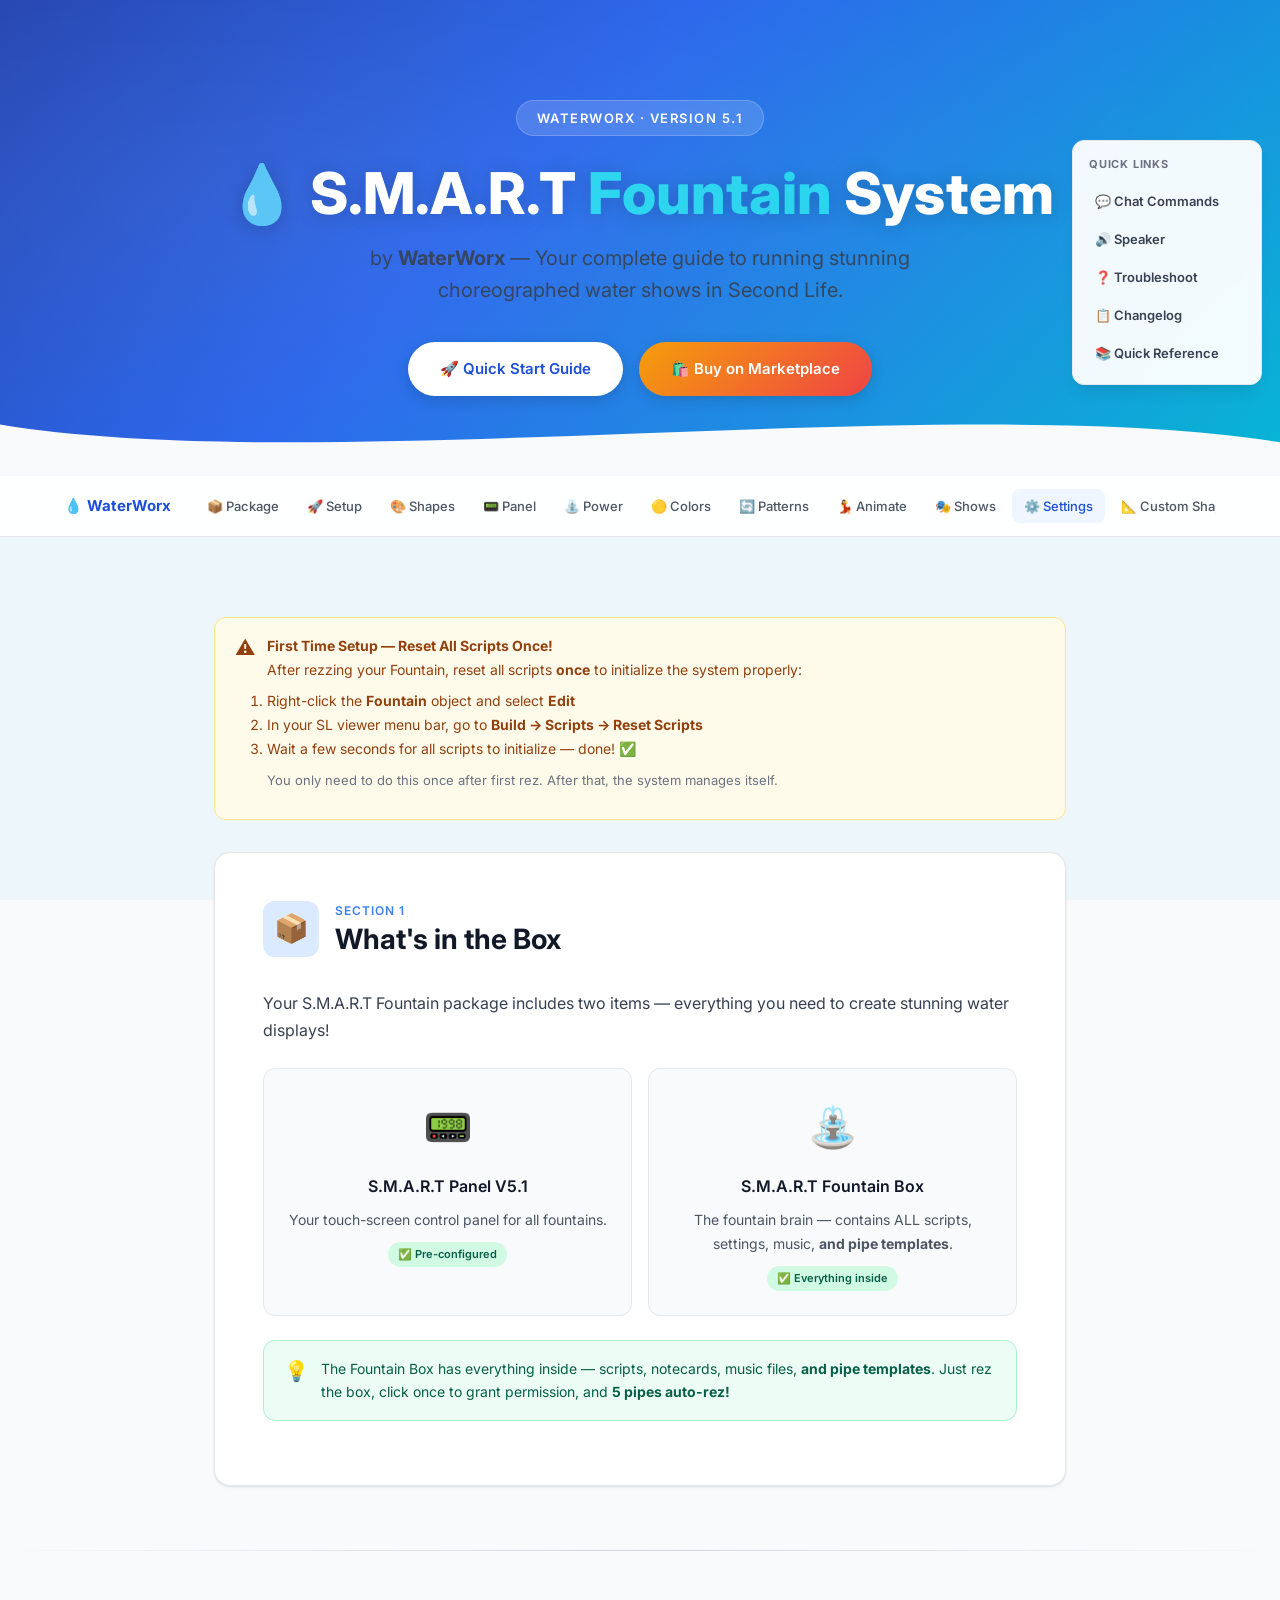
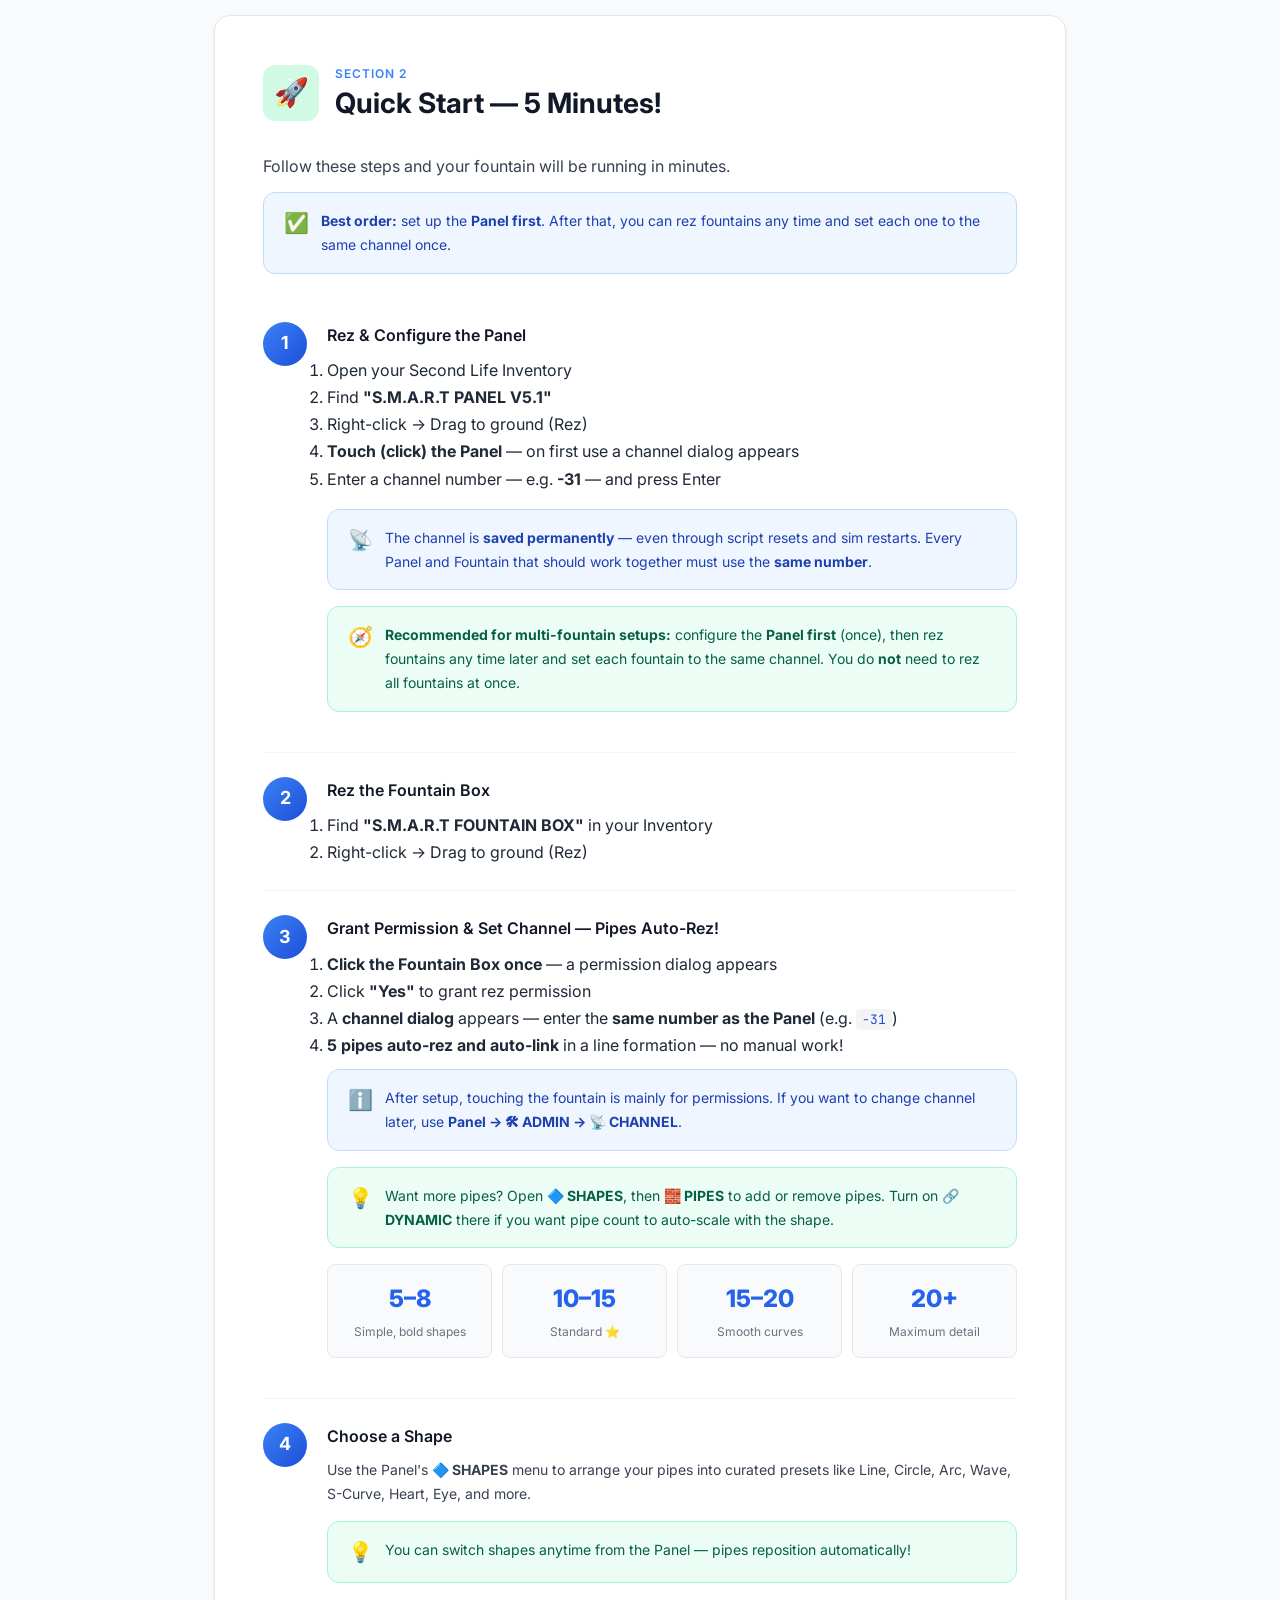
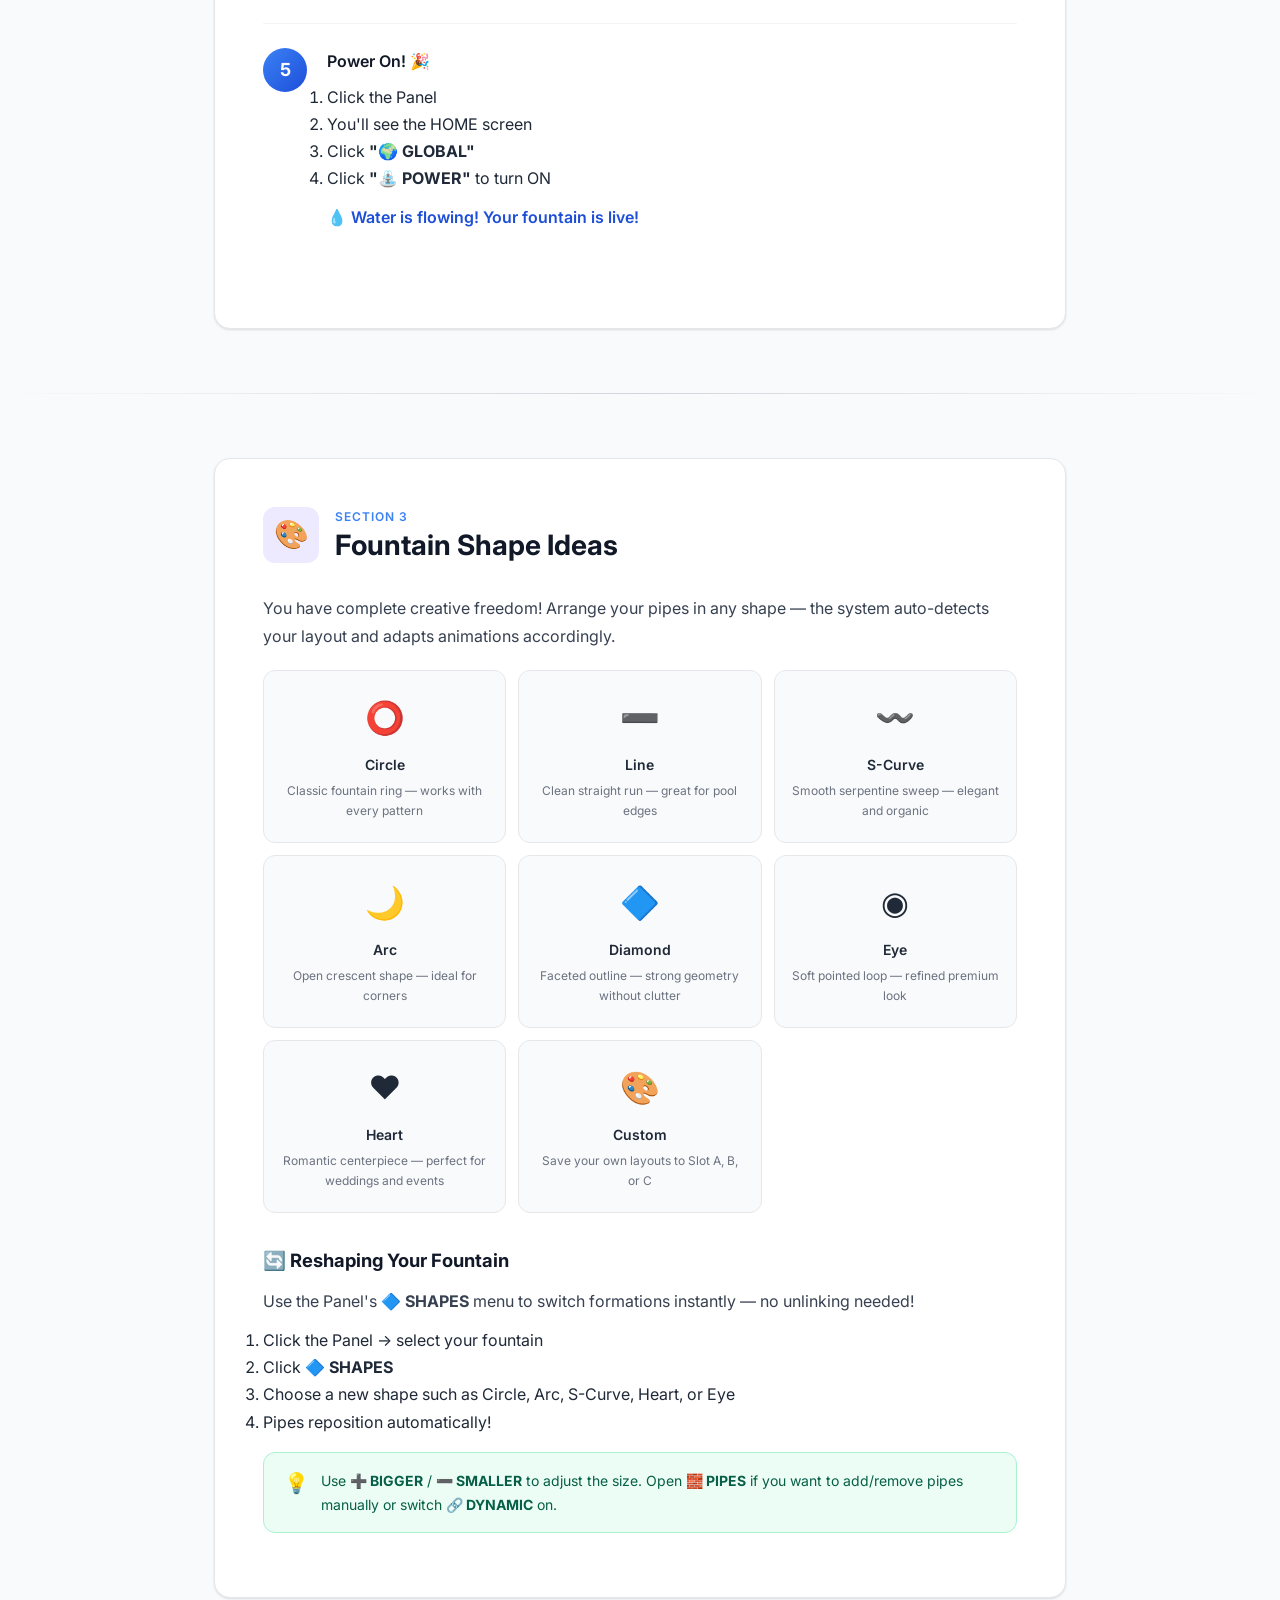
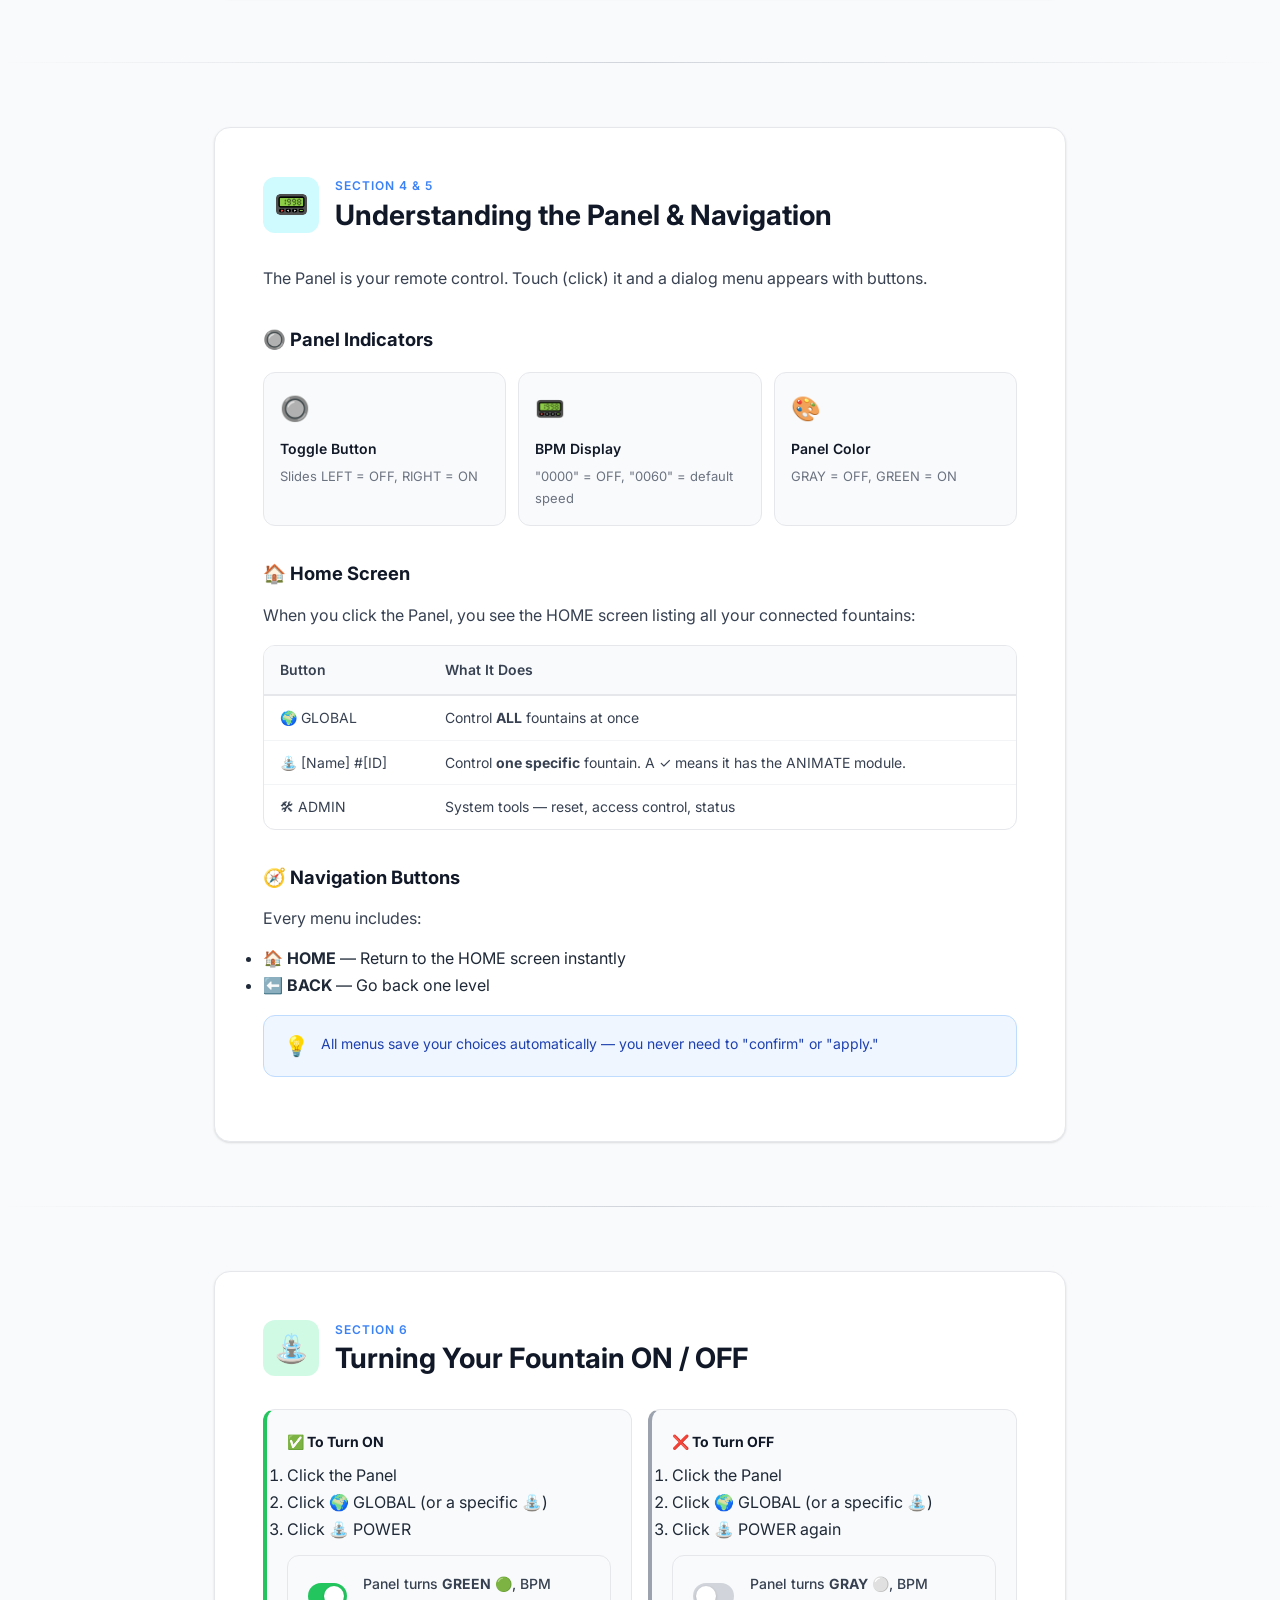
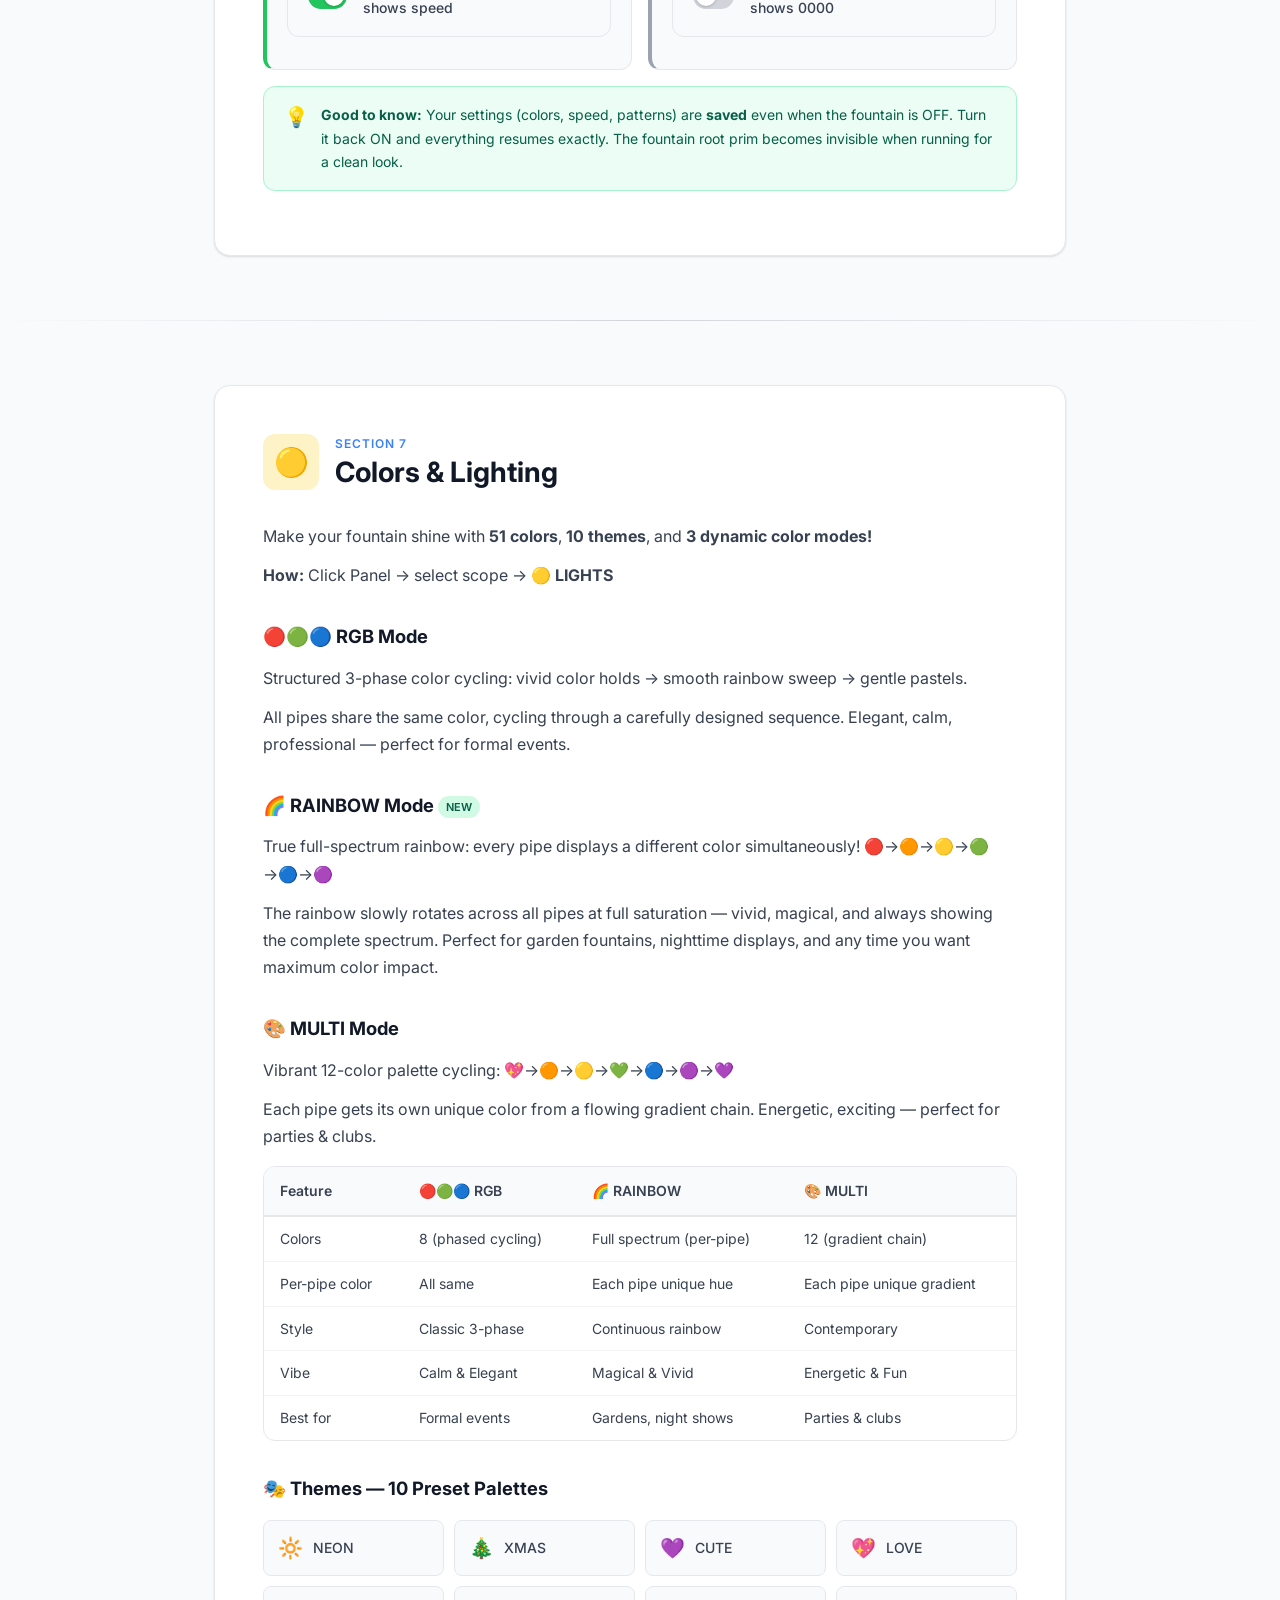
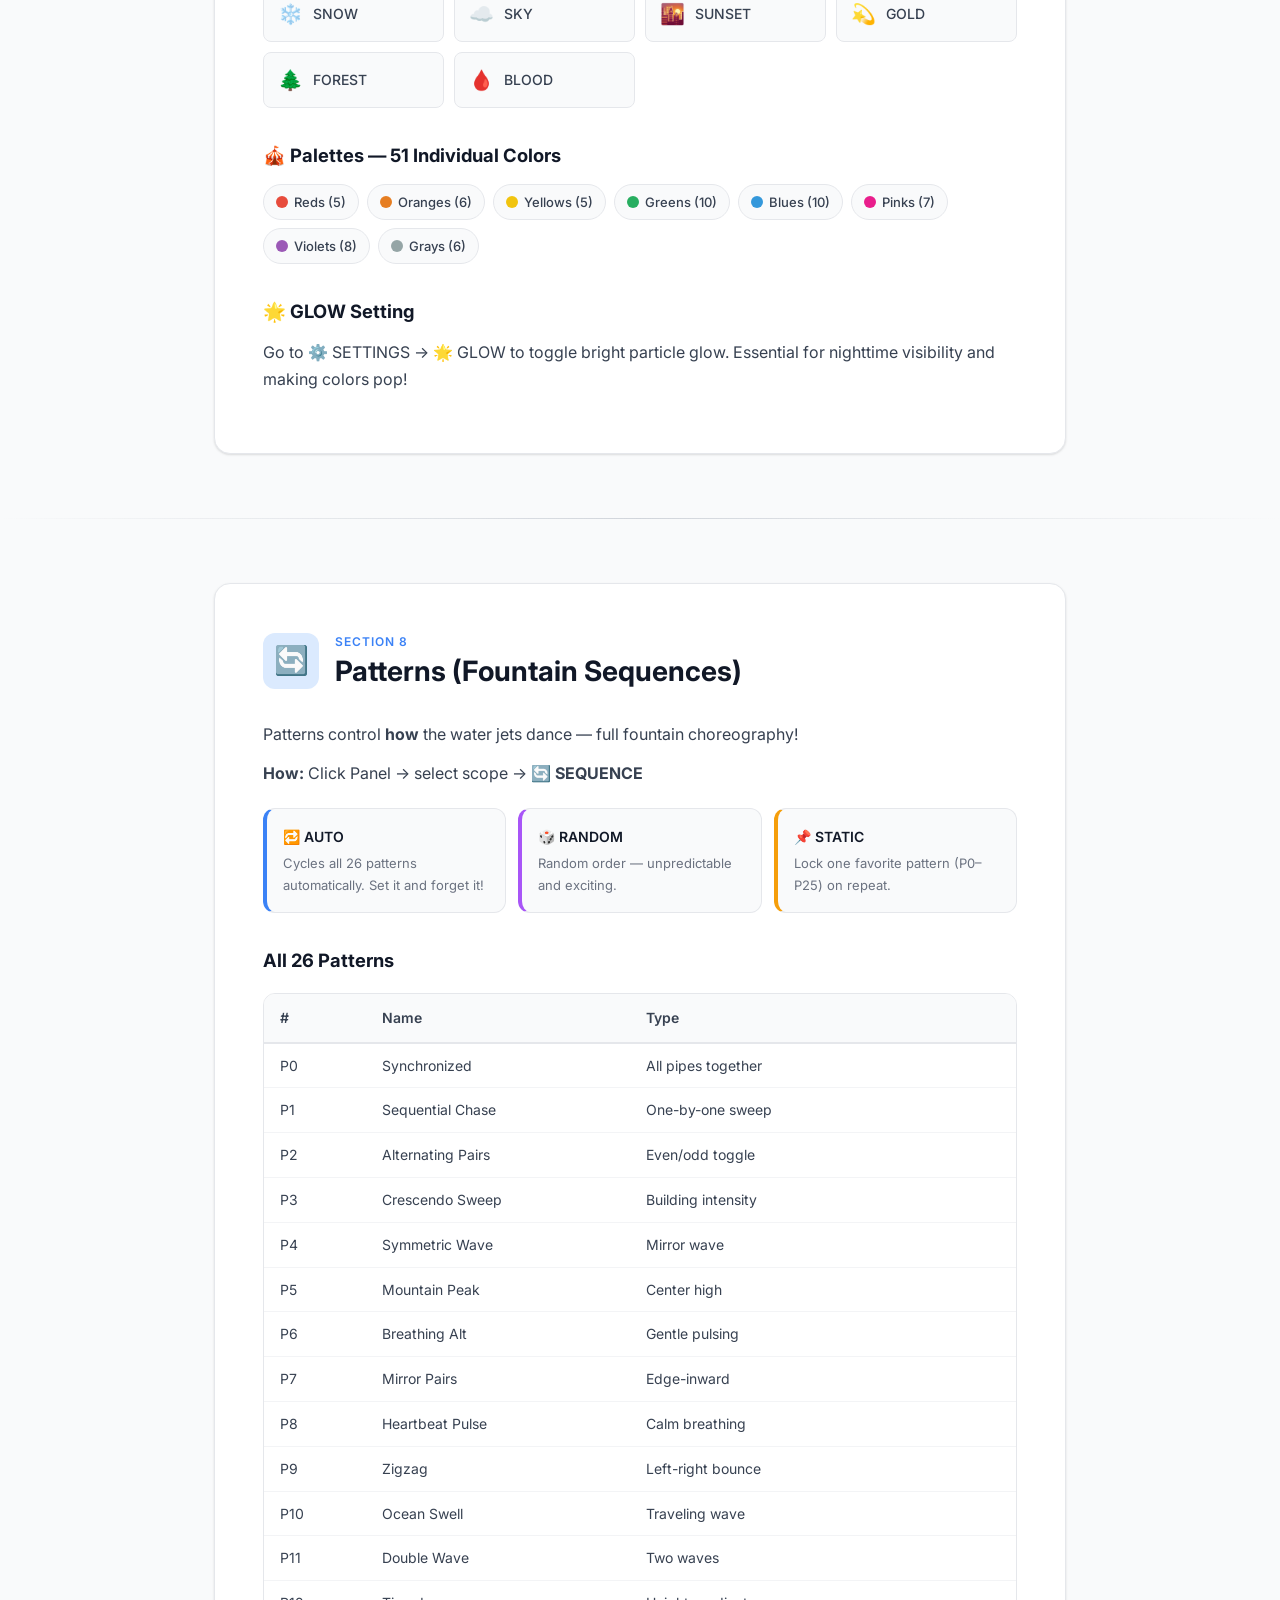
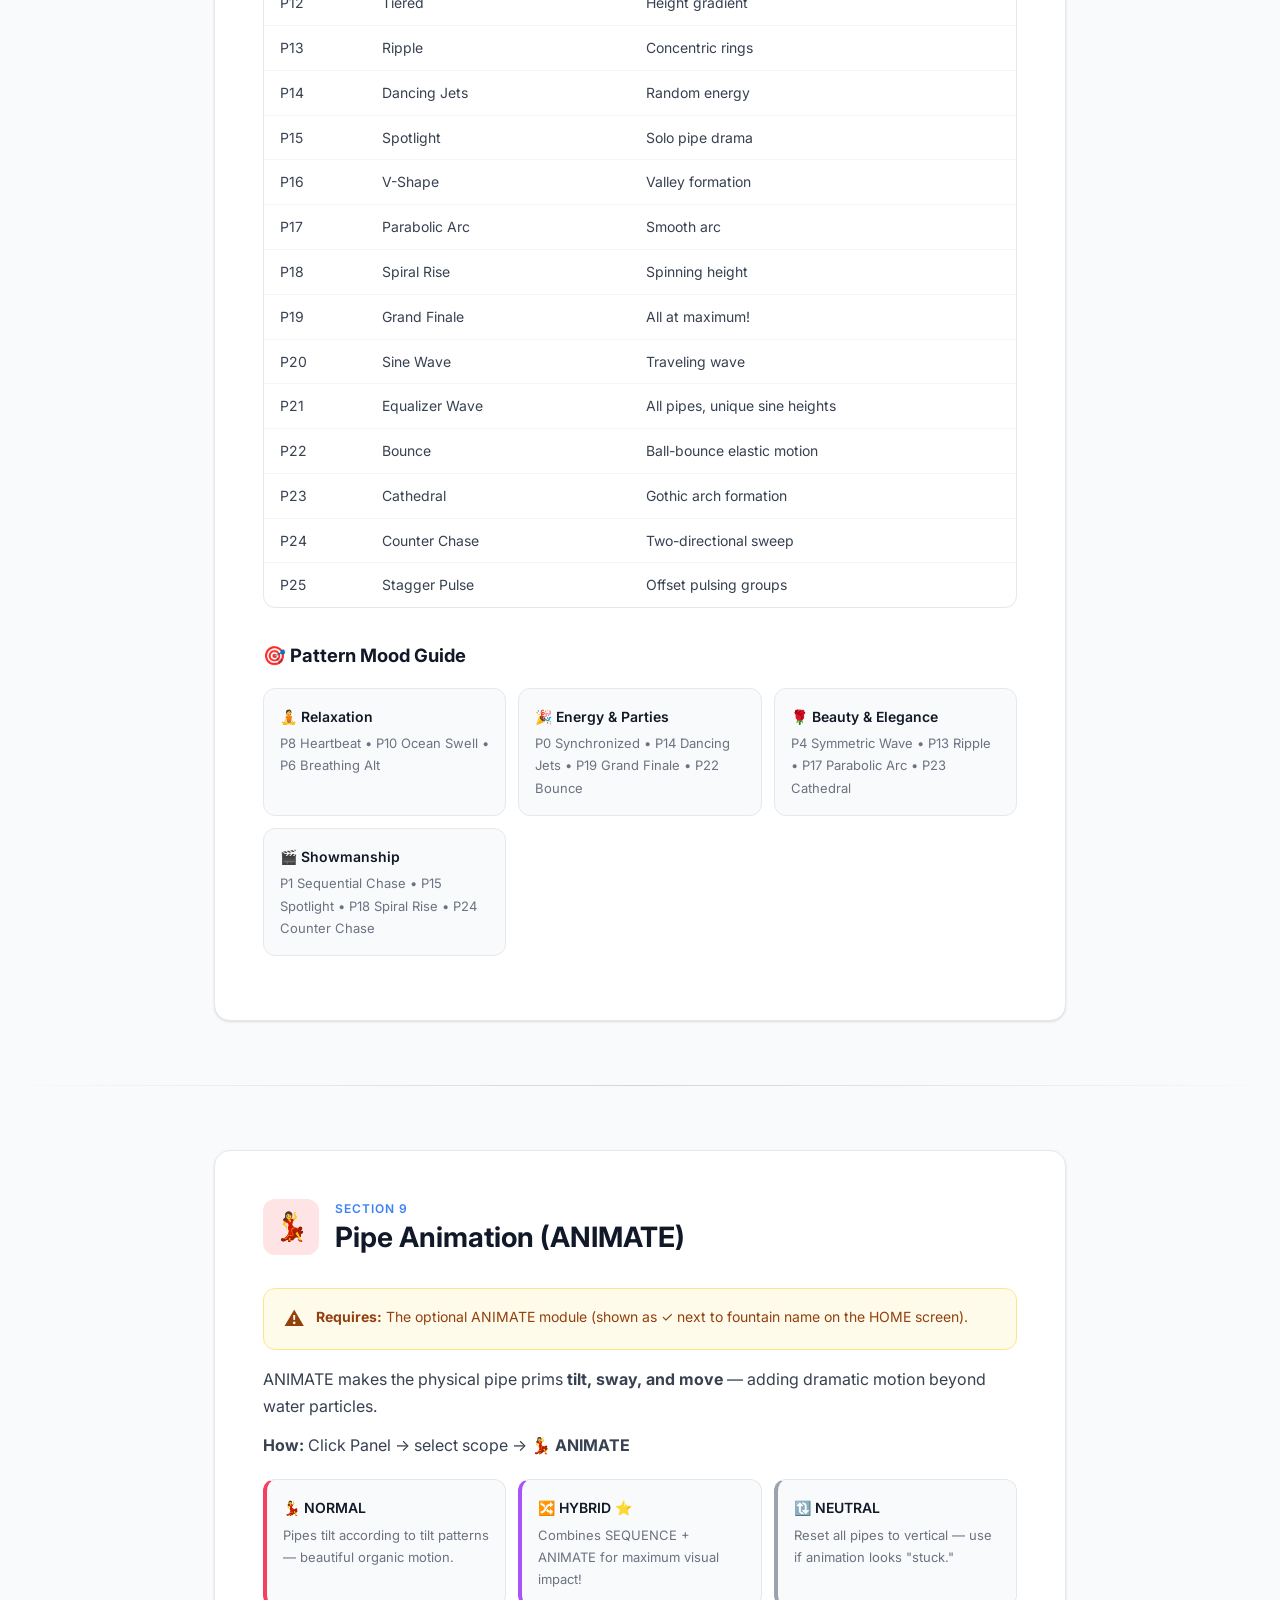
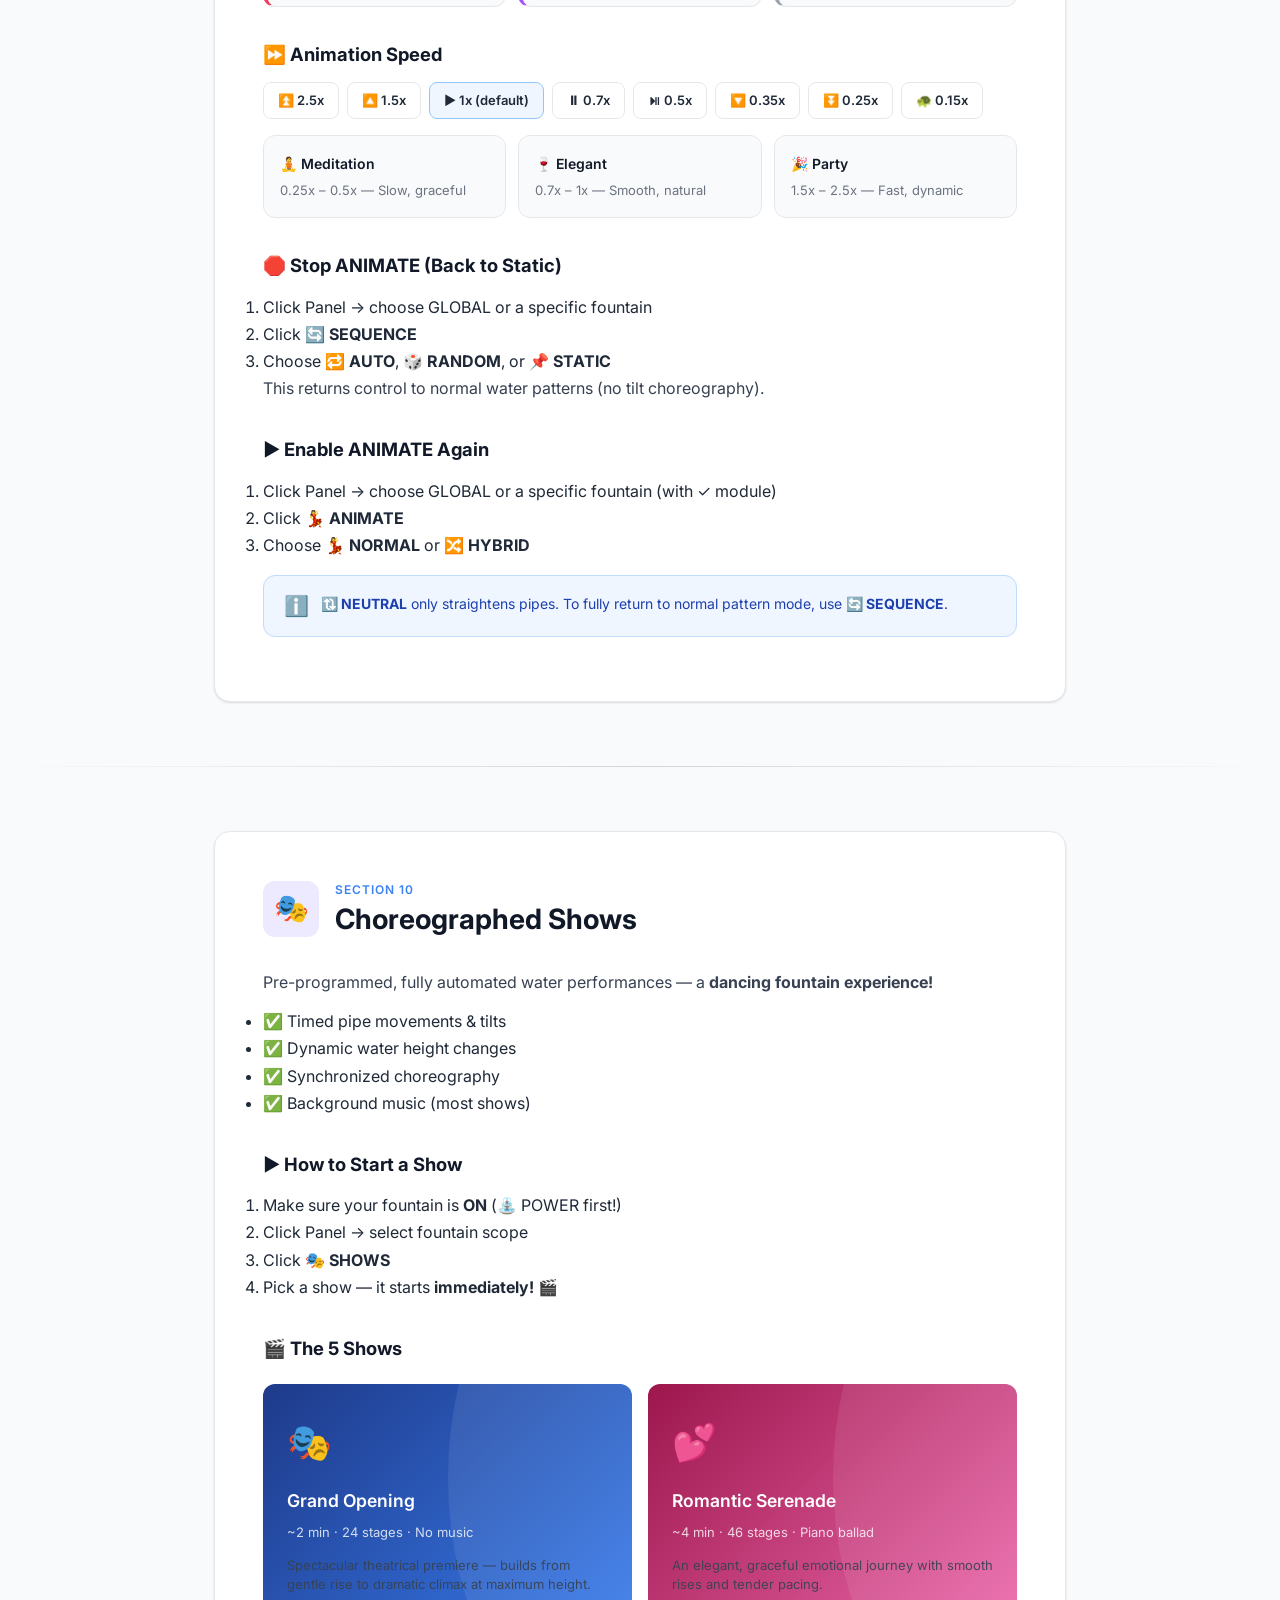
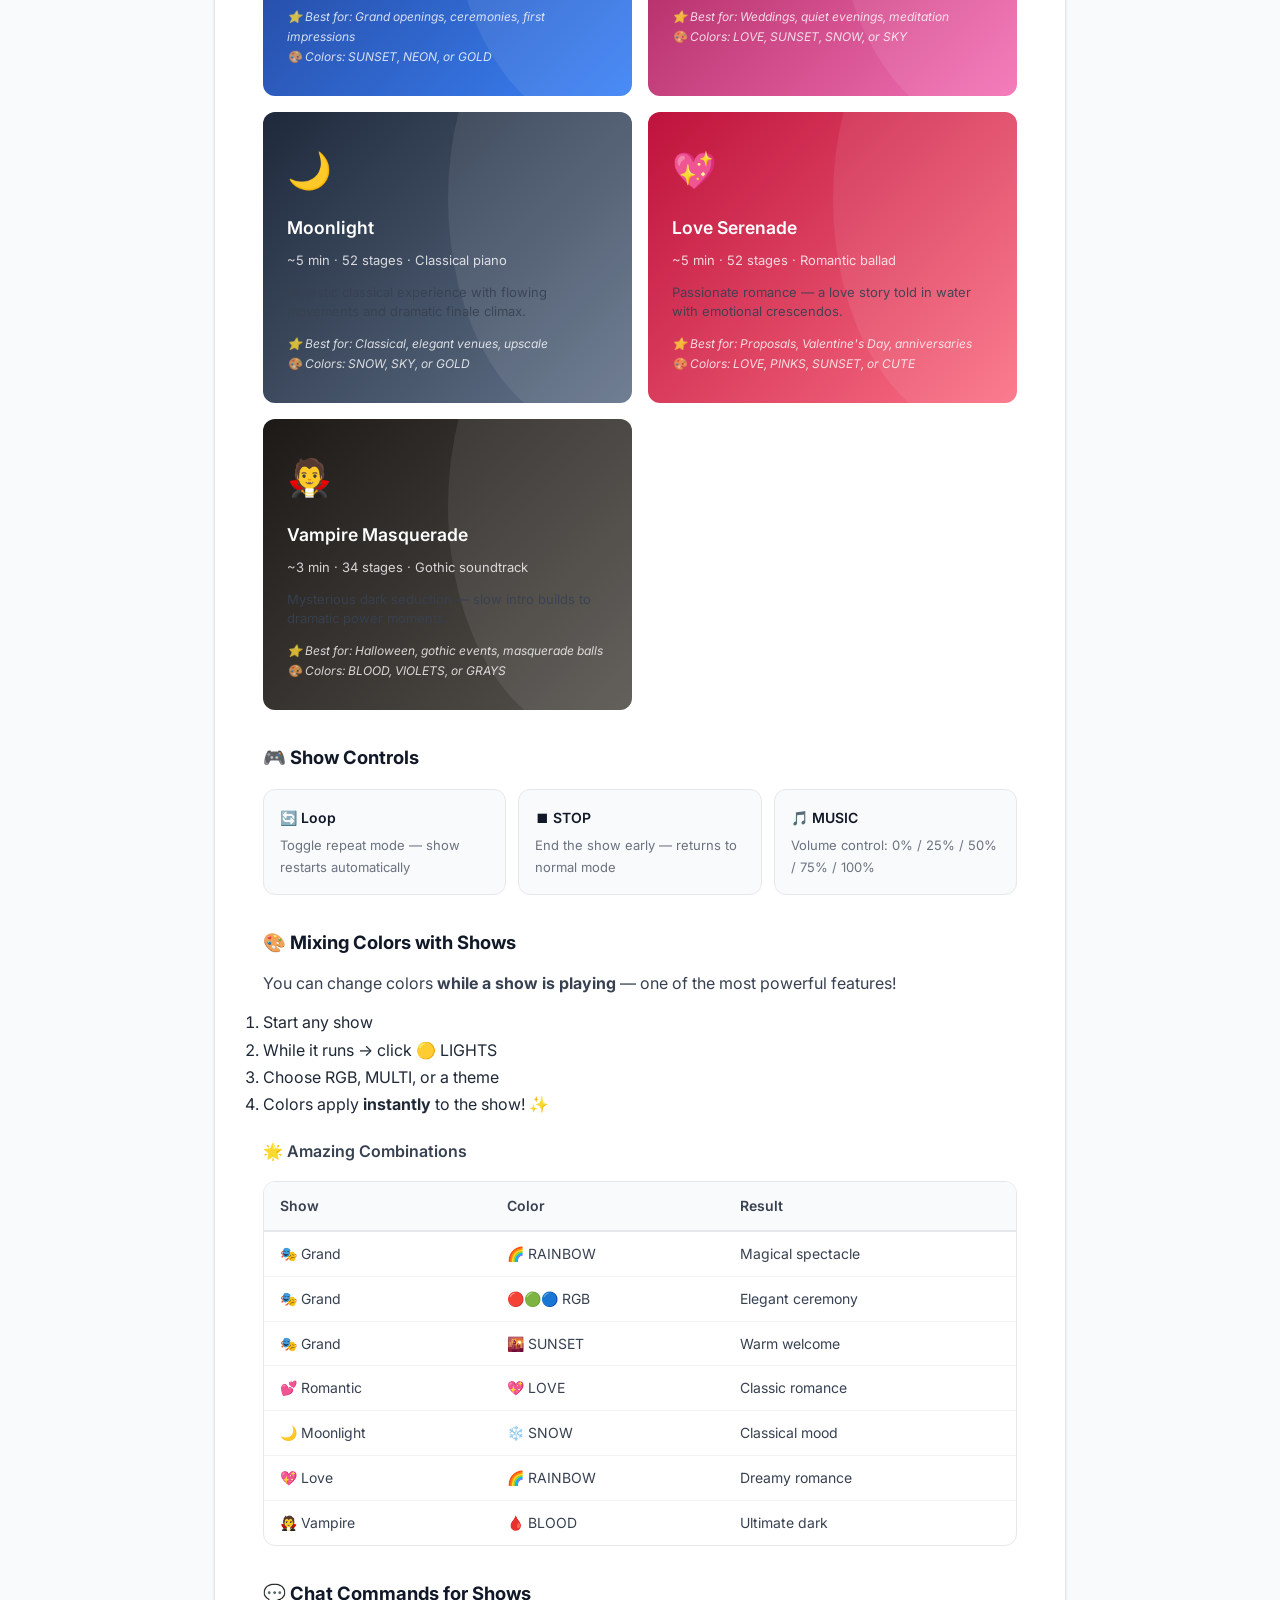
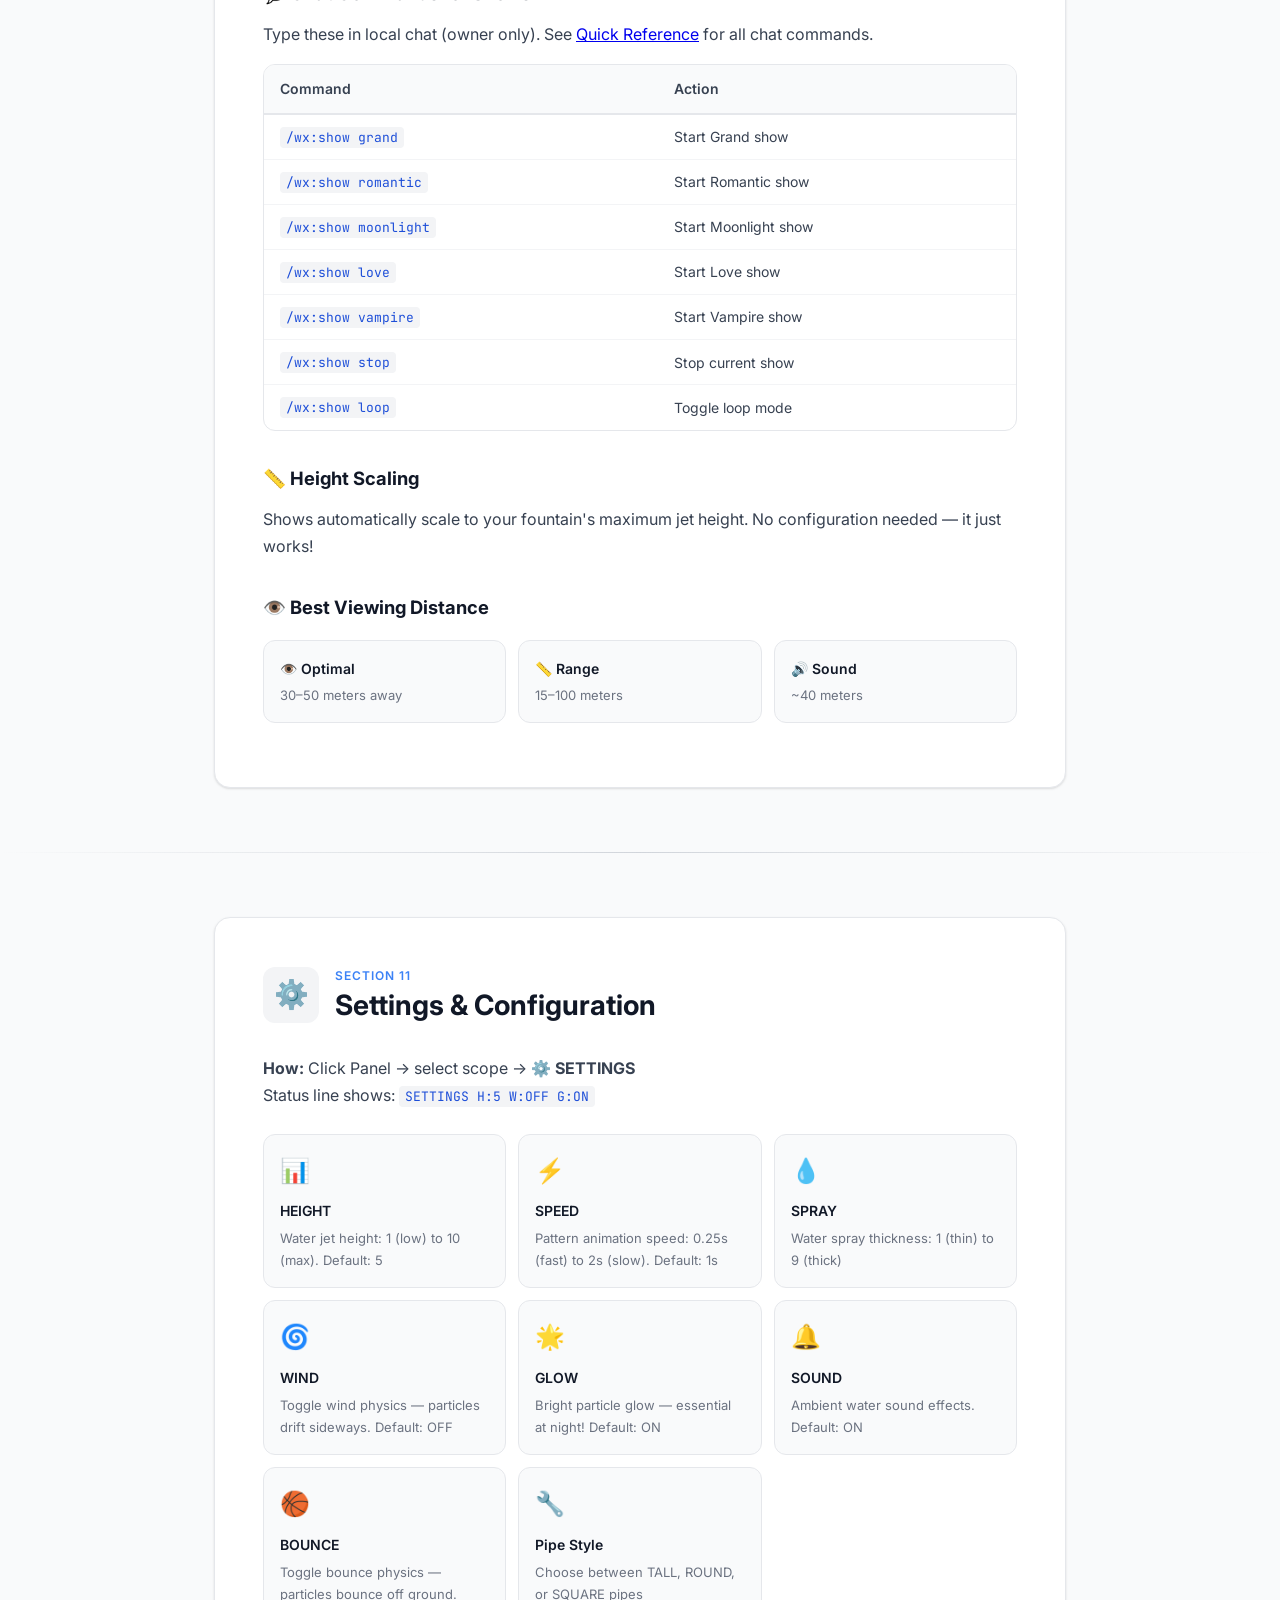
==== docs/index.html @ 07ba815e "fix: move user guide to docs/ root so Pages serves it GitHub Pages source for this repo is set to th" ====
<!DOCTYPE html>
<html lang="en">
<head>
  <meta charset="UTF-8">
  <meta name="viewport" content="width=device-width, initial-scale=1.0">
  <title>WaterWorx — S.M.A.R.T Fountain System V5.1 User Guide</title>
  <meta name="description" content="Complete user guide for the WaterWorx S.M.A.R.T Fountain System V5.1 for Second Life. Setup, controls, shows, multi-fountain management and more.">
  <link rel="preconnect" href="https://fonts.googleapis.com">
  <link rel="preconnect" href="https://fonts.gstatic.com" crossorigin>
  <link href="https://fonts.googleapis.com/css2?family=Inter:wght@300;400;500;600;700;800&family=JetBrains+Mono:wght@400;500&display=swap" rel="stylesheet">
  <style>
    /* ========== CSS Reset & Variables ========== */
    *, *::before, *::after { box-sizing: border-box; margin: 0; padding: 0; }

    :root {
      --blue-50: #eff6ff;
      --blue-100: #dbeafe;
      --blue-200: #bfdbfe;
      --blue-300: #93c5fd;
      --blue-400: #60a5fa;
      --blue-500: #3b82f6;
      --blue-600: #2563eb;
      --blue-700: #1d4ed8;
      --blue-800: #1e40af;
      --blue-900: #1e3a8a;
      --cyan-400: #22d3ee;
      --cyan-500: #06b6d4;
      --purple-500: #a855f7;
      --purple-600: #9333ea;
      --gray-50: #f9fafb;
      --gray-100: #f3f4f6;
      --gray-200: #e5e7eb;
      --gray-300: #d1d5db;
      --gray-400: #9ca3af;
      --gray-500: #6b7280;
      --gray-600: #4b5563;
      --gray-700: #374151;
      --gray-800: #1f2937;
      --gray-900: #111827;
      --green-500: #22c55e;
      --red-500: #ef4444;
      --amber-500: #f59e0b;
      --rose-500: #f43f5e;
      --radius: 12px;
      --radius-lg: 16px;
      --shadow: 0 1px 3px rgba(0,0,0,.08), 0 1px 2px rgba(0,0,0,.06);
      --shadow-md: 0 4px 6px -1px rgba(0,0,0,.08), 0 2px 4px -2px rgba(0,0,0,.06);
      --shadow-lg: 0 10px 15px -3px rgba(0,0,0,.08), 0 4px 6px -4px rgba(0,0,0,.06);
      --shadow-xl: 0 20px 25px -5px rgba(0,0,0,.1), 0 8px 10px -6px rgba(0,0,0,.08);
    }

    html { scroll-behavior: smooth; scroll-padding-top: 90px; }

    body {
      font-family: 'Inter', -apple-system, BlinkMacSystemFont, sans-serif;
      background: var(--gray-50);
      color: var(--gray-800);
      line-height: 1.7;
      font-size: 16px;
      -webkit-font-smoothing: antialiased;
    }

    /* ========== Animated Water Background ========== */
    .water-bg {
      position: fixed;
      top: 0; left: 0; right: 0; bottom: 0;
      pointer-events: none;
      z-index: -1;
      overflow: hidden;
    }
    .water-bg::before, .water-bg::after {
      content: '';
      position: absolute;
      width: 200%;
      height: 200%;
      top: -50%;
      left: -50%;
      border-radius: 40%;
      opacity: .03;
    }
    .water-bg::before {
      background: var(--blue-400);
      animation: waterFloat 25s ease-in-out infinite;
    }
    .water-bg::after {
      background: var(--cyan-400);
      animation: waterFloat 30s ease-in-out infinite reverse;
    }
    @keyframes waterFloat {
      0%, 100% { transform: translate(0, 0) rotate(0deg); }
      25% { transform: translate(2%, 3%) rotate(90deg); }
      50% { transform: translate(-1%, 5%) rotate(180deg); }
      75% { transform: translate(3%, 1%) rotate(270deg); }
    }

    /* ========== Header / Hero ========== */
    .hero {
      background: linear-gradient(135deg, var(--blue-800) 0%, var(--blue-600) 40%, var(--cyan-500) 100%);
      color: #fff;
      padding: 100px 24px 80px;
      text-align: center;
      position: relative;
      overflow: hidden;
    }
    .hero::before {
      content: '';
      position: absolute;
      top: -60%;
      left: -20%;
      width: 140%;
      height: 200%;
      background: radial-gradient(ellipse at 30% 50%, rgba(255,255,255,.08) 0%, transparent 70%);
      pointer-events: none;
    }
    .hero-badge {
      display: inline-block;
      background: rgba(255,255,255,.15);
      backdrop-filter: blur(8px);
      border: 1px solid rgba(255,255,255,.2);
      padding: 6px 20px;
      border-radius: 999px;
      font-size: 13px;
      font-weight: 600;
      letter-spacing: 1.5px;
      text-transform: uppercase;
      margin-bottom: 24px;
    }
    .hero h1 {
      font-size: clamp(2.2rem, 5vw, 3.6rem);
      font-weight: 800;
      line-height: 1.15;
      margin-bottom: 16px;
      text-shadow: 0 2px 20px rgba(0,0,0,.2);
    }
    .hero h1 span { color: var(--cyan-400); }
    .hero p {
      font-size: clamp(1rem, 2vw, 1.25rem);
      max-width: 640px;
      margin: 0 auto 36px;
      opacity: .9;
      line-height: 1.6;
    }
    .hero-buttons {
      display: flex;
      justify-content: center;
      flex-wrap: wrap;
      gap: 16px;
      position: relative;
      z-index: 2;
    }
    .hero-cta {
      display: inline-flex;
      align-items: center;
      gap: 8px;
      background: #fff;
      color: var(--blue-700);
      font-weight: 600;
      font-size: 15px;
      padding: 14px 32px;
      border-radius: 999px;
      text-decoration: none;
      transition: transform .2s, box-shadow .2s;
      box-shadow: 0 4px 14px rgba(0,0,0,.15);
    }
    .hero-cta:hover { transform: translateY(-2px); box-shadow: 0 8px 24px rgba(0,0,0,.2); }
    .hero-cta-buy {
      background: linear-gradient(135deg, #f59e0b, #ef4444);
      color: #fff;
    }
    .hero-cta-buy:hover {
      background: linear-gradient(135deg, #d97706, #dc2626);
    }
    .hero-wave {
      position: absolute;
      bottom: -2px;
      left: 0;
      width: 100%;
      line-height: 0;
    }
    .hero-wave svg { display: block; width: 100%; height: auto; }

    /* ========== Sticky Nav ========== */
    .sticky-nav {
      position: sticky;
      top: 0;
      background: rgba(255,255,255,.92);
      backdrop-filter: blur(12px);
      border-bottom: 1px solid var(--gray-200);
      z-index: 100;
      transition: box-shadow .3s;
    }
    .sticky-nav.scrolled { box-shadow: var(--shadow-md); }
    .nav-inner {
      max-width: 1200px;
      margin: 0 auto;
      padding: 0 24px;
      display: flex;
      align-items: center;
      height: 60px;
      gap: 24px;
    }
    .nav-logo {
      font-weight: 700;
      font-size: 15px;
      color: var(--blue-700);
      white-space: nowrap;
      flex-shrink: 0;
    }
    .nav-links {
      display: flex;
      gap: 4px;
      overflow-x: auto;
      scrollbar-width: none;
      flex: 1;
    }
    .nav-links::-webkit-scrollbar { display: none; }
    .nav-links a {
      font-size: 13px;
      font-weight: 500;
      color: var(--gray-600);
      text-decoration: none;
      white-space: nowrap;
      padding: 6px 12px;
      border-radius: 8px;
      transition: background .15s, color .15s;
    }
    .nav-links a:hover, .nav-links a.active {
      background: var(--blue-50);
      color: var(--blue-700);
    }
    .mobile-menu-btn {
      display: none;
      background: none;
      border: none;
      font-size: 24px;
      cursor: pointer;
      color: var(--gray-700);
    }
    .topnav-mobile-only { display: none; }

    /* ========== Desktop Side Links ========== */
    .side-toc {
      position: fixed;
      top: 140px;
      right: 18px;
      width: 190px;
      background: rgba(255,255,255,.95);
      backdrop-filter: blur(10px);
      border: 1px solid var(--gray-200);
      border-radius: var(--radius);
      box-shadow: var(--shadow-lg);
      padding: 12px;
      z-index: 98;
    }
    .side-toc-title {
      font-size: 11px;
      letter-spacing: .8px;
      text-transform: uppercase;
      color: var(--gray-500);
      font-weight: 700;
      margin: 2px 4px 8px;
    }
    .side-toc a {
      display: block;
      text-decoration: none;
      color: var(--gray-700);
      font-size: 13px;
      font-weight: 600;
      padding: 8px 10px;
      border-radius: 8px;
      transition: background .15s, color .15s;
    }
    .side-toc a:hover,
    .side-toc a.active {
      background: var(--blue-50);
      color: var(--blue-700);
    }

    /* ========== Content Container ========== */
    .container {
      max-width: 900px;
      margin: 0 auto;
      padding: 0 24px;
    }

    /* ========== Sections ========== */
    section {
      padding: 64px 0;
    }
    section:nth-child(even) > .container > .section-card {
      background: #fff;
    }
    .section-card {
      background: #fff;
      border-radius: var(--radius-lg);
      border: 1px solid var(--gray-200);
      padding: 48px;
      box-shadow: var(--shadow);
      transition: box-shadow .3s;
    }
    .section-card:hover { box-shadow: var(--shadow-lg); }

    .section-header {
      display: flex;
      align-items: center;
      gap: 16px;
      margin-bottom: 32px;
    }
    .section-icon {
      width: 56px;
      height: 56px;
      border-radius: var(--radius);
      display: flex;
      align-items: center;
      justify-content: center;
      font-size: 28px;
      flex-shrink: 0;
    }
    .icon-blue { background: var(--blue-100); }
    .icon-green { background: #d1fae5; }
    .icon-purple { background: #ede9fe; }
    .icon-amber { background: #fef3c7; }
    .icon-rose { background: #ffe4e6; }
    .icon-cyan { background: #cffafe; }
    .icon-gray { background: var(--gray-100); }

    .section-header h2 {
      font-size: 1.75rem;
      font-weight: 700;
      color: var(--gray-900);
      line-height: 1.3;
    }
    .section-header .section-num {
      display: block;
      font-size: 12px;
      font-weight: 600;
      color: var(--blue-500);
      text-transform: uppercase;
      letter-spacing: 1px;
    }

    h3 {
      font-size: 1.15rem;
      font-weight: 700;
      color: var(--gray-900);
      margin: 32px 0 12px;
    }
    h4 {
      font-size: 1rem;
      font-weight: 600;
      color: var(--gray-700);
      margin: 20px 0 8px;
    }
    p { margin-bottom: 12px; color: var(--gray-700); }

    /* ========== Package Cards ========== */
    .package-grid {
      display: grid;
      grid-template-columns: repeat(auto-fit, minmax(240px, 1fr));
      gap: 16px;
      margin: 24px 0;
    }
    .package-card {
      background: var(--gray-50);
      border: 1px solid var(--gray-200);
      border-radius: var(--radius);
      padding: 24px;
      text-align: center;
      transition: transform .2s, box-shadow .2s;
    }
    .package-card:hover { transform: translateY(-3px); box-shadow: var(--shadow-md); }
    .package-card .card-icon { font-size: 40px; margin-bottom: 12px; display: block; }
    .package-card h4 { margin: 0 0 8px; color: var(--gray-900); }
    .package-card p { font-size: 14px; color: var(--gray-600); margin: 0; }
    .package-card .badge {
      display: inline-block;
      background: #d1fae5;
      color: #065f46;
      font-size: 11px;
      font-weight: 600;
      padding: 3px 10px;
      border-radius: 999px;
      margin-top: 10px;
    }

    /* ========== Step Cards ========== */
    .steps { margin: 24px 0; }
    .step {
      display: flex;
      gap: 20px;
      padding: 24px 0;
      border-bottom: 1px solid var(--gray-100);
    }
    .step:last-child { border-bottom: none; }
    .step-num {
      width: 44px;
      height: 44px;
      border-radius: 50%;
      background: linear-gradient(135deg, var(--blue-500), var(--blue-700));
      color: #fff;
      font-weight: 700;
      font-size: 18px;
      display: flex;
      align-items: center;
      justify-content: center;
      flex-shrink: 0;
    }
    .step-content { flex: 1; }
    .step-content h4 { margin: 0 0 8px; font-size: 1rem; color: var(--gray-900); }
    .step-content p { margin: 0; font-size: 14px; }
    .step-content ul { margin: 8px 0 0 16px; font-size: 14px; color: var(--gray-600); }
    .step-content ul li { margin-bottom: 4px; }

    /* ========== Info / Tip / Warning Boxes ========== */
    .callout {
      border-radius: var(--radius);
      padding: 16px 20px;
      margin: 16px 0;
      font-size: 14px;
      display: flex;
      gap: 12px;
      align-items: flex-start;
    }
    .callout-icon { font-size: 20px; flex-shrink: 0; line-height: 1.4; }
    .callout-tip { background: #ecfdf5; border: 1px solid #a7f3d0; color: #065f46; }
    .callout-warn { background: #fffbeb; border: 1px solid #fde68a; color: #92400e; }
    .callout-info { background: var(--blue-50); border: 1px solid var(--blue-200); color: var(--blue-800); }

    /* ========== Tables ========== */
    .table-wrap {
      overflow-x: auto;
      margin: 16px 0;
      border-radius: var(--radius);
      border: 1px solid var(--gray-200);
    }
    table {
      width: 100%;
      border-collapse: collapse;
      font-size: 14px;
    }
    thead { background: var(--gray-50); }
    th {
      text-align: left;
      padding: 12px 16px;
      font-weight: 600;
      color: var(--gray-700);
      border-bottom: 2px solid var(--gray-200);
      white-space: nowrap;
    }
    td {
      padding: 10px 16px;
      border-bottom: 1px solid var(--gray-100);
      color: var(--gray-700);
    }
    tr:last-child td { border-bottom: none; }
    tr:hover td { background: var(--blue-50); }
    code, .mono {
      font-family: 'JetBrains Mono', monospace;
      font-size: 13px;
      background: var(--gray-100);
      padding: 2px 6px;
      border-radius: 4px;
      color: var(--blue-700);
    }

    /* ========== Feature Grid ========== */
    .feature-grid {
      display: grid;
      grid-template-columns: repeat(auto-fit, minmax(200px, 1fr));
      gap: 12px;
      margin: 16px 0;
    }
    .feature-item {
      background: var(--gray-50);
      border: 1px solid var(--gray-200);
      border-radius: var(--radius);
      padding: 16px;
      font-size: 14px;
    }
    .feature-item .fi-icon { font-size: 24px; margin-bottom: 8px; display: block; }
    .feature-item h5 { font-size: 14px; font-weight: 600; color: var(--gray-900); margin: 0 0 4px; }
    .feature-item p { font-size: 13px; color: var(--gray-500); margin: 0; }

    /* ========== Shapes Gallery ========== */
    .shapes-gallery {
      display: grid;
      grid-template-columns: repeat(auto-fit, minmax(180px, 1fr));
      gap: 12px;
      margin: 20px 0;
    }
    .shape-card {
      background: var(--gray-50);
      border: 1px solid var(--gray-200);
      border-radius: var(--radius);
      padding: 20px 16px;
      text-align: center;
      transition: transform .2s;
    }
    .shape-card:hover { transform: translateY(-2px); box-shadow: var(--shadow); }
    .shape-card .shape-icon { font-size: 32px; display: block; margin-bottom: 8px; }
    .shape-card h5 { font-size: 14px; font-weight: 600; margin: 0 0 4px; }
    .shape-card p { font-size: 12px; color: var(--gray-500); margin: 0; }

    /* ========== Show Cards ========== */
    .show-grid {
      display: grid;
      grid-template-columns: repeat(auto-fit, minmax(260px, 1fr));
      gap: 16px;
      margin: 20px 0;
    }
    .show-card {
      border-radius: var(--radius);
      padding: 28px 24px;
      color: #fff;
      position: relative;
      overflow: hidden;
      transition: transform .2s;
    }
    .show-card:hover { transform: translateY(-3px); }
    .show-card::before {
      content: '';
      position: absolute;
      top: -50%;
      right: -30%;
      width: 80%;
      height: 160%;
      border-radius: 50%;
      background: rgba(255,255,255,.08);
      pointer-events: none;
    }
    .show-grand { background: linear-gradient(135deg, #1e3a8a, #3b82f6); }
    .show-romantic { background: linear-gradient(135deg, #9d174d, #f472b6); }
    .show-moonlight { background: linear-gradient(135deg, #1e293b, #64748b); }
    .show-love { background: linear-gradient(135deg, #be123c, #fb7185); }
    .show-vampire { background: linear-gradient(135deg, #1c1917, #57534e); }
    .show-card .show-emoji { font-size: 36px; margin-bottom: 12px; display: block; }
    .show-card h4 { font-size: 1.1rem; margin: 0 0 6px; color: #fff; }
    .show-card .show-meta { font-size: 13px; opacity: .8; margin-bottom: 12px; }
    .show-card p { font-size: 13px; opacity: .9; margin: 0; line-height: 1.5; }
    .show-card .show-best {
      margin-top: 12px;
      font-size: 12px;
      opacity: .8;
      font-style: italic;
    }

    /* ========== Config Block ========== */
    .config-block {
      background: var(--gray-900);
      color: #e2e8f0;
      border-radius: var(--radius);
      padding: 24px;
      font-family: 'JetBrains Mono', monospace;
      font-size: 13px;
      line-height: 1.8;
      margin: 16px 0;
      overflow-x: auto;
    }
    .config-block .cfg-comment { color: #64748b; }
    .config-block .cfg-key { color: var(--cyan-400); }
    .config-block .cfg-val { color: #a5f3fc; }

    /* ========== Menu Tree ========== */
    .menu-tree {
      background: var(--gray-50);
      border: 1px solid var(--gray-200);
      border-radius: var(--radius);
      padding: 24px 28px;
      margin: 16px 0;
      font-family: 'JetBrains Mono', monospace;
      font-size: 13px;
      line-height: 2;
      color: var(--gray-700);
      white-space: pre;
      overflow-x: auto;
    }
    .menu-tree .mt-icon { font-family: 'Inter', sans-serif; }

    /* ========== Cheat Sheet ========== */
    .cheat-grid {
      display: grid;
      grid-template-columns: 1fr 1fr;
      gap: 8px;
      margin: 16px 0;
    }
    .cheat-item {
      display: flex;
      gap: 12px;
      align-items: center;
      padding: 10px 14px;
      background: var(--gray-50);
      border: 1px solid var(--gray-200);
      border-radius: 8px;
      font-size: 13px;
    }
    .cheat-what { font-weight: 600; color: var(--gray-800); flex: 1; }
    .cheat-how { color: var(--blue-600); font-size: 12px; font-weight: 500; text-align: right; }

    /* ========== Color Swatches ========== */
    .theme-grid {
      display: grid;
      grid-template-columns: repeat(auto-fill, minmax(160px, 1fr));
      gap: 10px;
      margin: 16px 0;
    }
    .theme-swatch {
      display: flex;
      align-items: center;
      gap: 10px;
      padding: 10px 14px;
      border-radius: 8px;
      background: var(--gray-50);
      border: 1px solid var(--gray-200);
      font-size: 14px;
    }
    .theme-swatch .ts-icon { font-size: 20px; }
    .theme-swatch span { font-weight: 500; color: var(--gray-700); }

    /* ========== Troubleshoot Accordion ========== */
    .faq-list { margin: 20px 0; }
    .faq-item {
      border: 1px solid var(--gray-200);
      border-radius: var(--radius);
      margin-bottom: 8px;
      overflow: hidden;
      background: #fff;
    }
    .faq-q {
      width: 100%;
      background: none;
      border: none;
      padding: 16px 20px;
      text-align: left;
      font-size: 15px;
      font-weight: 600;
      color: var(--gray-800);
      cursor: pointer;
      display: flex;
      align-items: center;
      gap: 12px;
      transition: background .15s;
      font-family: inherit;
    }
    .faq-q:hover { background: var(--gray-50); }
    .faq-q::after {
      content: '+';
      margin-left: auto;
      font-size: 20px;
      font-weight: 400;
      color: var(--gray-400);
      transition: transform .2s;
    }
    .faq-item.open .faq-q::after { content: '−'; }
    .faq-a {
      max-height: 0;
      overflow: hidden;
      transition: max-height .3s ease;
    }
    .faq-a-inner {
      padding: 0 20px 16px;
      font-size: 14px;
      color: var(--gray-600);
      line-height: 1.7;
    }
    .faq-a-inner ol { margin: 8px 0 0 20px; }
    .faq-a-inner ol li { margin-bottom: 4px; }
    .faq-item.open .faq-a { max-height: 500px; }

    /* ========== Footer ========== */
    .footer {
      background: var(--gray-900);
      color: var(--gray-400);
      text-align: center;
      padding: 48px 24px;
      font-size: 14px;
    }
    .footer-brand {
      font-size: 20px;
      font-weight: 700;
      color: #fff;
      margin-bottom: 8px;
    }
    .footer p { margin-bottom: 4px; color: var(--gray-400); }
    .footer-links { margin-top: 20px; display: flex; justify-content: center; gap: 24px; }
    .footer-links a { color: var(--blue-400); text-decoration: none; font-weight: 500; transition: color .15s; }
    .footer-links a:hover { color: var(--cyan-400); }

    /* ========== Scroll-to-top ========== */
    .scroll-top {
      position: fixed;
      bottom: 32px;
      right: 32px;
      width: 48px;
      height: 48px;
      border-radius: 50%;
      background: var(--blue-600);
      color: #fff;
      border: none;
      cursor: pointer;
      font-size: 20px;
      display: flex;
      align-items: center;
      justify-content: center;
      box-shadow: var(--shadow-lg);
      opacity: 0;
      transform: translateY(20px);
      transition: opacity .3s, transform .3s;
      z-index: 99;
    }
    .scroll-top.show { opacity: 1; transform: translateY(0); }
    .scroll-top:hover { background: var(--blue-700); }

    /* ========== Responsive ========== */
    @media (max-width: 768px) {
      .section-card { padding: 28px 20px; }
      .nav-links { display: none; }
      .mobile-menu-btn { display: block; }
      .nav-links.mobile-open {
        display: flex;
        flex-direction: column;
        position: absolute;
        top: 60px;
        left: 0;
        right: 0;
        background: #fff;
        padding: 16px;
        border-bottom: 1px solid var(--gray-200);
        box-shadow: var(--shadow-lg);
        gap: 4px;
      }
      .nav-links.mobile-open .topnav-mobile-only { display: block; }
      .hero { padding: 72px 20px 60px; }
      .cheat-grid { grid-template-columns: 1fr; }
      .show-grid { grid-template-columns: 1fr; }
    }

    @media (max-width: 1200px) {
      .side-toc { display: none; }
    }

    /* ========== Comparison Table ========== */
    .comparison-row {
      display: grid;
      grid-template-columns: 1fr 1fr;
      gap: 16px;
      margin: 16px 0;
    }
    .comparison-col {
      background: var(--gray-50);
      border: 1px solid var(--gray-200);
      border-radius: var(--radius);
      padding: 20px;
    }
    .comparison-col h5 {
      font-size: 14px;
      font-weight: 700;
      margin: 0 0 8px;
      color: var(--gray-900);
    }
    .comparison-col ul { margin: 0 0 0 16px; font-size: 13px; color: var(--gray-600); }
    .comparison-col ul li { margin-bottom: 4px; }

    /* ========== Pipe count guide ========== */
    .pipe-guide {
      display: grid;
      grid-template-columns: repeat(auto-fit, minmax(140px, 1fr));
      gap: 10px;
      margin: 16px 0;
    }
    .pipe-guide-item {
      text-align: center;
      padding: 14px;
      background: var(--gray-50);
      border: 1px solid var(--gray-200);
      border-radius: 8px;
    }
    .pipe-guide-item .pgi-num { font-size: 24px; font-weight: 800; color: var(--blue-600); }
    .pipe-guide-item .pgi-label { font-size: 12px; color: var(--gray-500); margin-top: 2px; }

    /* ========== Section Divider ========== */
    .section-divider {
      height: 1px;
      background: linear-gradient(90deg, transparent, var(--gray-300), transparent);
      margin: 0;
      border: none;
    }

    /* ========== Sub-section ========== */
    .sub-section {
      margin: 28px 0;
      padding-top: 20px;
      border-top: 1px solid var(--gray-100);
    }
    .sub-section:first-of-type { border-top: none; padding-top: 0; }

    /* ========== Color Palette Chips ========== */
    .palette-chips {
      display: flex;
      flex-wrap: wrap;
      gap: 8px;
      margin: 12px 0;
    }
    .palette-chip {
      display: inline-flex;
      align-items: center;
      gap: 6px;
      padding: 6px 12px;
      background: var(--gray-50);
      border: 1px solid var(--gray-200);
      border-radius: 999px;
      font-size: 13px;
      font-weight: 500;
      color: var(--gray-700);
    }
    .palette-chip .pc-dot {
      width: 12px;
      height: 12px;
      border-radius: 50%;
      flex-shrink: 0;
    }

    /* Speed badges */
    .speed-badges {
      display: flex;
      flex-wrap: wrap;
      gap: 8px;
      margin: 12px 0;
    }
    .speed-badge {
      padding: 6px 14px;
      border-radius: 8px;
      font-size: 13px;
      font-weight: 600;
      border: 1px solid var(--gray-200);
      background: #fff;
    }

    /* Toggle switch visual */
    .toggle-visual {
      display: flex;
      align-items: center;
      gap: 16px;
      padding: 16px 20px;
      background: var(--gray-50);
      border-radius: var(--radius);
      border: 1px solid var(--gray-200);
      margin: 12px 0;
    }
    .tv-track {
      width: 48px;
      height: 26px;
      border-radius: 13px;
      position: relative;
    }
    .tv-on { background: var(--green-500); }
    .tv-off { background: var(--gray-300); }
    .tv-track::after {
      content: '';
      position: absolute;
      width: 20px;
      height: 20px;
      border-radius: 50%;
      background: #fff;
      top: 3px;
      box-shadow: 0 1px 3px rgba(0,0,0,.2);
    }
    .tv-on::after { right: 3px; }
    .tv-off::after { left: 3px; }
    .tv-label { font-size: 14px; font-weight: 500; color: var(--gray-700); }
  </style>
</head>
<body>

<div class="water-bg"></div>

<!-- ==================== HERO ==================== -->
<header class="hero" id="top">
  <div class="hero-badge">WaterWorx · Version 5.1</div>
  <h1>💧 S.M.A.R.T <span>Fountain</span> System</h1>
  <p>by <strong>WaterWorx</strong> — Your complete guide to running stunning choreographed water shows in Second&nbsp;Life.</p>
  <div class="hero-buttons">
    <a href="#quickstart" class="hero-cta">🚀 Quick Start Guide</a>
    <a href="https://marketplace.secondlife.com/p/SMART-PRO-EDITION-NEXT-LEVEL-FOUNTAIN/23738894" class="hero-cta hero-cta-buy" target="_blank" rel="noopener">🛍️ Buy on Marketplace</a>
  </div>
  <div class="hero-wave">
    <svg viewBox="0 0 1440 100" preserveAspectRatio="none" xmlns="http://www.w3.org/2000/svg">
      <path fill="#f9fafb" d="M0,40 C360,100 1080,0 1440,60 L1440,100 L0,100 Z"/>
    </svg>
  </div>
</header>

<!-- ==================== STICKY NAV ==================== -->
<nav class="sticky-nav" id="stickyNav">
  <div class="nav-inner">
    <div class="nav-logo">💧 WaterWorx</div>
    <button class="mobile-menu-btn" onclick="document.querySelector('.nav-links').classList.toggle('mobile-open')" aria-label="Menu">☰</button>
    <div class="nav-links">
      <a href="#package">📦 Package</a>
      <a href="#quickstart">🚀 Setup</a>
      <a href="#shapes">🎨 Shapes</a>
      <a href="#panel">📟 Panel</a>
      <a href="#power">⛲ Power</a>
      <a href="#colors">🟡 Colors</a>
      <a href="#patterns">🔄 Patterns</a>
      <a href="#animate">💃 Animate</a>
      <a href="#shows">🎭 Shows</a>
      <a href="#settings">⚙️ Settings</a>
      <a href="#custom-shapes">📐 Custom Shapes</a>
      <a href="#multi">🌍 Multi</a>
      <a href="#chatcmd" class="topnav-mobile-only">💬 Chat</a>
      <a href="#speaker" class="topnav-mobile-only">🔊 Speaker</a>
      <a href="#admin">🛠 Admin</a>
      <a href="#reference">📋 Ref</a>
    </div>
  </div>
</nav>

<aside class="side-toc" aria-label="Quick Links">
  <div class="side-toc-title">Quick Links</div>
  <a href="#chatcmd">💬 Chat Commands</a>
  <a href="#speaker">🔊 Speaker</a>
  <a href="#troubleshoot">❓ Troubleshoot</a>
  <a href="#changelog">📋 Changelog</a>
  <a href="#reference">📚 Quick Reference</a>
</aside>

<!-- ==================== 1. PACKAGE ==================== -->
<section id="package">
  <div class="container">

    <!-- IMPORTANT: First-time reset notice -->
    <div class="callout callout-warn" style="margin-bottom:32px;">
      <span class="callout-icon">⚠️</span>
      <div>
        <strong>First Time Setup — Reset All Scripts Once!</strong><br>
        After rezzing your Fountain, reset all scripts <strong>once</strong> to initialize the system properly:<br>
        <ol style="margin:8px 0 0 0;">
          <li>Right-click the <strong>Fountain</strong> object and select <strong>Edit</strong></li>
          <li>In your SL viewer menu bar, go to <strong>Build → Scripts → Reset Scripts</strong></li>
          <li>Wait a few seconds for all scripts to initialize — done! ✅</li>
        </ol>
        <p style="margin-top:8px;font-size:13px;color:var(--gray-500);">You only need to do this once after first rez. After that, the system manages itself.</p>
      </div>
    </div>

    <div class="section-card">
      <div class="section-header">
        <div class="section-icon icon-blue">📦</div>
        <div>
          <span class="section-num">Section 1</span>
          <h2>What's in the Box</h2>
        </div>
      </div>
      <p>Your S.M.A.R.T Fountain package includes two items — everything you need to create stunning water displays!</p>
      <div class="package-grid">
        <div class="package-card">
          <span class="card-icon">📟</span>
          <h4>S.M.A.R.T Panel V5.1</h4>
          <p>Your touch-screen control panel for all fountains.</p>
          <span class="badge">✅ Pre-configured</span>
        </div>
        <div class="package-card">
          <span class="card-icon">⛲</span>
          <h4>S.M.A.R.T Fountain Box</h4>
          <p>The fountain brain — contains ALL scripts, settings, music, <strong>and pipe templates</strong>.</p>
          <span class="badge">✅ Everything inside</span>
        </div>
      </div>
      <div class="callout callout-tip">
        <span class="callout-icon">💡</span>
        <div>The Fountain Box has everything inside — scripts, notecards, music files, <strong>and pipe templates</strong>. Just rez the box, click once to grant permission, and <strong>5 pipes auto-rez!</strong></div>
      </div>
    </div>
  </div>
</section>

<hr class="section-divider">

<!-- ==================== 2. QUICK START ==================== -->
<section id="quickstart">
  <div class="container">
    <div class="section-card">
      <div class="section-header">
        <div class="section-icon icon-green">🚀</div>
        <div>
          <span class="section-num">Section 2</span>
          <h2>Quick Start — 5 Minutes!</h2>
        </div>
      </div>
      <p>Follow these steps and your fountain will be running in minutes.</p>
      <div class="callout callout-info" style="margin-top:12px;">
        <span class="callout-icon">✅</span>
        <div><strong>Best order:</strong> set up the <strong>Panel first</strong>. After that, you can rez fountains any time and set each one to the same channel once.</div>
      </div>

      <div class="steps">
        <div class="step">
          <div class="step-num">1</div>
          <div class="step-content">
            <h4>Rez &amp; Configure the Panel</h4>
            <ol>
              <li>Open your Second Life Inventory</li>
              <li>Find <strong>"S.M.A.R.T PANEL V5.1"</strong></li>
              <li>Right-click → Drag to ground (Rez)</li>
              <li><strong>Touch (click) the Panel</strong> — on first use a channel dialog appears</li>
              <li>Enter a channel number — e.g. <strong>-31</strong> — and press Enter</li>
            </ol>
            <div class="callout callout-info">
              <span class="callout-icon">📡</span>
              <div>The channel is <strong>saved permanently</strong> — even through script resets and sim restarts. Every Panel and Fountain that should work together must use the <strong>same number</strong>.</div>
            </div>
            <div class="callout callout-tip" style="margin-top:10px;">
              <span class="callout-icon">🧭</span>
              <div><strong>Recommended for multi-fountain setups:</strong> configure the <strong>Panel first</strong> (once), then rez fountains any time later and set each fountain to the same channel. You do <strong>not</strong> need to rez all fountains at once.</div>
            </div>
          </div>
        </div>

        <div class="step">
          <div class="step-num">2</div>
          <div class="step-content">
            <h4>Rez the Fountain Box</h4>
            <ol>
              <li>Find <strong>"S.M.A.R.T FOUNTAIN BOX"</strong> in your Inventory</li>
              <li>Right-click → Drag to ground (Rez)</li>
            </ol>
          </div>
        </div>

        <div class="step">
          <div class="step-num">3</div>
          <div class="step-content">
            <h4>Grant Permission &amp; Set Channel — Pipes Auto-Rez!</h4>
            <ol>
              <li><strong>Click the Fountain Box once</strong> — a permission dialog appears</li>
              <li>Click <strong>"Yes"</strong> to grant rez permission</li>
              <li>A <strong>channel dialog</strong> appears — enter the <strong>same number as the Panel</strong> (e.g. <code>-31</code>)</li>
              <li><strong>5 pipes auto-rez and auto-link</strong> in a line formation — no manual work!</li>
            </ol>
            <div class="callout callout-info" style="margin-top:10px;">
              <span class="callout-icon">ℹ️</span>
              <div>After setup, touching the fountain is mainly for permissions. If you want to change channel later, use <strong>Panel → 🛠 ADMIN → 📡 CHANNEL</strong>.</div>
            </div>
            <div class="callout callout-tip">
              <span class="callout-icon">💡</span>
              <div>Want more pipes? Open <strong>🔷 SHAPES</strong>, then <strong>🧱 PIPES</strong> to add or remove pipes. Turn on <strong>🔗 DYNAMIC</strong> there if you want pipe count to auto-scale with the shape.</div>
            </div>
            <div class="pipe-guide">
              <div class="pipe-guide-item"><div class="pgi-num">5–8</div><div class="pgi-label">Simple, bold shapes</div></div>
              <div class="pipe-guide-item"><div class="pgi-num">10–15</div><div class="pgi-label">Standard ⭐</div></div>
              <div class="pipe-guide-item"><div class="pgi-num">15–20</div><div class="pgi-label">Smooth curves</div></div>
              <div class="pipe-guide-item"><div class="pgi-num">20+</div><div class="pgi-label">Maximum detail</div></div>
            </div>
          </div>
        </div>

        <div class="step">
          <div class="step-num">4</div>
          <div class="step-content">
            <h4>Choose a Shape</h4>
            <p>Use the Panel's <strong>🔷 SHAPES</strong> menu to arrange your pipes into curated presets like Line, Circle, Arc, Wave, S-Curve, Heart, Eye, and more.</p>
            <div class="callout callout-tip">
              <span class="callout-icon">💡</span>
              <div>You can switch shapes anytime from the Panel — pipes reposition automatically!</div>
            </div>
          </div>
        </div>

        <div class="step">
          <div class="step-num">5</div>
          <div class="step-content">
            <h4>Power On! 🎉</h4>
            <ol>
              <li>Click the Panel</li>
              <li>You'll see the HOME screen</li>
              <li>Click <strong>"🌍 GLOBAL"</strong></li>
              <li>Click <strong>"⛲ POWER"</strong> to turn ON</li>
            </ol>
            <p style="font-size:16px;font-weight:600;color:var(--blue-700);margin-top:12px;">💧 Water is flowing! Your fountain is live!</p>
          </div>
        </div>
      </div>
    </div>
  </div>
</section>

<hr class="section-divider">

<!-- ==================== 3. SHAPES ==================== -->
<section id="shapes">
  <div class="container">
    <div class="section-card">
      <div class="section-header">
        <div class="section-icon icon-purple">🎨</div>
        <div>
          <span class="section-num">Section 3</span>
          <h2>Fountain Shape Ideas</h2>
        </div>
      </div>
      <p>You have complete creative freedom! Arrange your pipes in any shape — the system auto-detects your layout and adapts animations accordingly.</p>

      <div class="shapes-gallery">
        <div class="shape-card"><span class="shape-icon">⭕</span><h5>Circle</h5><p>Classic fountain ring — works with every pattern</p></div>
        <div class="shape-card"><span class="shape-icon">➖</span><h5>Line</h5><p>Clean straight run — great for pool edges</p></div>
        <div class="shape-card"><span class="shape-icon">〰️</span><h5>S-Curve</h5><p>Smooth serpentine sweep — elegant and organic</p></div>
        <div class="shape-card"><span class="shape-icon">🌙</span><h5>Arc</h5><p>Open crescent shape — ideal for corners</p></div>
        <div class="shape-card"><span class="shape-icon">🔷</span><h5>Diamond</h5><p>Faceted outline — strong geometry without clutter</p></div>
        <div class="shape-card"><span class="shape-icon">◉</span><h5>Eye</h5><p>Soft pointed loop — refined premium look</p></div>
        <div class="shape-card"><span class="shape-icon">❤️</span><h5>Heart</h5><p>Romantic centerpiece — perfect for weddings and events</p></div>
        <div class="shape-card"><span class="shape-icon">🎨</span><h5>Custom</h5><p>Save your own layouts to Slot A, B, or C</p></div>
      </div>

      <h3>🔄 Reshaping Your Fountain</h3>
      <p>Use the Panel's <strong>🔷 SHAPES</strong> menu to switch formations instantly — no unlinking needed!</p>
      <ol>
        <li>Click the Panel → select your fountain</li>
        <li>Click <strong>🔷 SHAPES</strong></li>
        <li>Choose a new shape such as Circle, Arc, S-Curve, Heart, or Eye</li>
        <li>Pipes reposition automatically!</li>
      </ol>
      <div class="callout callout-tip">
        <span class="callout-icon">💡</span>
        <div>Use <strong>➕ BIGGER</strong> / <strong>➖ SMALLER</strong> to adjust the size. Open <strong>🧱 PIPES</strong> if you want to add/remove pipes manually or switch <strong>🔗 DYNAMIC</strong> on.</div>
      </div>
    </div>
  </div>
</section>

<hr class="section-divider">

<!-- ==================== 4. PANEL ==================== -->
<section id="panel">
  <div class="container">
    <div class="section-card">
      <div class="section-header">
        <div class="section-icon icon-cyan">📟</div>
        <div>
          <span class="section-num">Section 4 & 5</span>
          <h2>Understanding the Panel & Navigation</h2>
        </div>
      </div>

      <p>The Panel is your remote control. Touch (click) it and a dialog menu appears with buttons.</p>

      <h3>🔘 Panel Indicators</h3>
      <div class="feature-grid">
        <div class="feature-item">
          <span class="fi-icon">🔘</span>
          <h5>Toggle Button</h5>
          <p>Slides LEFT = OFF, RIGHT = ON</p>
        </div>
        <div class="feature-item">
          <span class="fi-icon">📟</span>
          <h5>BPM Display</h5>
          <p>"0000" = OFF, "0060" = default speed</p>
        </div>
        <div class="feature-item">
          <span class="fi-icon">🎨</span>
          <h5>Panel Color</h5>
          <p>GRAY = OFF, GREEN = ON</p>
        </div>
      </div>

      <h3>🏠 Home Screen</h3>
      <p>When you click the Panel, you see the HOME screen listing all your connected fountains:</p>
      <div class="table-wrap">
        <table>
          <thead><tr><th>Button</th><th>What It Does</th></tr></thead>
          <tbody>
            <tr><td>🌍 GLOBAL</td><td>Control <strong>ALL</strong> fountains at once</td></tr>
            <tr><td>⛲ [Name] #[ID]</td><td>Control <strong>one specific</strong> fountain. A ✓ means it has the ANIMATE module.</td></tr>
            <tr><td>🛠 ADMIN</td><td>System tools — reset, access control, status</td></tr>
          </tbody>
        </table>
      </div>

      <h3>🧭 Navigation Buttons</h3>
      <p>Every menu includes:</p>
      <ul>
        <li><strong>🏠 HOME</strong> — Return to the HOME screen instantly</li>
        <li><strong>⬅️ BACK</strong> — Go back one level</li>
      </ul>
      <div class="callout callout-info">
        <span class="callout-icon">💡</span>
        <div>All menus save your choices automatically — you never need to "confirm" or "apply."</div>
      </div>
    </div>
  </div>
</section>

<hr class="section-divider">

<!-- ==================== 6. POWER ==================== -->
<section id="power">
  <div class="container">
    <div class="section-card">
      <div class="section-header">
        <div class="section-icon icon-green">⛲</div>
        <div>
          <span class="section-num">Section 6</span>
          <h2>Turning Your Fountain ON / OFF</h2>
        </div>
      </div>

      <div class="comparison-row">
        <div class="comparison-col" style="border-left:4px solid var(--green-500);">
          <h5>✅ To Turn ON</h5>
          <ol>
            <li>Click the Panel</li>
            <li>Click 🌍 GLOBAL (or a specific ⛲)</li>
            <li>Click ⛲ POWER</li>
          </ol>
          <div class="toggle-visual" style="margin-top:12px;">
            <div class="tv-track tv-on"></div>
            <span class="tv-label">Panel turns <strong>GREEN</strong> 🟢, BPM shows speed</span>
          </div>
        </div>
        <div class="comparison-col" style="border-left:4px solid var(--gray-400);">
          <h5>❌ To Turn OFF</h5>
          <ol>
            <li>Click the Panel</li>
            <li>Click 🌍 GLOBAL (or a specific ⛲)</li>
            <li>Click ⛲ POWER again</li>
          </ol>
          <div class="toggle-visual" style="margin-top:12px;">
            <div class="tv-track tv-off"></div>
            <span class="tv-label">Panel turns <strong>GRAY</strong> ⚪, BPM shows 0000</span>
          </div>
        </div>
      </div>

      <div class="callout callout-tip">
        <span class="callout-icon">💡</span>
        <div>
          <strong>Good to know:</strong> Your settings (colors, speed, patterns) are <strong>saved</strong> even when the fountain is OFF. Turn it back ON and everything resumes exactly. The fountain root prim becomes invisible when running for a clean look.
        </div>
      </div>
    </div>
  </div>
</section>

<hr class="section-divider">

<!-- ==================== 7. COLORS ==================== -->
<section id="colors">
  <div class="container">
    <div class="section-card">
      <div class="section-header">
        <div class="section-icon icon-amber">🟡</div>
        <div>
          <span class="section-num">Section 7</span>
          <h2>Colors & Lighting</h2>
        </div>
      </div>
      <p>Make your fountain shine with <strong>51 colors</strong>, <strong>10 themes</strong>, and <strong>3 dynamic color modes!</strong></p>
      <p><strong>How:</strong> Click Panel → select scope → 🟡 <strong>LIGHTS</strong></p>

      <h3>🔴🟢🔵 RGB Mode</h3>
      <p>Structured 3-phase color cycling: vivid color holds → smooth rainbow sweep → gentle pastels.</p>
      <p>All pipes share the same color, cycling through a carefully designed sequence. Elegant, calm, professional — perfect for formal events.</p>

      <h3>🌈 RAINBOW Mode <span style="display:inline-block;background:#d1fae5;color:#065f46;font-size:11px;font-weight:600;padding:2px 8px;border-radius:999px;vertical-align:middle;">NEW</span></h3>
      <p>True full-spectrum rainbow: every pipe displays a different color simultaneously! 🔴→🟠→🟡→🟢→🔵→🟣</p>
      <p>The rainbow slowly rotates across all pipes at full saturation — vivid, magical, and always showing the complete spectrum. Perfect for garden fountains, nighttime displays, and any time you want maximum color impact.</p>

      <h3>🎨 MULTI Mode</h3>
      <p>Vibrant 12-color palette cycling: 💖→🟠→🟡→💚→🔵→🟣→💜</p>
      <p>Each pipe gets its own unique color from a flowing gradient chain. Energetic, exciting — perfect for parties & clubs.</p>

      <div class="table-wrap">
        <table>
          <thead><tr><th>Feature</th><th>🔴🟢🔵 RGB</th><th>🌈 RAINBOW</th><th>🎨 MULTI</th></tr></thead>
          <tbody>
            <tr><td>Colors</td><td>8 (phased cycling)</td><td>Full spectrum (per-pipe)</td><td>12 (gradient chain)</td></tr>
            <tr><td>Per-pipe color</td><td>All same</td><td>Each pipe unique hue</td><td>Each pipe unique gradient</td></tr>
            <tr><td>Style</td><td>Classic 3-phase</td><td>Continuous rainbow</td><td>Contemporary</td></tr>
            <tr><td>Vibe</td><td>Calm & Elegant</td><td>Magical & Vivid</td><td>Energetic & Fun</td></tr>
            <tr><td>Best for</td><td>Formal events</td><td>Gardens, night shows</td><td>Parties & clubs</td></tr>
          </tbody>
        </table>
      </div>

      <h3>🎭 Themes — 10 Preset Palettes</h3>
      <div class="theme-grid">
        <div class="theme-swatch"><span class="ts-icon">🔆</span><span>NEON</span></div>
        <div class="theme-swatch"><span class="ts-icon">🎄</span><span>XMAS</span></div>
        <div class="theme-swatch"><span class="ts-icon">💜</span><span>CUTE</span></div>
        <div class="theme-swatch"><span class="ts-icon">💖</span><span>LOVE</span></div>
        <div class="theme-swatch"><span class="ts-icon">❄️</span><span>SNOW</span></div>
        <div class="theme-swatch"><span class="ts-icon">☁️</span><span>SKY</span></div>
        <div class="theme-swatch"><span class="ts-icon">🌇</span><span>SUNSET</span></div>
        <div class="theme-swatch"><span class="ts-icon">💫</span><span>GOLD</span></div>
        <div class="theme-swatch"><span class="ts-icon">🌲</span><span>FOREST</span></div>
        <div class="theme-swatch"><span class="ts-icon">🩸</span><span>BLOOD</span></div>
      </div>

      <h3>🎪 Palettes — 51 Individual Colors</h3>
      <div class="palette-chips">
        <div class="palette-chip"><span class="pc-dot" style="background:#e74c3c;"></span>Reds (5)</div>
        <div class="palette-chip"><span class="pc-dot" style="background:#e67e22;"></span>Oranges (6)</div>
        <div class="palette-chip"><span class="pc-dot" style="background:#f1c40f;"></span>Yellows (5)</div>
        <div class="palette-chip"><span class="pc-dot" style="background:#27ae60;"></span>Greens (10)</div>
        <div class="palette-chip"><span class="pc-dot" style="background:#3498db;"></span>Blues (10)</div>
        <div class="palette-chip"><span class="pc-dot" style="background:#e91e8c;"></span>Pinks (7)</div>
        <div class="palette-chip"><span class="pc-dot" style="background:#9b59b6;"></span>Violets (8)</div>
        <div class="palette-chip"><span class="pc-dot" style="background:#95a5a6;"></span>Grays (6)</div>
      </div>

      <h3>🌟 GLOW Setting</h3>
      <p>Go to ⚙️ SETTINGS → 🌟 GLOW to toggle bright particle glow. Essential for nighttime visibility and making colors pop!</p>
    </div>
  </div>
</section>

<hr class="section-divider">

<!-- ==================== 8. PATTERNS ==================== -->
<section id="patterns">
  <div class="container">
    <div class="section-card">
      <div class="section-header">
        <div class="section-icon icon-blue">🔄</div>
        <div>
          <span class="section-num">Section 8</span>
          <h2>Patterns (Fountain Sequences)</h2>
        </div>
      </div>
      <p>Patterns control <strong>how</strong> the water jets dance — full fountain choreography!</p>
      <p><strong>How:</strong> Click Panel → select scope → 🔄 <strong>SEQUENCE</strong></p>

      <div class="feature-grid" style="margin:20px 0;">
        <div class="feature-item" style="border-left:4px solid var(--blue-500);">
          <h5>🔁 AUTO</h5>
          <p>Cycles all 26 patterns automatically. Set it and forget it!</p>
        </div>
        <div class="feature-item" style="border-left:4px solid var(--purple-500);">
          <h5>🎲 RANDOM</h5>
          <p>Random order — unpredictable and exciting.</p>
        </div>
        <div class="feature-item" style="border-left:4px solid var(--amber-500);">
          <h5>📌 STATIC</h5>
          <p>Lock one favorite pattern (P0–P25) on repeat.</p>
        </div>
      </div>

      <h3>All 26 Patterns</h3>
      <div class="table-wrap">
        <table>
          <thead><tr><th>#</th><th>Name</th><th>Type</th></tr></thead>
          <tbody>
            <tr><td>P0</td><td>Synchronized</td><td>All pipes together</td></tr>
            <tr><td>P1</td><td>Sequential Chase</td><td>One-by-one sweep</td></tr>
            <tr><td>P2</td><td>Alternating Pairs</td><td>Even/odd toggle</td></tr>
            <tr><td>P3</td><td>Crescendo Sweep</td><td>Building intensity</td></tr>
            <tr><td>P4</td><td>Symmetric Wave</td><td>Mirror wave</td></tr>
            <tr><td>P5</td><td>Mountain Peak</td><td>Center high</td></tr>
            <tr><td>P6</td><td>Breathing Alt</td><td>Gentle pulsing</td></tr>
            <tr><td>P7</td><td>Mirror Pairs</td><td>Edge-inward</td></tr>
            <tr><td>P8</td><td>Heartbeat Pulse</td><td>Calm breathing</td></tr>
            <tr><td>P9</td><td>Zigzag</td><td>Left-right bounce</td></tr>
            <tr><td>P10</td><td>Ocean Swell</td><td>Traveling wave</td></tr>
            <tr><td>P11</td><td>Double Wave</td><td>Two waves</td></tr>
            <tr><td>P12</td><td>Tiered</td><td>Height gradient</td></tr>
            <tr><td>P13</td><td>Ripple</td><td>Concentric rings</td></tr>
            <tr><td>P14</td><td>Dancing Jets</td><td>Random energy</td></tr>
            <tr><td>P15</td><td>Spotlight</td><td>Solo pipe drama</td></tr>
            <tr><td>P16</td><td>V-Shape</td><td>Valley formation</td></tr>
            <tr><td>P17</td><td>Parabolic Arc</td><td>Smooth arc</td></tr>
            <tr><td>P18</td><td>Spiral Rise</td><td>Spinning height</td></tr>
            <tr><td>P19</td><td>Grand Finale</td><td>All at maximum!</td></tr>
            <tr><td>P20</td><td>Sine Wave</td><td>Traveling wave</td></tr>
            <tr><td>P21</td><td>Equalizer Wave</td><td>All pipes, unique sine heights</td></tr>
            <tr><td>P22</td><td>Bounce</td><td>Ball-bounce elastic motion</td></tr>
            <tr><td>P23</td><td>Cathedral</td><td>Gothic arch formation</td></tr>
            <tr><td>P24</td><td>Counter Chase</td><td>Two-directional sweep</td></tr>
            <tr><td>P25</td><td>Stagger Pulse</td><td>Offset pulsing groups</td></tr>
          </tbody>
        </table>
      </div>

      <h3>🎯 Pattern Mood Guide</h3>
      <div class="feature-grid">
        <div class="feature-item">
          <h5>🧘 Relaxation</h5>
          <p>P8 Heartbeat • P10 Ocean Swell • P6 Breathing Alt</p>
        </div>
        <div class="feature-item">
          <h5>🎉 Energy & Parties</h5>
          <p>P0 Synchronized • P14 Dancing Jets • P19 Grand Finale • P22 Bounce</p>
        </div>
        <div class="feature-item">
          <h5>🌹 Beauty & Elegance</h5>
          <p>P4 Symmetric Wave • P13 Ripple • P17 Parabolic Arc • P23 Cathedral</p>
        </div>
        <div class="feature-item">
          <h5>🎬 Showmanship</h5>
          <p>P1 Sequential Chase • P15 Spotlight • P18 Spiral Rise • P24 Counter Chase</p>
        </div>
      </div>
    </div>
  </div>
</section>

<hr class="section-divider">

<!-- ==================== 9. ANIMATE ==================== -->
<section id="animate">
  <div class="container">
    <div class="section-card">
      <div class="section-header">
        <div class="section-icon icon-rose">💃</div>
        <div>
          <span class="section-num">Section 9</span>
          <h2>Pipe Animation (ANIMATE)</h2>
        </div>
      </div>

      <div class="callout callout-warn">
        <span class="callout-icon">⚠️</span>
        <div><strong>Requires:</strong> The optional ANIMATE module (shown as ✓ next to fountain name on the HOME screen).</div>
      </div>

      <p>ANIMATE makes the physical pipe prims <strong>tilt, sway, and move</strong> — adding dramatic motion beyond water particles.</p>

      <p><strong>How:</strong> Click Panel → select scope → 💃 <strong>ANIMATE</strong></p>

      <div class="feature-grid" style="margin:20px 0;">
        <div class="feature-item" style="border-left:4px solid var(--rose-500);">
          <h5>💃 NORMAL</h5>
          <p>Pipes tilt according to tilt patterns — beautiful organic motion.</p>
        </div>
        <div class="feature-item" style="border-left:4px solid var(--purple-500);">
          <h5>🔀 HYBRID ⭐</h5>
          <p>Combines SEQUENCE + ANIMATE for maximum visual impact!</p>
        </div>
        <div class="feature-item" style="border-left:4px solid var(--gray-400);">
          <h5>🔃 NEUTRAL</h5>
          <p>Reset all pipes to vertical — use if animation looks "stuck."</p>
        </div>
      </div>

      <h3>⏩ Animation Speed</h3>
      <div class="speed-badges">
        <span class="speed-badge">⏫ 2.5x</span>
        <span class="speed-badge">🔼 1.5x</span>
        <span class="speed-badge" style="background:var(--blue-50);border-color:var(--blue-300);">▶ 1x (default)</span>
        <span class="speed-badge">⏸ 0.7x</span>
        <span class="speed-badge">⏯ 0.5x</span>
        <span class="speed-badge">🔽 0.35x</span>
        <span class="speed-badge">⏬ 0.25x</span>
        <span class="speed-badge">🐢 0.15x</span>
      </div>

      <div class="feature-grid">
        <div class="feature-item"><h5>🧘 Meditation</h5><p>0.25x – 0.5x — Slow, graceful</p></div>
        <div class="feature-item"><h5>🍷 Elegant</h5><p>0.7x – 1x — Smooth, natural</p></div>
        <div class="feature-item"><h5>🎉 Party</h5><p>1.5x – 2.5x — Fast, dynamic</p></div>
      </div>

      <h3>🛑 Stop ANIMATE (Back to Static)</h3>
      <ol>
        <li>Click Panel → choose GLOBAL or a specific fountain</li>
        <li>Click <strong>🔄 SEQUENCE</strong></li>
        <li>Choose <strong>🔁 AUTO</strong>, <strong>🎲 RANDOM</strong>, or <strong>📌 STATIC</strong></li>
      </ol>
      <p>This returns control to normal water patterns (no tilt choreography).</p>

      <h3>▶ Enable ANIMATE Again</h3>
      <ol>
        <li>Click Panel → choose GLOBAL or a specific fountain (with ✓ module)</li>
        <li>Click <strong>💃 ANIMATE</strong></li>
        <li>Choose <strong>💃 NORMAL</strong> or <strong>🔀 HYBRID</strong></li>
      </ol>
      <div class="callout callout-info">
        <span class="callout-icon">ℹ️</span>
        <div><strong>🔃 NEUTRAL</strong> only straightens pipes. To fully return to normal pattern mode, use <strong>🔄 SEQUENCE</strong>.</div>
      </div>
    </div>
  </div>
</section>

<hr class="section-divider">

<!-- ==================== 10. SHOWS ==================== -->
<section id="shows">
  <div class="container">
    <div class="section-card">
      <div class="section-header">
        <div class="section-icon icon-purple">🎭</div>
        <div>
          <span class="section-num">Section 10</span>
          <h2>Choreographed Shows</h2>
        </div>
      </div>
      <p>Pre-programmed, fully automated water performances — a <strong>dancing fountain experience!</strong></p>
      <ul>
        <li>✅ Timed pipe movements & tilts</li>
        <li>✅ Dynamic water height changes</li>
        <li>✅ Synchronized choreography</li>
        <li>✅ Background music (most shows)</li>
      </ul>

      <h3>▶️ How to Start a Show</h3>
      <ol>
        <li>Make sure your fountain is <strong>ON</strong> (⛲ POWER first!)</li>
        <li>Click Panel → select fountain scope</li>
        <li>Click 🎭 <strong>SHOWS</strong></li>
        <li>Pick a show — it starts <strong>immediately!</strong> 🎬</li>
      </ol>

      <h3>🎬 The 5 Shows</h3>
      <div class="show-grid">
        <div class="show-card show-grand">
          <span class="show-emoji">🎭</span>
          <h4>Grand Opening</h4>
          <div class="show-meta">~2 min · 24 stages · No music</div>
          <p>Spectacular theatrical premiere — builds from gentle rise to dramatic climax at maximum height.</p>
          <div class="show-best">⭐ Best for: Grand openings, ceremonies, first impressions<br>🎨 Colors: SUNSET, NEON, or GOLD</div>
        </div>
        <div class="show-card show-romantic">
          <span class="show-emoji">💕</span>
          <h4>Romantic Serenade</h4>
          <div class="show-meta">~4 min · 46 stages · Piano ballad</div>
          <p>An elegant, graceful emotional journey with smooth rises and tender pacing.</p>
          <div class="show-best">⭐ Best for: Weddings, quiet evenings, meditation<br>🎨 Colors: LOVE, SUNSET, SNOW, or SKY</div>
        </div>
        <div class="show-card show-moonlight">
          <span class="show-emoji">🌙</span>
          <h4>Moonlight</h4>
          <div class="show-meta">~5 min · 52 stages · Classical piano</div>
          <p>Majestic classical experience with flowing movements and dramatic finale climax.</p>
          <div class="show-best">⭐ Best for: Classical, elegant venues, upscale<br>🎨 Colors: SNOW, SKY, or GOLD</div>
        </div>
        <div class="show-card show-love">
          <span class="show-emoji">💖</span>
          <h4>Love Serenade</h4>
          <div class="show-meta">~5 min · 52 stages · Romantic ballad</div>
          <p>Passionate romance — a love story told in water with emotional crescendos.</p>
          <div class="show-best">⭐ Best for: Proposals, Valentine's Day, anniversaries<br>🎨 Colors: LOVE, PINKS, SUNSET, or CUTE</div>
        </div>
        <div class="show-card show-vampire">
          <span class="show-emoji">🧛</span>
          <h4>Vampire Masquerade</h4>
          <div class="show-meta">~3 min · 34 stages · Gothic soundtrack</div>
          <p>Mysterious dark seduction — slow intro builds to dramatic power moments.</p>
          <div class="show-best">⭐ Best for: Halloween, gothic events, masquerade balls<br>🎨 Colors: BLOOD, VIOLETS, or GRAYS</div>
        </div>
      </div>

      <h3>🎮 Show Controls</h3>
      <div class="feature-grid">
        <div class="feature-item"><h5>🔄 Loop</h5><p>Toggle repeat mode — show restarts automatically</p></div>
        <div class="feature-item"><h5>⏹ STOP</h5><p>End the show early — returns to normal mode</p></div>
        <div class="feature-item"><h5>🎵 MUSIC</h5><p>Volume control: 0% / 25% / 50% / 75% / 100%</p></div>
      </div>

      <h3>🎨 Mixing Colors with Shows</h3>
      <p>You can change colors <strong>while a show is playing</strong> — one of the most powerful features!</p>
      <ol>
        <li>Start any show</li>
        <li>While it runs → click 🟡 LIGHTS</li>
        <li>Choose RGB, MULTI, or a theme</li>
        <li>Colors apply <strong>instantly</strong> to the show! ✨</li>
      </ol>

      <h4>🌟 Amazing Combinations</h4>
      <div class="table-wrap">
        <table>
          <thead><tr><th>Show</th><th>Color</th><th>Result</th></tr></thead>
          <tbody>
            <tr><td>🎭 Grand</td><td>🌈 RAINBOW</td><td>Magical spectacle</td></tr>
            <tr><td>🎭 Grand</td><td>🔴🟢🔵 RGB</td><td>Elegant ceremony</td></tr>
            <tr><td>🎭 Grand</td><td>🌇 SUNSET</td><td>Warm welcome</td></tr>
            <tr><td>💕 Romantic</td><td>💖 LOVE</td><td>Classic romance</td></tr>
            <tr><td>🌙 Moonlight</td><td>❄️ SNOW</td><td>Classical mood</td></tr>
            <tr><td>💖 Love</td><td>🌈 RAINBOW</td><td>Dreamy romance</td></tr>
            <tr><td>🧛 Vampire</td><td>🩸 BLOOD</td><td>Ultimate dark</td></tr>
          </tbody>
        </table>
      </div>

      <h3>💬 Chat Commands for Shows</h3>
      <p>Type these in local chat (owner only). See <a href="#reference">Quick Reference</a> for all chat commands.</p>
      <div class="table-wrap">
        <table>
          <thead><tr><th>Command</th><th>Action</th></tr></thead>
          <tbody>
            <tr><td><code>/wx:show grand</code></td><td>Start Grand show</td></tr>
            <tr><td><code>/wx:show romantic</code></td><td>Start Romantic show</td></tr>
            <tr><td><code>/wx:show moonlight</code></td><td>Start Moonlight show</td></tr>
            <tr><td><code>/wx:show love</code></td><td>Start Love show</td></tr>
            <tr><td><code>/wx:show vampire</code></td><td>Start Vampire show</td></tr>
            <tr><td><code>/wx:show stop</code></td><td>Stop current show</td></tr>
            <tr><td><code>/wx:show loop</code></td><td>Toggle loop mode</td></tr>
          </tbody>
        </table>
      </div>

      <h3>📏 Height Scaling</h3>
      <p>Shows automatically scale to your fountain's maximum jet height. No configuration needed — it just works!</p>

      <h3>👁️ Best Viewing Distance</h3>
      <div class="feature-grid">
        <div class="feature-item"><h5>👁️ Optimal</h5><p>30–50 meters away</p></div>
        <div class="feature-item"><h5>📏 Range</h5><p>15–100 meters</p></div>
        <div class="feature-item"><h5>🔊 Sound</h5><p>~40 meters</p></div>
      </div>
    </div>
  </div>
</section>

<hr class="section-divider">

<!-- ==================== 11. SETTINGS ==================== -->
<section id="settings">
  <div class="container">
    <div class="section-card">
      <div class="section-header">
        <div class="section-icon icon-gray">⚙️</div>
        <div>
          <span class="section-num">Section 11</span>
          <h2>Settings & Configuration</h2>
        </div>
      </div>
      <p><strong>How:</strong> Click Panel → select scope → ⚙️ <strong>SETTINGS</strong><br>
      Status line shows: <code>SETTINGS H:5 W:OFF G:ON</code></p>

      <div class="feature-grid" style="grid-template-columns: repeat(auto-fit, minmax(240px, 1fr)); margin: 24px 0;">
        <div class="feature-item">
          <span class="fi-icon">📊</span>
          <h5>HEIGHT</h5>
          <p>Water jet height: 1 (low) to 10 (max). Default: 5</p>
        </div>
        <div class="feature-item">
          <span class="fi-icon">⚡</span>
          <h5>SPEED</h5>
          <p>Pattern animation speed: 0.25s (fast) to 2s (slow). Default: 1s</p>
        </div>
        <div class="feature-item">
          <span class="fi-icon">💧</span>
          <h5>SPRAY</h5>
          <p>Water spray thickness: 1 (thin) to 9 (thick)</p>
        </div>
        <div class="feature-item">
          <span class="fi-icon">🌀</span>
          <h5>WIND</h5>
          <p>Toggle wind physics — particles drift sideways. Default: OFF</p>
        </div>
        <div class="feature-item">
          <span class="fi-icon">🌟</span>
          <h5>GLOW</h5>
          <p>Bright particle glow — essential at night! Default: ON</p>
        </div>
        <div class="feature-item">
          <span class="fi-icon">🔔</span>
          <h5>SOUND</h5>
          <p>Ambient water sound effects. Default: ON</p>
        </div>
        <div class="feature-item">
          <span class="fi-icon">🏀</span>
          <h5>BOUNCE</h5>
          <p>Toggle bounce physics — particles bounce off ground. Default: OFF</p>
        </div>
        <div class="feature-item">
          <span class="fi-icon">🔧</span>
          <h5>Pipe Style</h5>
          <p>Choose between TALL, ROUND, or SQUARE pipes</p>
        </div>
      </div>

      <h3>🔷 SHAPES — Pipe Arrangements</h3>
      <div class="callout callout-info">
        <span class="callout-icon">ℹ️</span>
        <div>SHAPES is only available in <strong>per-fountain mode</strong> (not in GLOBAL).</div>
      </div>
      <p>The Shapes menu is spread across 3 pages and includes presets, size controls, pipe controls, and custom slots.</p>
      <div class="shapes-gallery" style="grid-template-columns: repeat(auto-fit, minmax(120px, 1fr));">
        <div class="shape-card"><span class="shape-icon">➖</span><h5>LINE</h5></div>
        <div class="shape-card"><span class="shape-icon">⭕</span><h5>CIRCLE</h5></div>
        <div class="shape-card"><span class="shape-icon">🌙</span><h5>ARC</h5></div>
        <div class="shape-card"><span class="shape-icon">〰️</span><h5>WAVE</h5></div>
        <div class="shape-card"><span class="shape-icon">〰️</span><h5>S-CURVE</h5></div>
        <div class="shape-card"><span class="shape-icon">🔺</span><h5>V-FORM</h5></div>
        <div class="shape-card"><span class="shape-icon">📐</span><h5>FAN</h5></div>
        <div class="shape-card"><span class="shape-icon">⬭</span><h5>OVAL</h5></div>
        <div class="shape-card"><span class="shape-icon">🔷</span><h5>DIAMOND</h5></div>
        <div class="shape-card"><span class="shape-icon">🧲</span><h5>HORSESHOE</h5></div>
        <div class="shape-card"><span class="shape-icon">💧</span><h5>TEARDROP</h5></div>
        <div class="shape-card"><span class="shape-icon">◉</span><h5>EYE</h5></div>
        <div class="shape-card"><span class="shape-icon">❤️</span><h5>HEART</h5></div>
      </div>
      <p style="font-size:14px;color:var(--gray-600);margin-top:8px;">Page 2 also includes 📏 SIZE, 🧱 PIPES, and ↩ RESTORE. Page 3 includes ❤️ HEART plus 📤 EXPORT and custom Slots A/B/C. Dynamic pipe scaling lives inside 🧱 PIPES.</p>

      <div id="custom-shapes"></div>
      <h3>📐 Custom Shape Slots — Save &amp; Load Your Own Layouts</h3>
      <p>Arrange your pipes exactly the way you want, then <strong>save that layout</strong> to one of 3 custom slots. Reload it any time in one click.</p>

      <div class="steps">
        <div class="step">
          <div class="step-num">1</div>
          <div class="step-content">
            <h4>Arrange your pipes</h4>
            <p>Use any SHAPES preset, or move pipes manually in the viewer into your custom arrangement.</p>
          </div>
        </div>
        <div class="step">
          <div class="step-num">2</div>
          <div class="step-content">
            <h4>Export to notecard</h4>
            <p>Click Panel → select fountain → <strong>🔷 SHAPES → page 3 → 📤 EXPORT</strong>.<br>The fountain outputs all pipe positions to <em>owner chat</em>. Copy that text.</p>
          </div>
        </div>
        <div class="step">
          <div class="step-num">3</div>
          <div class="step-content">
            <h4>Paste into the notecard</h4>
            <p>Edit the fountain contents → open <strong>"S.M.A.R.T CUSTOM SHAPES"</strong> notecard → paste under <code>[A]</code>, <code>[B]</code>, or <code>[C]</code> → save.</p>
          </div>
        </div>
        <div class="step">
          <div class="step-num">4</div>
          <div class="step-content">
            <h4>Load it back any time</h4>
            <p>Click Panel → fountain → <strong>🔷 SHAPES → page 3 → Ⓐ SLOT A / Ⓑ SLOT B / Ⓒ SLOT C</strong>.<br>Pipes jump to your saved positions instantly.</p>
          </div>
        </div>
      </div>

      <div class="callout callout-tip">
        <span class="callout-icon">💡</span>
        <div>All 3 slots are independent — save different layouts for different occasions, such as a romantic heart for events, a circle for everyday use, and an eye or diamond for premium displays.</div>
      </div>

      <div class="callout callout-info" style="margin-top:16px;">
        <span class="callout-icon">📐</span>
        <div>Looking for one-click presets like circle, heart, eye, or arc? They are at the top of this Settings section under <strong>🔷 SHAPES</strong> — scroll up, or go to <a href="#shapes">🌊 Shapes</a>.</div>
      </div>
<hr class="section-divider">

<!-- ==================== 12. MULTI-FOUNTAIN ==================== -->
<section id="multi">
  <div class="container">
    <div class="section-card">
      <div class="section-header">
        <div class="section-icon icon-blue">🌍</div>
        <div>
          <span class="section-num">Section 12</span>
          <h2>Managing Multiple Fountains</h2>
        </div>
      </div>
      <p>ONE Panel can control <strong>up to 8 fountains</strong> simultaneously — one of the most powerful features!</p>

      <h3>📡 How It Works</h3>
      <ul>
        <li>Fountains broadcast their presence on a radio channel automatically</li>
        <li>The Panel listens on the same channel</li>
        <li>Every <strong>5 seconds</strong>, the Panel sends a "ROLLCALL" — fountains respond with "I'm here!"</li>
        <li>Fountains that don't respond for <strong>6 seconds</strong> are automatically removed</li>
      </ul>
      <div class="callout callout-tip">
        <span class="callout-icon">📡</span>
        <div>It's all automatic! Just ensure the Panel and fountains use the <strong>same channel number</strong> (default: -31).</div>
      </div>

      <h3>🔨 Setup Steps</h3>
      <div class="steps">
        <div class="step">
          <div class="step-num">1</div>
          <div class="step-content"><h4>Build your first fountain</h4><p>Follow the Quick Start (Section 2)</p></div>
        </div>
        <div class="step">
          <div class="step-num">2</div>
          <div class="step-content"><h4>Build additional fountains</h4><p>Rez a new Fountain Box, click once to grant permission — 5 pipes auto-rez! Use the Panel's 🔷 SHAPES menu to pick a formation. Each gets a unique name automatically.</p></div>
        </div>
        <div class="step">
          <div class="step-num">3</div>
          <div class="step-content"><h4>Verify connection</h4><p>Click the Panel — HOME screen shows all fountains. That's it!</p></div>
        </div>
      </div>
      <div class="callout callout-info" style="margin-top:12px;">
        <span class="callout-icon">🧭</span>
        <div>You can keep one Panel rezzed all the time and add fountains later. A new fountain appears on the Panel after its channel matches.</div>
      </div>

      <h3>🌍 GLOBAL vs ⛲ Individual</h3>
      <div class="comparison-row">
        <div class="comparison-col" style="border-left:4px solid var(--blue-500);">
          <h5>🌍 GLOBAL — All At Once</h5>
          <ul>
            <li>Turn all ON/OFF together</li>
            <li>Same color across all</li>
            <li>Synchronized shows</li>
            <li>"One click controls everything!"</li>
          </ul>
        </div>
        <div class="comparison-col" style="border-left:4px solid var(--green-500);">
          <h5>⛲ Individual — Just One</h5>
          <ul>
            <li>Different colors per fountain</li>
            <li>Adjust one fountain's settings</li>
            <li>Access 🔷 SHAPES & 🔧 RENAME</li>
            <li>Run a show on one only</li>
          </ul>
        </div>
      </div>

      <h3>🔧 Renaming Fountains</h3>
      <ol>
        <li>Click Panel → click a ⛲ fountain</li>
        <li>Click 🔧 <strong>RENAME</strong></li>
        <li>Type a new name (up to 30 characters)</li>
        <li>Press Enter — done!</li>
      </ol>
      <p style="font-size:14px;color:var(--gray-500);">Names are truncated to 8 characters on buttons due to SL dialog limits.</p>

      <h3>📻 Using Different Channels</h3>
      <p>Create independent groups of fountains by assigning different channels:</p>
      <div class="comparison-row">
        <div class="comparison-col">
          <h5>Channel -31 (Panel A)</h5>
          <ul><li>⛲ Fountain 1</li><li>⛲ Fountain 2</li><li>⛲ Fountain 3</li></ul>
        </div>
        <div class="comparison-col">
          <h5>Channel -32 (Panel B)</h5>
          <ul><li>⛲ Fountain 4</li><li>⛲ Fountain 5</li></ul>
        </div>
      </div>
      <p><strong>To set/change a channel:</strong> Touch the object for the first time — you'll be prompted to enter a channel number. Already set? Touch the Panel, go to <strong>🛠 ADMIN → 📡 CHANNEL</strong> to change it.</p>
      <div class="callout callout-warn">
        <span class="callout-icon">⚠️</span>
        <div>Panel and its fountains <strong>must</strong> use the same channel number! The channel persists across restarts — set each object once.</div>
      </div>
    </div>
  </div>
</section>

<hr class="section-divider">

<!-- ==================== 13. CHAT COMMANDS ==================== -->
<section id="chatcmd">
  <div class="container">
    <div class="section-card">
      <div class="section-header">
        <div class="section-icon icon-blue">💬</div>
        <div>
          <span class="section-num">Section 13</span>
          <h2>Chat Commands</h2>
        </div>
      </div>
      <p>Type these in <strong>local chat</strong> (channel 0). Only the <strong>fountain owner</strong> can use them — no Panel required.</p>

      <div class="callout callout-tip">
        <span class="callout-icon">💡</span>
        <div>Chat commands work per-fountain. Each fountain in range will respond independently.</div>
      </div>

      <h3>🔄 Pattern Commands</h3>
      <p>Control which water pattern plays — lock a specific one, cycle automatically, or randomize.</p>
      <div class="table-wrap">
        <table>
          <thead><tr><th>Command</th><th>What It Does</th></tr></thead>
          <tbody>
            <tr><td><code>/wx:pattern list</code></td><td>List all 26 pattern names (P0–P25) in chat</td></tr>
            <tr><td><code>/wx:pattern 5</code></td><td>Lock to pattern #5 (STATIC mode). Use any number 0–25</td></tr>
            <tr><td><code>/wx:pattern auto</code></td><td>Resume cycling through all patterns</td></tr>
            <tr><td><code>/wx:pattern random</code></td><td>Pick a random pattern each cycle</td></tr>
          </tbody>
        </table>
      </div>
      <div class="callout callout-info" style="margin-top:12px;">
        <span class="callout-icon">ℹ️</span>
        <div>STATIC mode stays on one pattern until you switch back to <code>auto</code> or <code>random</code>.</div>
      </div>

      <h3>🎭 Show Commands</h3>
      <p>Launch choreographed shows (requires the Animate Module).</p>
      <div class="table-wrap">
        <table>
          <thead><tr><th>Command</th><th>What It Does</th></tr></thead>
          <tbody>
            <tr><td><code>/wx:show grand</code></td><td>Start the Grand show</td></tr>
            <tr><td><code>/wx:show romantic</code></td><td>Start the Romantic show</td></tr>
            <tr><td><code>/wx:show moonlight</code></td><td>Start the Moonlight show</td></tr>
            <tr><td><code>/wx:show love</code></td><td>Start the Love show</td></tr>
            <tr><td><code>/wx:show vampire</code></td><td>Start the Vampire show</td></tr>
            <tr><td><code>/wx:show stop</code></td><td>Stop the current show</td></tr>
            <tr><td><code>/wx:show loop</code></td><td>Toggle show loop mode on/off</td></tr>
          </tbody>
        </table>
      </div>

      <h3>🔧 Utility Commands</h3>
      <div class="table-wrap">
        <table>
          <thead><tr><th>Command</th><th>What It Does</th></tr></thead>
          <tbody>
            <tr><td><code>/wx:straighten</code></td><td>Reset all pipes to vertical (fixes tilted pipes)</td></tr>
            <tr><td><code>/wx:debug</code></td><td>Toggle debug output for all scripts</td></tr>
            <tr><td><code>/wx:debug on</code></td><td>Force debug on (<code>off</code> to disable)</td></tr>
            <tr><td><code>/wx:debug:engine</code></td><td>Debug a single script: <code>engine</code>, <code>console</code>, <code>animate</code>, <code>show</code>, <code>particle</code></td></tr>
            <tr><td><code>/wx:memory</code></td><td>Toggle memory profiling (shows free bytes per script)</td></tr>
          </tbody>
        </table>
      </div>

      <div class="callout callout-tip" style="margin-top:16px;">
        <span class="callout-icon">💡</span>
        <div><strong>Quick examples:</strong><br>
          <code>/wx:pattern 21</code> — lock Equalizer Wave<br>
          <code>/wx:pattern list</code> — see all pattern names<br>
          <code>/wx:show grand</code> — launch Grand show<br>
          <code>/wx:pattern auto</code> — go back to cycling
        </div>
      </div>
    </div>
  </div>
</section>

<hr class="section-divider">

<!-- ==================== 14. ADMIN ==================== -->
<section id="admin">
  <div class="container">
    <div class="section-card">
      <div class="section-header">
        <div class="section-icon icon-gray">🛠</div>
        <div>
          <span class="section-num">Section 14</span>
          <h2>Admin Tools</h2>
        </div>
      </div>
      <p>Access system-level tools from HOME → 🛠 <strong>ADMIN</strong></p>

      <div class="feature-grid" style="grid-template-columns: repeat(auto-fit, minmax(200px, 1fr)); margin: 20px 0;">
        <div class="feature-item" style="border-left:4px solid var(--red-500);">
          <h5>♻️ RESET ALL</h5>
          <p>Complete system reset. Returns all fountains to defaults. Use when things seem "stuck."</p>
        </div>
        <div class="feature-item" style="border-left:4px solid var(--blue-500);">
          <h5>🔐 ACCESS</h5>
          <p>Grant nearby avatars (within 96m) permission to control your fountain.</p>
        </div>
        <div class="feature-item" style="border-left:4px solid var(--gray-400);">
          <h5>📋 STATUS</h5>
          <p>View connected fountains count and free script memory.</p>
        </div>
        <div class="feature-item" style="border-left:4px solid var(--green-500);">
          <h5>📖 GUIDE</h5>
          <p>Opens the online User Guide webpage in your browser.</p>
        </div>
        <div class="feature-item" style="border-left:4px solid var(--cyan-500);">
          <h5>📡 CH</h5>
          <p>Change the communication channel. Shows the current channel and lets you enter a new one.</p>
        </div>
      </div>

      <div class="callout callout-tip">
        <span class="callout-icon">💡</span>
        <div>By default, only the <strong>owner</strong> can use the Panel. Use ACCESS to add friends, partners, or event staff.</div>
      </div>
    </div>
  </div>
</section>

<hr class="section-divider">

<!-- ==================== SPEAKER ==================== -->
<section id="speaker">
  <div class="container">
    <div class="section-card">
      <div class="section-header">
        <div class="section-icon icon-purple">🔊</div>
        <div>
          <span class="section-num">Add-on</span>
          <h2>Speaker — Wireless Music Player</h2>
        </div>
      </div>

      <p>The <strong>S.M.A.R.T Speaker</strong> is a <strong>standalone wireless object</strong> — not linked to the Fountain or Panel. Place it anywhere in your region and it automatically plays the correct music track whenever a show starts.</p>

      <div class="callout callout-info">
        <span class="callout-icon">ℹ️</span>
        <div>Music is <strong>only played by the Speaker</strong>. The Fountain itself never plays music — it only controls the water choreography.</div>
      </div>

      <h3>⚡ How It Works</h3>
      <ul>
        <li>The Speaker listens on the <strong>same channel</strong> as your fountain</li>
        <li>When you start a show, the fountain broadcasts a show command</li>
        <li>The Speaker detects it and <strong>automatically plays the matching track</strong></li>
        <li>No manual interaction needed — it all happens passively</li>
      </ul>

      <h3>🔧 Setup (One Time)</h3>
      <div class="steps">
        <div class="step">
          <div class="step-num">1</div>
          <div class="step-content">
            <h4>Rez the Speaker</h4>
            <p>Drag it from your inventory and place it anywhere in the region.</p>
          </div>
        </div>
        <div class="step">
          <div class="step-num">2</div>
          <div class="step-content">
            <h4>Set the channel</h4>
            <p><strong>Touch the Speaker</strong>. A text-box appears asking for the channel number. Enter the <strong>same channel as your fountain</strong> (default: <code>-31</code>). The channel is saved permanently.</p>
          </div>
        </div>
        <div class="step">
          <div class="step-num">3</div>
          <div class="step-content">
            <h4>Start a Show</h4>
            <p>Click your Panel → SHOWS → pick any show. The Speaker detects it and music starts automatically! 🎵</p>
          </div>
        </div>
      </div>

      <h3>🎵 Show → Music Mapping</h3>
      <div class="table-wrap">
        <table>
          <thead><tr><th>Show</th><th>Music Track</th></tr></thead>
          <tbody>
            <tr><td>🎭 Grand Opening</td><td><em>No music</em> (water choreography only)</td></tr>
            <tr><td>💕 Romantic Serenade</td><td>Piano — Perfect</td></tr>
            <tr><td>🌙 Moonlight</td><td>Moonlight Sonata</td></tr>
            <tr><td>💖 Love Serenade</td><td>My Heart Will Go On (piano)</td></tr>
            <tr><td>🧛 Vampire Masquerade</td><td>Vampire Masquerade</td></tr>
          </tbody>
        </table>
      </div>

      <h3>🎮 Speaker Controls (touch to open menu)</h3>
      <div class="feature-grid">
        <div class="feature-item"><h5>🔊 Volume</h5><p>Adjust playback volume — 0% / 25% / 50% / 75% / 100%</p></div>
        <div class="feature-item"><h5>🔁 Loop</h5><p>Toggle whether the current track loops</p></div>
        <div class="feature-item"><h5>🔇 Mute</h5><p>Silence music without stopping the show</p></div>
        <div class="feature-item"><h5>⏹ Stop</h5><p>Stop playback immediately</p></div>
        <div class="feature-item"><h5>📡 Channel</h5><p>Change which fountain channel the Speaker listens to</p></div>
      </div>

      <h3>📦 Adding Custom Music</h3>
      <p>Drop any sound file into the Speaker prim's inventory. Name files using the convention:</p>
      <div class="config-block">
        <span class="cfg-comment"># Format: Prefix-SegmentNumber-Duration</span><br>
        <span class="cfg-val">Piano-Perfect-1-9.9</span>   <span class="cfg-comment"># Segment 1, 9.9 seconds</span><br>
        <span class="cfg-val">Piano-Perfect-2-9.9</span>   <span class="cfg-comment"># Segment 2, 9.9 seconds</span><br>
        <span class="cfg-val">Piano-Perfect-3-9.9</span>   <span class="cfg-comment"># Segment 3, 9.9 seconds ...</span>
      </div>
      <p style="font-size:14px;color:var(--gray-600);">The Speaker plays segments in order, using the segment duration for timing. Place all segments of the same track with the same prefix.</p>

      <div class="callout callout-tip">
        <span class="callout-icon">💡</span>
        <div>Position the Speaker close to your fountain for the best immersive experience. SL sound fades beyond ~40 m. Multiple Speakers can coexist using different channels.</div>
      </div>
    </div>
  </div>
</section>

<hr class="section-divider">

<!-- ==================== 14. ADVANCED CONFIG ==================== -->
<section id="config">
  <div class="container">
    <div class="section-card">
      <div class="section-header">
        <div class="section-icon icon-amber">🔧</div>
        <div>
          <span class="section-num">Section 15</span>
          <h2>Advanced Configuration</h2>
        </div>
      </div>
      <p>For power users — customize defaults by editing notecards directly.</p>

      <h3>📡 Channel Setup (First Touch)</h3>
      <p>The communication channel between the Panel and fountains is configured <strong>automatically on first touch</strong> — no notecard editing needed!</p>
      <ol>
        <li>Rez the Panel (or Fountain). <strong>Touch it for the first time.</strong></li>
        <li>A text-box dialog appears asking for a channel number.</li>
        <li>Enter any number (e.g. <strong>-31</strong>) and press Enter.</li>
        <li>The channel is <strong>saved permanently</strong> in the object even through resets and sim restarts.</li>
      </ol>
      <div class="callout callout-tip">
        <span class="callout-icon">💡</span>
        <div>Every Panel and Fountain you want to work together <strong>must use the same channel</strong>. Set each one to the same number on first touch.</div>
      </div>
      <div class="callout callout-info" style="margin-top:10px;">
        <span class="callout-icon">ℹ️</span>
        <div>For normal channel changes, use <strong>Panel → 🛠 ADMIN → 📡 CHANNEL</strong>. This is the safest method.</div>
      </div>

      <h3>📟 Panel Configuration</h3>
      <p>Notecard: <strong>"S.M.A.R.T MASTER CONFIG"</strong> (inside the Panel object)</p>
      <div class="config-block">
        <span class="cfg-comment"># People allowed to use the panel</span><br>
        <span class="cfg-key">Access</span> = <span class="cfg-val">FriendName1</span><br>
        <span class="cfg-key">Access</span> = <span class="cfg-val">FriendName2</span>
      </div>
      <div class="callout callout-info">
        <span class="callout-icon">ℹ️</span>
        <div><code>RemoteChannel</code> is no longer in this notecard — it is now saved automatically via the first-touch setup above.</div>
      </div>

      <h3>⛲ Fountain Configuration</h3>
      <p>Notecard: <strong>"S.M.A.R.T SLAVE CONFIG"</strong> (inside the Fountain Box root prim)</p>
      <div class="config-block">
        <span class="cfg-key">Throttle</span> = <span class="cfg-val">5.2</span> <span class="cfg-comment"># Default jet height (m)</span><br>
        <span class="cfg-key">Glow</span> = <span class="cfg-val">TRUE</span> <span class="cfg-comment"># Particle glow on startup</span><br>
        <span class="cfg-key">Wind</span> = <span class="cfg-val">FALSE</span> <span class="cfg-comment"># Wind physics on startup</span><br>
        <span class="cfg-key">SoundLevel</span> = <span class="cfg-val">0.15</span> <span class="cfg-comment"># 0.0 – 1.0</span><br>
        <span class="cfg-key">LightMode</span> = <span class="cfg-val">1</span> <span class="cfg-comment"># 1=STATIC 2=RGB 3=MULTI 4=THEMED 5=RAINBOW</span><br>
        <span class="cfg-key">Theme</span> = <span class="cfg-val">8</span> <span class="cfg-comment"># Theme 1-10</span><br>
        <span class="cfg-key">WaterColor</span> = <span class="cfg-val">#B0E0E6</span> <span class="cfg-comment"># Default color (hex)</span><br>
        <span class="cfg-key">DefaultShape</span> = <span class="cfg-val">CIRCLE</span> <span class="cfg-comment"># Auto arrangement on startup (NONE, LINE, CIRCLE, ARC, etc.)</span><br>
        <span class="cfg-key">DefaultShapeScale</span> = <span class="cfg-val">2.0</span> <span class="cfg-comment"># Size multiplier: 0.5 – 3.0</span>
      </div>

      <div class="callout callout-warn">
        <span class="callout-icon">⚠️</span>
        <div>After editing notecards, you must <strong>right-click the object → Reset Scripts</strong> for changes to take effect.</div>
      </div>
    </div>
  </div>
</section>

<hr class="section-divider">

<!-- ==================== 15. TROUBLESHOOTING ==================== -->
<section id="troubleshoot">
  <div class="container">
    <div class="section-card">
      <div class="section-header">
        <div class="section-icon icon-rose">❓</div>
        <div>
          <span class="section-num">Section 16</span>
          <h2>Troubleshooting</h2>
        </div>
      </div>

      <div class="callout callout-tip" style="margin-bottom: 24px;">
        <span class="callout-icon">🔧</span>
        <div><strong>Universal Fix (solves 90% of issues):</strong> Click Panel → 🛠 ADMIN → ♻️ RESET ALL. Everything returns to defaults!</div>
      </div>

      <div class="callout callout-info" style="margin-bottom: 18px;">
        <span class="callout-icon">⚡</span>
        <div><strong>Fast 30-second check:</strong> 1) Panel channel is correct (🛠 ADMIN → 📡 CHANNEL), 2) fountain channel matches, 3) fountain is ON, 4) wait one heartbeat (5 seconds).</div>
      </div>

      <h3>🧭 Quick Fix Matrix</h3>
      <div class="table-wrap">
        <table>
          <thead><tr><th>If You See This</th><th>Do This First</th></tr></thead>
          <tbody>
            <tr><td>Panel sees no fountains</td><td>Check Panel channel (🛠 ADMIN → 📡 CHANNEL), then match fountain channel and wait 5s</td></tr>
            <tr><td>POWER button does nothing</td><td>Use 🌍 GLOBAL → ⛲ POWER once, then run 🛠 ADMIN → ♻️ RESET ALL</td></tr>
            <tr><td>Shapes stop responding</td><td>Finish any pending permission/channel textbox, then retry from 🔷 SHAPES</td></tr>
            <tr><td>Pipes still tilted</td><td>Use 💃 ANIMATE → 🔃 NEUTRAL, then switch to 🔄 SEQUENCE if you want static mode</td></tr>
          </tbody>
        </table>
      </div>

      <div class="faq-list">
        <div class="faq-item">
          <button class="faq-q" onclick="this.parentElement.classList.toggle('open')">💧 Water doesn't appear</button>
          <div class="faq-a"><div class="faq-a-inner">
            <p><strong>Quick check:</strong> fountain ON, HEIGHT above 0, and correct root prim.</p>
            <ol>
              <li>Go to ⚙️ SETTINGS → 📊 HEIGHT → type <strong>5</strong></li>
              <li>Turn fountain ON via ⛲ POWER</li>
              <li>Wait 5 seconds</li>
              <li>Still not working? Unlink and re-link with Fountain Box selected <strong>last</strong>.</li>
            </ol>
          </div></div>
        </div>
        <div class="faq-item">
          <button class="faq-q" onclick="this.parentElement.classList.toggle('open')">📟 Panel doesn't respond</button>
          <div class="faq-a"><div class="faq-a-inner">
            <ol>
              <li>Right-click Panel → Edit</li>
              <li>Build menu → <strong>Reset Scripts</strong></li>
              <li>Wait 10 seconds, then click panel again</li>
            </ol>
            <p>If this was first setup, complete the channel textbox first, then touch again.</p>
          </div></div>
        </div>
        <div class="faq-item">
          <button class="faq-q" onclick="this.parentElement.classList.toggle('open')">🧩 Can I update existing setups, or must I rebuild from scratch?</button>
          <div class="faq-a"><div class="faq-a-inner">
            <p>You can update existing setups. You do <strong>not</strong> need to rebuild from scratch.</p>
            <ol>
              <li>Run your normal updater</li>
              <li>Confirm the Panel channel in <strong>🛠 ADMIN → 📡 CHANNEL</strong></li>
              <li>Ensure each existing fountain has the same channel</li>
              <li>Run one <strong>Reset Scripts</strong> after updating</li>
            </ol>
          </div></div>
        </div>
        <div class="faq-item">
          <button class="faq-q" onclick="this.parentElement.classList.toggle('open')">⛲ Fountain not showing on Panel</button>
          <div class="faq-a"><div class="faq-a-inner">
            <p><strong>Most common cause:</strong> channel mismatch.</p>
            <ol>
              <li>Touch the Panel → go to <strong>🛠 ADMIN → 📡 CHANNEL</strong> and note the channel number shown</li>
              <li>Touch the Fountain → if it was never configured, a text box will appear — enter the <strong>same channel number</strong></li>
              <li>Reset both objects' scripts</li>
              <li>Wait 5 seconds (one heartbeat cycle)</li>
              <li>Click Panel — fountain should appear</li>
            </ol>
          </div></div>
        </div>
        <div class="faq-item">
          <button class="faq-q" onclick="this.parentElement.classList.toggle('open')">📡 I touched the fountain while editing and got channel/setup prompts</button>
          <div class="faq-a"><div class="faq-a-inner">
            <p>This usually means setup was not finished yet, or it timed out.</p>
            <ol>
              <li>Set/verify channel on the Panel first: <strong>🛠 ADMIN → 📡 CHANNEL</strong></li>
              <li>If fountain still needs setup, touch it once and complete the textbox</li>
              <li>If no setup is needed, just continue from the Panel menus</li>
            </ol>
          </div></div>
        </div>
        <div class="faq-item">
          <button class="faq-q" onclick="this.parentElement.classList.toggle('open')">🎨 Colors not changing</button>
          <div class="faq-a"><div class="faq-a-inner">
            <ol>
              <li>Click 🟡 LIGHTS → try 🎭 THEMES → pick any theme</li>
              <li>Wait 2 seconds</li>
              <li>Still wrong? Go to ⚙️ SETTINGS → enable 🌟 GLOW</li>
            </ol>
          </div></div>
        </div>
        <div class="faq-item">
          <button class="faq-q" onclick="this.parentElement.classList.toggle('open')">🔄 Multiple fountains out of sync</button>
          <div class="faq-a"><div class="faq-a-inner">
            <ol>
              <li>Ensure both use the <strong>same channel number</strong></li>
              <li>🛠 ADMIN → ♻️ RESET ALL</li>
              <li>Turn all ON via 🌍 GLOBAL → ⛲ POWER</li>
            </ol>
          </div></div>
        </div>
        <div class="faq-item">
          <button class="faq-q" onclick="this.parentElement.classList.toggle('open')">📟 BPM shows 0000 when ON</button>
          <div class="faq-a"><div class="faq-a-inner">
            <ol>
              <li>GLOBAL → ⛲ POWER (turn OFF)</li>
              <li>⛲ POWER again (turn ON)</li>
              <li>Display should now show 0060</li>
            </ol>
          </div></div>
        </div>
        <div class="faq-item">
          <button class="faq-q" onclick="this.parentElement.classList.toggle('open')">🔘 Toggle button doesn't move</button>
          <div class="faq-a"><div class="faq-a-inner">
            <ol>
              <li>Right-click Panel → Edit</li>
              <li>Check for small sphere on top</li>
              <li>If present: Reset Scripts</li>
              <li>If missing: Panel may need rebuild</li>
            </ol>
          </div></div>
        </div>
        <div class="faq-item">
          <button class="faq-q" onclick="this.parentElement.classList.toggle('open')">🎭 Show won't start</button>
          <div class="faq-a"><div class="faq-a-inner">
            <p><strong>Check:</strong> Is the fountain ON? Does it have ✓ (ANIMATE module)?</p>
            <ol>
              <li>Turn fountain <strong>ON</strong> first</li>
              <li>Then go to 🎭 SHOWS → pick a show</li>
              <li>If no ✓, the ANIMATE module isn't linked — check fountain contents</li>
            </ol>
          </div></div>
        </div>
        <div class="faq-item">
          <button class="faq-q" onclick="this.parentElement.classList.toggle('open')">💃 How do I stop ANIMATE and go back to static patterns?</button>
          <div class="faq-a"><div class="faq-a-inner">
            <ol>
              <li>Click <strong>🔄 SEQUENCE</strong></li>
              <li>Pick <strong>🔁 AUTO</strong>, <strong>🎲 RANDOM</strong>, or <strong>📌 STATIC</strong></li>
              <li>If pipes still look tilted, click <strong>💃 ANIMATE → 🔃 NEUTRAL</strong> once</li>
            </ol>
            <p>To turn ANIMATE back on later: <strong>💃 ANIMATE → NORMAL</strong> or <strong>HYBRID</strong>.</p>
          </div></div>
        </div>
        <div class="faq-item">
          <button class="faq-q" onclick="this.parentElement.classList.toggle('open')">🔧 Something weird happened</button>
          <div class="faq-a"><div class="faq-a-inner">
            <p>Just reset! Click 🛠 ADMIN → ♻️ RESET ALL. This fixes almost everything — all settings return to defaults and the fountain keeps working.</p>
          </div></div>
        </div>
        <div class="faq-item">
          <button class="faq-q" onclick="this.parentElement.classList.toggle('open')">💧 Water jets shooting sideways instead of up</button>
          <div class="faq-a"><div class="faq-a-inner">
            <p><strong>Cause:</strong> Pipes may have been manually tilted or the fountain was rotated after setup.</p>
            <ol>
              <li>Type <code>/wx:straighten</code> in local chat</li>
              <li>All pipes reset to world-vertical orientation</li>
              <li>Water will now shoot straight up!</li>
            </ol>
            <p style="margin-top:8px;">This command compensates for your fountain's root rotation automatically.</p>
          </div></div>
        </div>
      </div>
    </div>
  </div>
</section>

<hr class="section-divider">

<!-- ==================== 16. QUICK REFERENCE ==================== -->
<section id="reference">
  <div class="container">
    <div class="section-card">
      <div class="section-header">
        <div class="section-icon icon-blue">📋</div>
        <div>
          <span class="section-num">Section 17</span>
          <h2>Quick Reference</h2>
        </div>
      </div>

      <h3>🗺️ Complete Menu Map</h3>
      <div class="menu-tree">🏠 HOME
├── 🌍 GLOBAL (all fountains)
│   ├── ⛲ POWER — ON / OFF
│   ├── 🔄 SEQUENCE — AUTO / RANDOM / STATIC (P0–P25)
│   ├── 💃 ANIMATE — NORMAL / HYBRID / SPEED
│   ├── 🎭 SHOWS — 5 shows + Loop + Stop + Music volume
│   ├── 🟡 LIGHTS — RGB / RAINBOW / MULTI / 10 Themes / 51 Colors
│   └── ⚙️ SETTINGS — Height / Speed / Spray / Wind / Glow / Sound
│
├── ⛲ [Fountain Name] (single fountain)
│   ├── (same as GLOBAL, plus:)
│   ├── 🔷 SHAPES — 13 presets across 3 pages
│   │   ├── page 2: 📏 SIZE · 🧱 PIPES · ↩ RESTORE
│   │   └── page 3: ❤️ HEART · 📤 EXPORT · Ⓐ SLOT A · Ⓑ SLOT B · Ⓒ SLOT C
│   └── 🔧 RENAME — change fountain name
│
└── 🛠 ADMIN
    ├── ♻️ RESET ALL
    ├── 🔐 ACCESS
    ├── 📋 STATUS
    ├── 📖 GUIDE
  └── 📡 CHANNEL — change channel

🔊 SPEAKER (standalone object — touch to open)
    ├── Volume · Loop · Mute · Stop
    └── 📡 Channel — set which fountain to listen to</div>

      <h3>⚡ Common Tasks Cheat Sheet</h3>
      <div class="cheat-grid">
        <div class="cheat-item"><span class="cheat-what">Turn fountain on</span><span class="cheat-how">GLOBAL → ⛲ POWER</span></div>
        <div class="cheat-item"><span class="cheat-what">Change color</span><span class="cheat-how">GLOBAL → 🟡 LIGHTS</span></div>
        <div class="cheat-item"><span class="cheat-what">Rainbow effect</span><span class="cheat-how">LIGHTS → 🌈 RAINBOW</span></div>
        <div class="cheat-item"><span class="cheat-what">Party colors</span><span class="cheat-how">LIGHTS → 🎨 MULTI</span></div>
        <div class="cheat-item"><span class="cheat-what">Sunset theme</span><span class="cheat-how">LIGHTS → 🎭 → SUNSET</span></div>
        <div class="cheat-item"><span class="cheat-what">Change pattern</span><span class="cheat-how">GLOBAL → 🔄 SEQUENCE</span></div>
        <div class="cheat-item"><span class="cheat-what">Lock a pattern</span><span class="cheat-how">SEQUENCE → 📌 STATIC</span></div>
        <div class="cheat-item"><span class="cheat-what">Start a show</span><span class="cheat-how">GLOBAL → 🎭 SHOWS</span></div>
        <div class="cheat-item"><span class="cheat-what">Loop a show</span><span class="cheat-how">SHOWS → 🔄 Loop</span></div>
        <div class="cheat-item"><span class="cheat-what">Stop a show</span><span class="cheat-how">SHOWS → ⏹ STOP</span></div>
        <div class="cheat-item"><span class="cheat-what">Stop animate mode</span><span class="cheat-how">SEQUENCE → AUTO/RANDOM/STATIC</span></div>
        <div class="cheat-item"><span class="cheat-what">Re-enable animate mode</span><span class="cheat-how">ANIMATE → NORMAL/HYBRID</span></div>
        <div class="cheat-item"><span class="cheat-what">Adjust height</span><span class="cheat-how">SETTINGS → 📊 HEIGHT</span></div>
        <div class="cheat-item"><span class="cheat-what">Add wind</span><span class="cheat-how">SETTINGS → 🌀 WIND</span></div>
        <div class="cheat-item"><span class="cheat-what">Make brighter</span><span class="cheat-how">SETTINGS → 🌟 GLOW</span></div>
        <div class="cheat-item"><span class="cheat-what">Change pipe style</span><span class="cheat-how">SETTINGS → 🔧 PIPES</span></div>
        <div class="cheat-item"><span class="cheat-what">Rearrange shape</span><span class="cheat-how">[Fountain] → 🔷 SHAPES</span></div>
        <div class="cheat-item"><span class="cheat-what">Rename fountain</span><span class="cheat-how">[Fountain] → 🔧 RENAME</span></div>
        <div class="cheat-item"><span class="cheat-what">Save pipe layout</span><span class="cheat-how">[Fountain] → SHAPES p3 → 📤 EXPORT</span></div>
        <div class="cheat-item"><span class="cheat-what">Load saved layout</span><span class="cheat-how">[Fountain] → SHAPES p3 → SLOT A/B/C</span></div>
        <div class="cheat-item"><span class="cheat-what">Change channel</span><span class="cheat-how">ADMIN → 📡 CHANNEL</span></div>
        <div class="cheat-item"><span class="cheat-what">Grant access</span><span class="cheat-how">ADMIN → 🔐 ACCESS</span></div>
        <div class="cheat-item"><span class="cheat-what">Fix everything</span><span class="cheat-how">ADMIN → ♻️ RESET ALL</span></div>
        <div class="cheat-item"><span class="cheat-what">Lock pattern (chat)</span><span class="cheat-how">/wx:pattern 5</span></div>
        <div class="cheat-item"><span class="cheat-what">Debug mode (chat)</span><span class="cheat-how">/wx:debug</span></div>
      </div>

      <h3>📊 Default Values</h3>
      <div class="table-wrap">
        <table>
          <thead><tr><th>Setting</th><th>Default</th></tr></thead>
          <tbody>
            <tr><td>BPM Speed</td><td>60</td></tr>
            <tr><td>Height</td><td>5</td></tr>
            <tr><td>Jet Height (meters)</td><td>5.2</td></tr>
            <tr><td>Volume</td><td>0.15</td></tr>
            <tr><td>Wind</td><td>OFF</td></tr>
            <tr><td>Glow</td><td>ON</td></tr>
            <tr><td>Sound</td><td>ON</td></tr>
            <tr><td>Pattern</td><td>AUTO</td></tr>
            <tr><td>Bounce</td><td>OFF</td></tr>
            <tr><td>Channel</td><td>-31</td></tr>
            <tr><td>Pipe Style</td><td>TALL (change via Panel)</td></tr>
            <tr><td>Shape</td><td>CIRCLE</td></tr>
            <tr><td>Shape Scale</td><td>2.0</td></tr>
          </tbody>
        </table>
      </div>

      <h3>💬 Chat Commands (Owner Only)</h3>
      <p>Type these in <strong>local chat</strong> (channel 0). Only the fountain owner can use them.</p>

      <h4>🎭 Show Commands</h4>
      <div class="table-wrap">
        <table>
          <thead><tr><th>Command</th><th>Action</th></tr></thead>
          <tbody>
            <tr><td><code>/wx:show grand</code></td><td>Start Grand show</td></tr>
            <tr><td><code>/wx:show romantic</code></td><td>Start Romantic show</td></tr>
            <tr><td><code>/wx:show moonlight</code></td><td>Start Moonlight show</td></tr>
            <tr><td><code>/wx:show love</code></td><td>Start Love show</td></tr>
            <tr><td><code>/wx:show vampire</code></td><td>Start Vampire show</td></tr>
            <tr><td><code>/wx:show stop</code></td><td>Stop current show</td></tr>
            <tr><td><code>/wx:show loop</code></td><td>Toggle loop mode</td></tr>
          </tbody>
        </table>
      </div>

      <h4>🔄 Pattern Commands</h4>
      <div class="table-wrap">
        <table>
          <thead><tr><th>Command</th><th>Action</th></tr></thead>
          <tbody>
            <tr><td><code>/wx:pattern list</code></td><td>Show all 26 pattern names (P0–P25)</td></tr>
            <tr><td><code>/wx:pattern 5</code></td><td>Lock pattern #5 (STATIC mode) — any number 0–25</td></tr>
            <tr><td><code>/wx:pattern auto</code></td><td>Cycle through all patterns automatically</td></tr>
            <tr><td><code>/wx:pattern random</code></td><td>Random pattern each cycle</td></tr>
          </tbody>
        </table>
      </div>

      <h4>🔧 Utility Commands</h4>
      <div class="table-wrap">
        <table>
          <thead><tr><th>Command</th><th>Action</th></tr></thead>
          <tbody>
            <tr><td><code>/wx:straighten</code></td><td>Reset all pipes to vertical (world up)</td></tr>
            <tr><td><code>/wx:debug</code></td><td>Toggle debug output for all scripts</td></tr>
            <tr><td><code>/wx:debug on</code></td><td>Enable debug (use <code>off</code> to disable)</td></tr>
            <tr><td><code>/wx:debug:engine</code></td><td>Debug one script only (engine, console, animate, show, particle)</td></tr>
            <tr><td><code>/wx:memory</code></td><td>Toggle memory profiling across all scripts</td></tr>
          </tbody>
        </table>
      </div>
    </div>
  </div>
</section>

<!-- ==================== CHANGELOG ==================== -->
<section id="changelog">
  <div class="container">
    <div class="section-card">
      <div class="section-header">
        <div class="section-icon icon-blue">📋</div>
        <div>
          <span class="section-num">Version History</span>
          <h2>Changelog</h2>
        </div>
      </div>

      <div class="sub-section">
        <h3>V5.1 — February 2026 <span style="display:inline-block;background:#d1fae5;color:#065f46;font-size:11px;font-weight:600;padding:2px 10px;border-radius:999px;vertical-align:middle;margin-left:8px;">Current</span></h3>
        <ul style="line-height:1.9;color:var(--gray-700);">
          <li><strong>🌈 RAINBOW Mode</strong> — New 5th light mode! Full-spectrum per-pipe hue spread with smooth continuous rotation. Every pipe shows a different color simultaneously.</li>
          <li><strong>🔴🟢🔵 RGB Refinement</strong> — RGB mode now uses a structured 3-phase cycle (vivid holds → rainbow sweep → gentle pastels), distinct from RAINBOW.</li>
          <li><strong>4 New Patterns (P22–P25)</strong> — Bounce, Cathedral, Counter Chase, Stagger Pulse — bringing the total to 26 choreographed patterns.</li>
          <li><strong>📐 Custom Shape Slots</strong> — Save any pipe arrangement to one of 3 custom slots (A/B/C) via <code>SHAPES → EXPORT</code>. Load back instantly, persists across resets.</li>
          <li><strong>🔊 Wireless Speaker</strong> — Standalone music player object. Passively listens on the fountain channel and auto-plays the matching track when a show starts. Volume, loop, mute controls included.</li>
          <li><strong>📡 Channel via Linkset Data</strong> — Communication channel is now set on first touch via a text-box and <strong>saved permanently</strong> — no notecard editing required. Change any time via <strong>ADMIN → 📡 CH</strong>.</li>
          <li><strong>Guide URL Updated</strong> — In-world GUIDE button now opens <code>water-worx.github.io/smart-edition</code>.</li>
          <li><strong>Button Fix</strong> — Fixed RGB button emoji detection in Panel menus.</li>
          <li><strong>Panel Dialog Version Label</strong> — HOME dialog now shows the panel version header (for example, <code>S.M.A.R.T PANEL v5.1</code>) above the status lines.</li>
          <li><strong>Setup UX Hardening</strong> — Improved first-touch setup flow and prompts for both panel and fountain channel configuration.</li>
          <li><strong>Channel Stability Fix</strong> — Fountain touch handling now avoids accidental channel changes during permission-based shape/pipe operations.</li>
          <li><strong>Shape Size Reliability</strong> — Refined minimum-size clamping behavior for better consistency in the <strong>📏 SIZE</strong> menu.</li>
          <li><strong>Power Reliability</strong> — Improved per-fountain POWER handling in low-memory edge cases.</li>
        </ul>
      </div>

      <div class="sub-section">
        <h3>V4.0.1 — February 2025</h3>
        <ul style="line-height:1.9;color:var(--gray-700);">
          <li><strong>Straighten Command</strong> — <code>/wx:straighten</code> resets all pipes to vertical (compensates for root rotation).</li>
          <li><strong>P21 Equalizer Wave</strong> — New pattern: all pipes with unique dual-sine heights — no two pipes the same.</li>
          <li><strong>P2 / P6 Fix</strong> — Corrected Alternating Pairs and Breathing Alt to fire all pipes.</li>
          <li><strong>Memory Optimization</strong> — Reduced peak memory usage in ENGINE PATTERNS.</li>
        </ul>
      </div>

      <div class="sub-section">
        <h3>V4.0 — December 2024</h3>
        <ul style="line-height:1.9;color:var(--gray-700);">
          <li>Initial release of S.M.A.R.T Fountain System.</li>
          <li>22 water patterns (P0–P21), 51 static colors, 10 themes, RGB &amp; MULTI dynamic modes.</li>
          <li>5 choreographed shows, multi-fountain sync, shape detection, pipe tilt animation module.</li>
          <li>Dual update checker, chat command system, notecard configuration.</li>
        </ul>
      </div>
    </div>
  </div>
</section>

<!-- ==================== FOOTER ==================== -->
<footer class="footer">
  <div class="footer-brand">💧 WaterWorx — S.M.A.R.T Fountain System V5.1</div>
  <p>Complete water choreography for Second Life</p>
  <p style="margin-top:8px;font-size:12px;color:var(--gray-500);">26 patterns · 51 colors · 10 themes · 3 dynamic modes · 5 choreographed shows · Multi-fountain sync · Custom shape slots · Wireless Speaker</p>
  <div class="footer-links">
    <a href="https://marketplace.secondlife.com/p/SMART-PRO-EDITION-NEXT-LEVEL-FOUNTAIN/23738894" target="_blank" rel="noopener">🛍️ Buy on Marketplace</a>
    <a href="#top">Back to Top</a>
    <a href="#quickstart">Quick Start</a>
    <a href="#shows">Shows</a>
    <a href="#speaker">🔊 Speaker</a>
    <a href="#reference">Reference</a>
  </div>
  <p style="margin-top:24px;font-size:12px;">Thank you for choosing WaterWorx! 🎉</p>
</footer>

<!-- Scroll-to-top button -->
<button class="scroll-top" id="scrollTop" onclick="window.scrollTo({top:0,behavior:'smooth'})" aria-label="Scroll to top">↑</button>

<script>
  // Sticky nav shadow
  const nav = document.getElementById('stickyNav');
  const scrollBtn = document.getElementById('scrollTop');
  window.addEventListener('scroll', () => {
    nav.classList.toggle('scrolled', window.scrollY > 100);
    scrollBtn.classList.toggle('show', window.scrollY > 600);
  });

  // Close mobile menu on link click
  document.querySelectorAll('.nav-links a').forEach(a => {
    a.addEventListener('click', () => {
      document.querySelector('.nav-links').classList.remove('mobile-open');
    });
  });

  // Active nav link on scroll
  const sections = document.querySelectorAll('section[id]');
  const navLinks = document.querySelectorAll('.nav-links a');
  const sideLinks = document.querySelectorAll('.side-toc a');
  const observer = new IntersectionObserver(entries => {
    entries.forEach(entry => {
      if (entry.isIntersecting) {
        navLinks.forEach(a => a.classList.remove('active'));
        sideLinks.forEach(a => a.classList.remove('active'));
        const activeNav = document.querySelector(`.nav-links a[href="#${entry.target.id}"]`);
        const activeSide = document.querySelector(`.side-toc a[href="#${entry.target.id}"]`);
        if (activeNav) activeNav.classList.add('active');
        if (activeSide) activeSide.classList.add('active');
      }
    });
  }, { rootMargin: '-30% 0px -60% 0px' });
  sections.forEach(s => observer.observe(s));
</script>
</body>
</html>
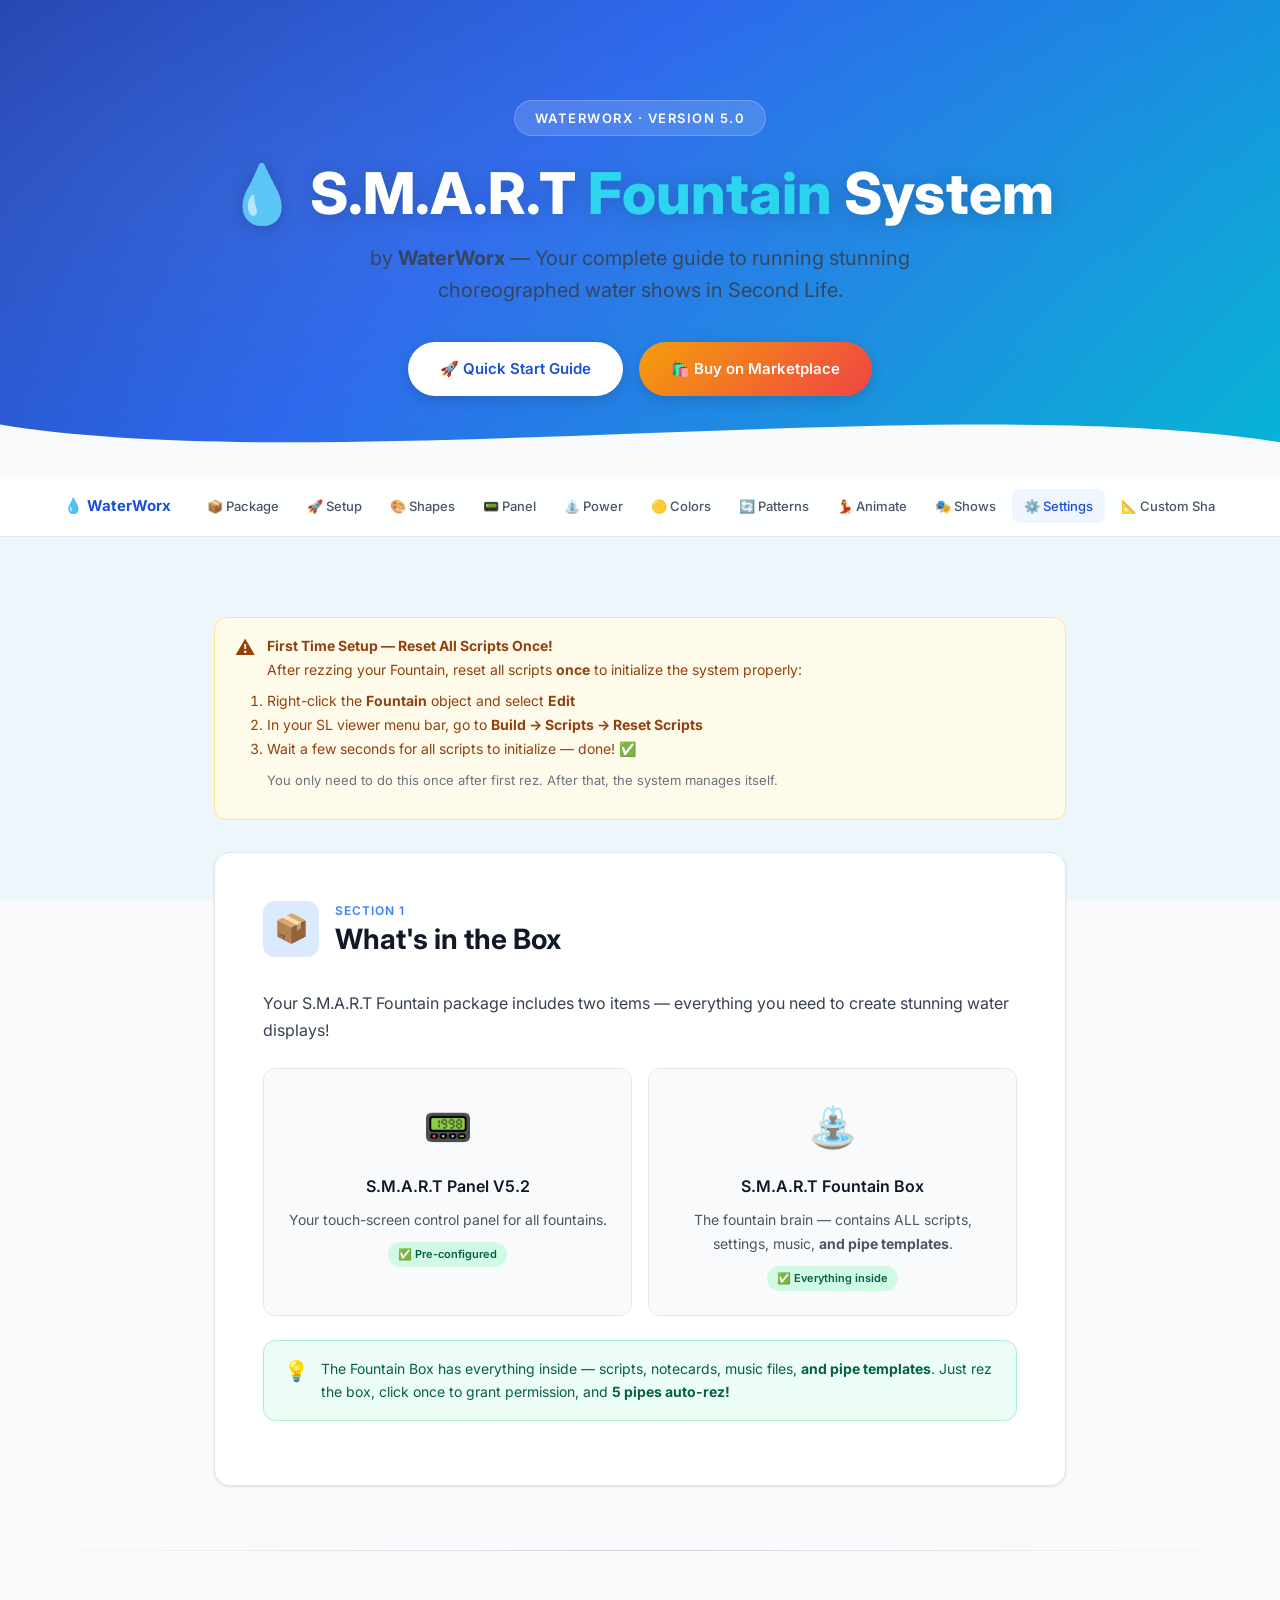
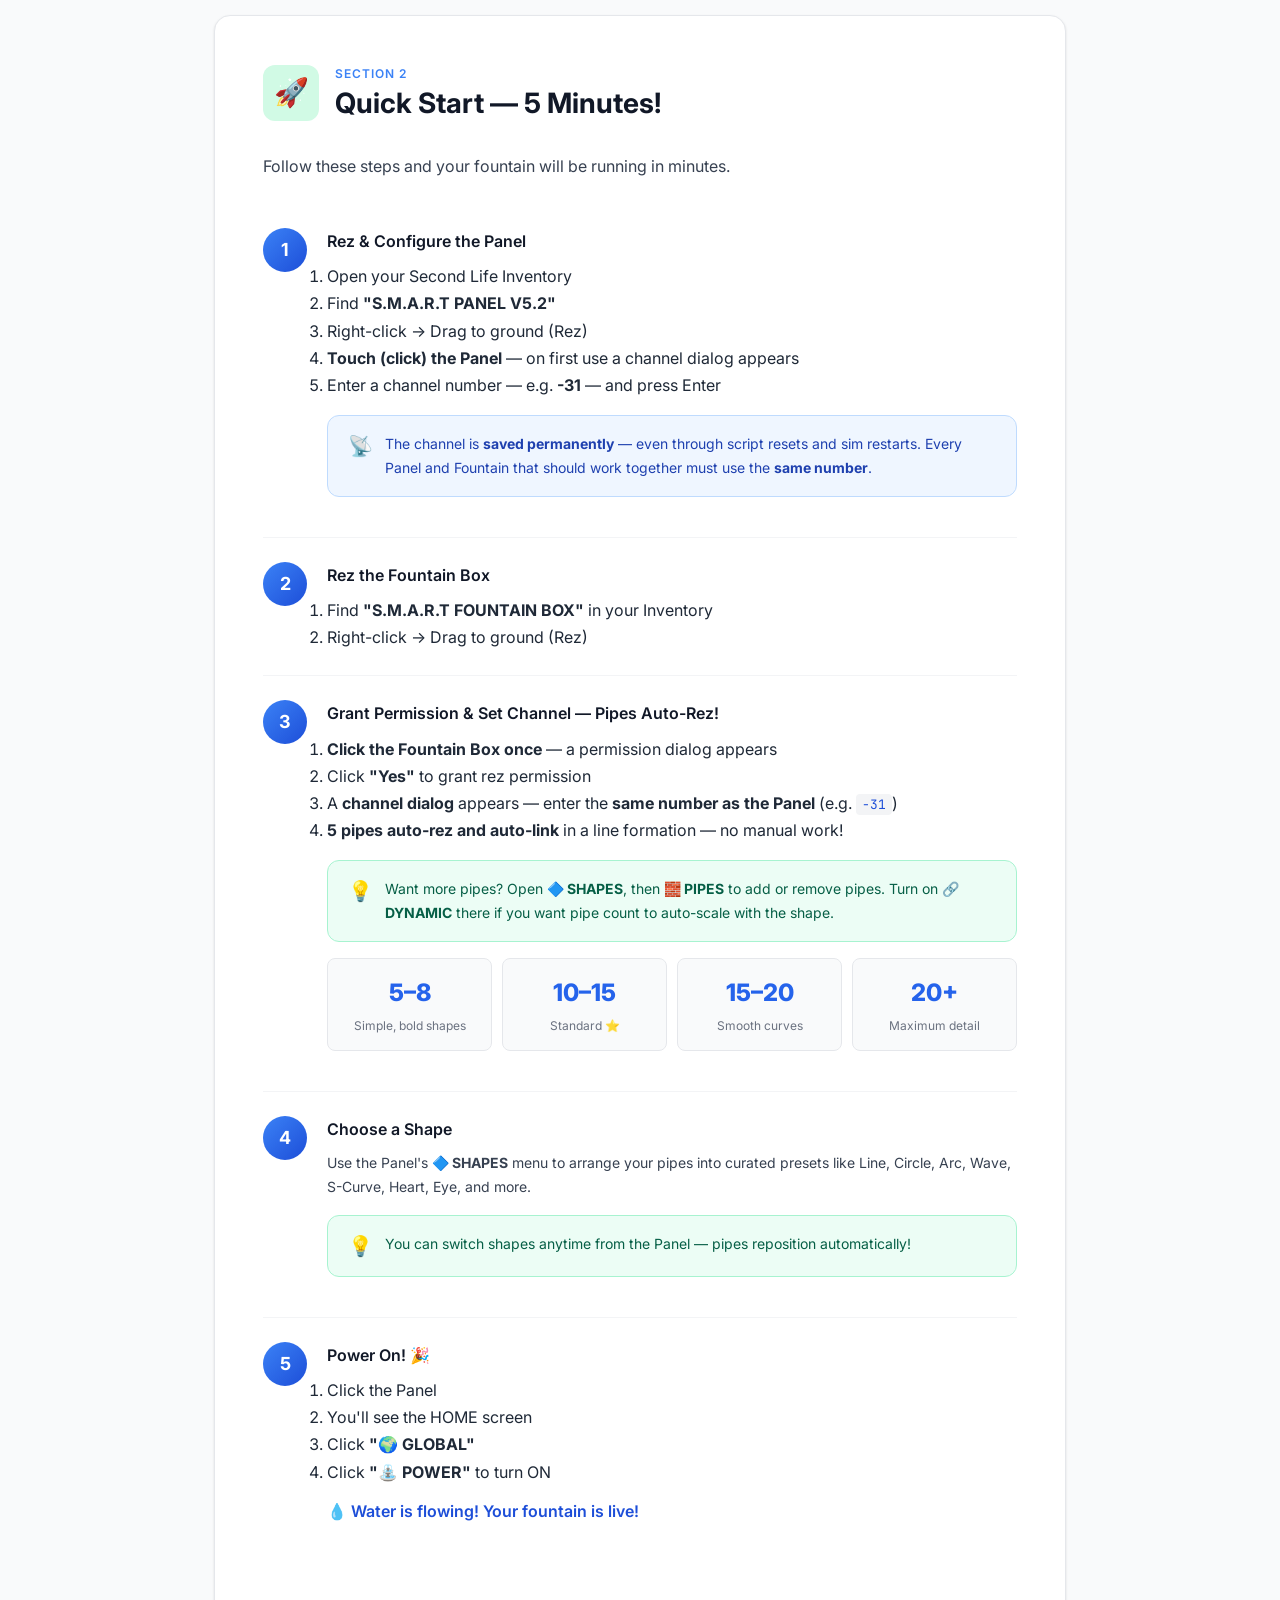
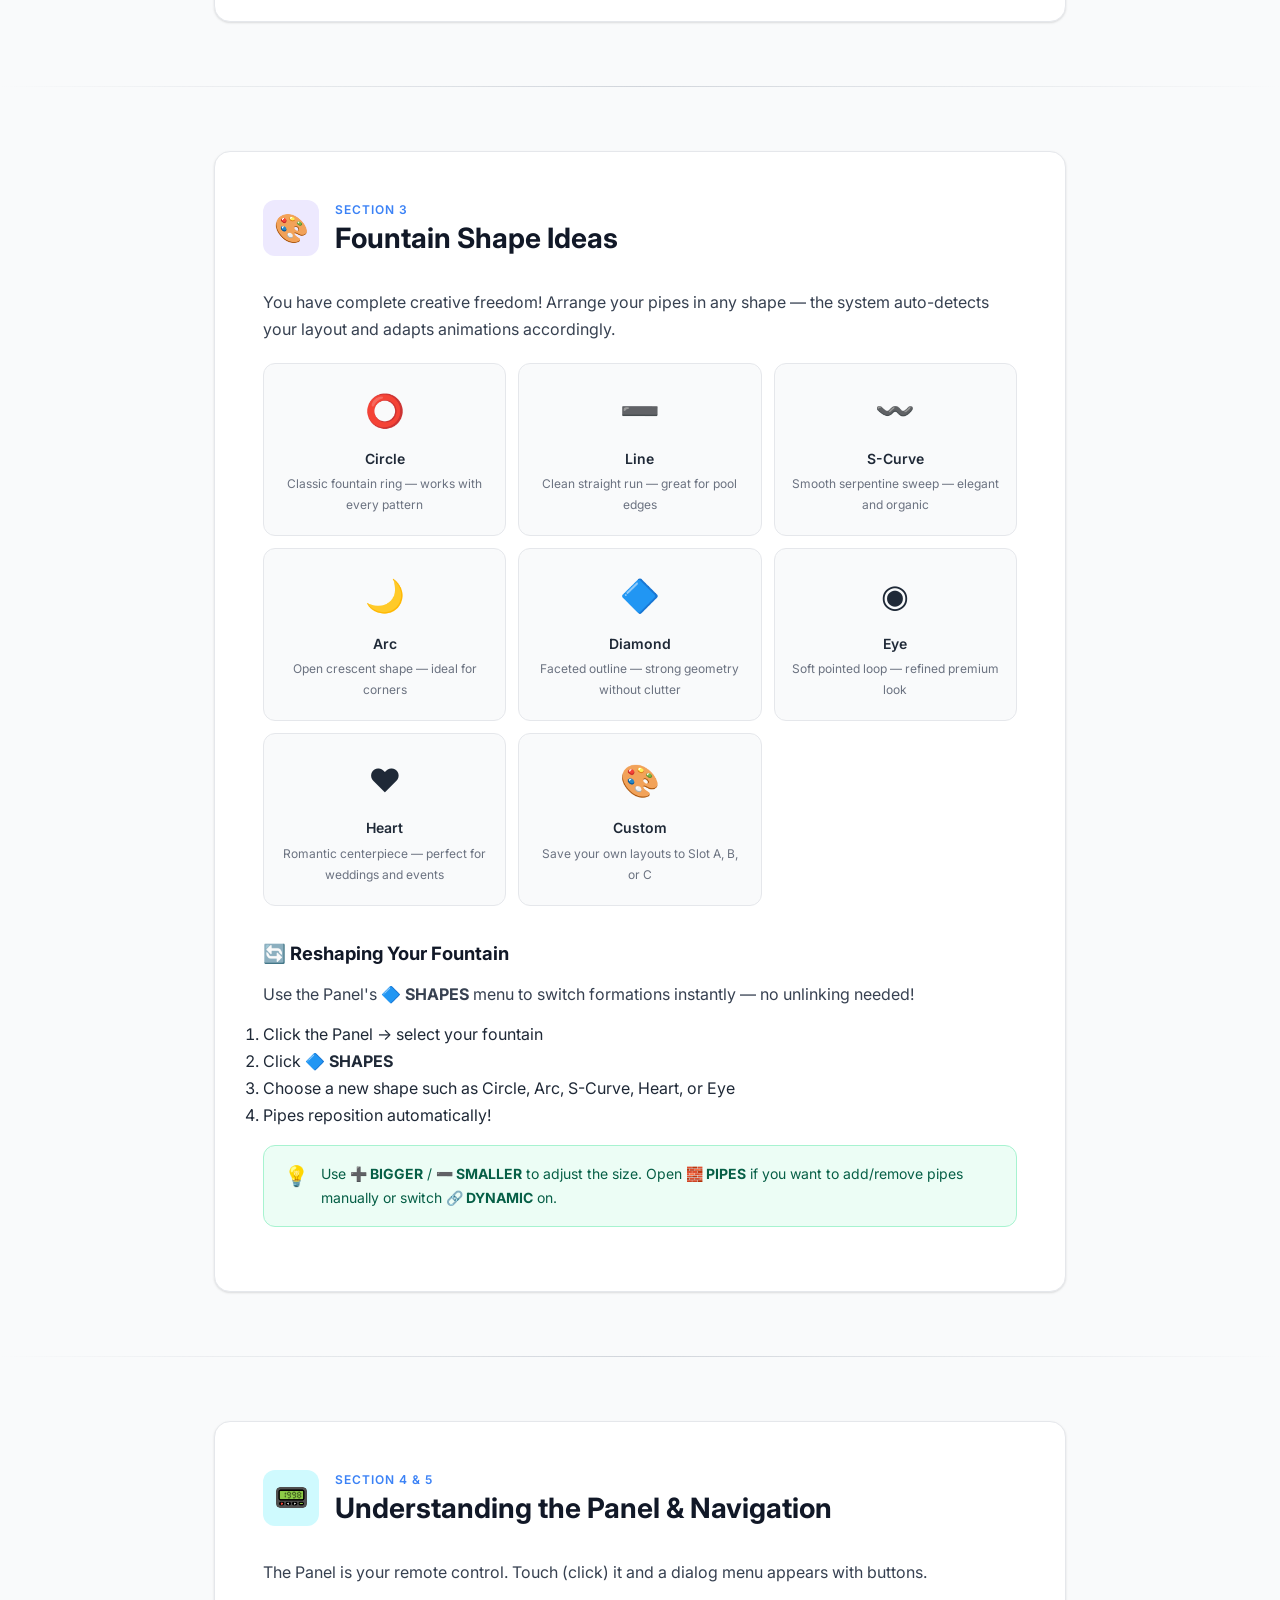
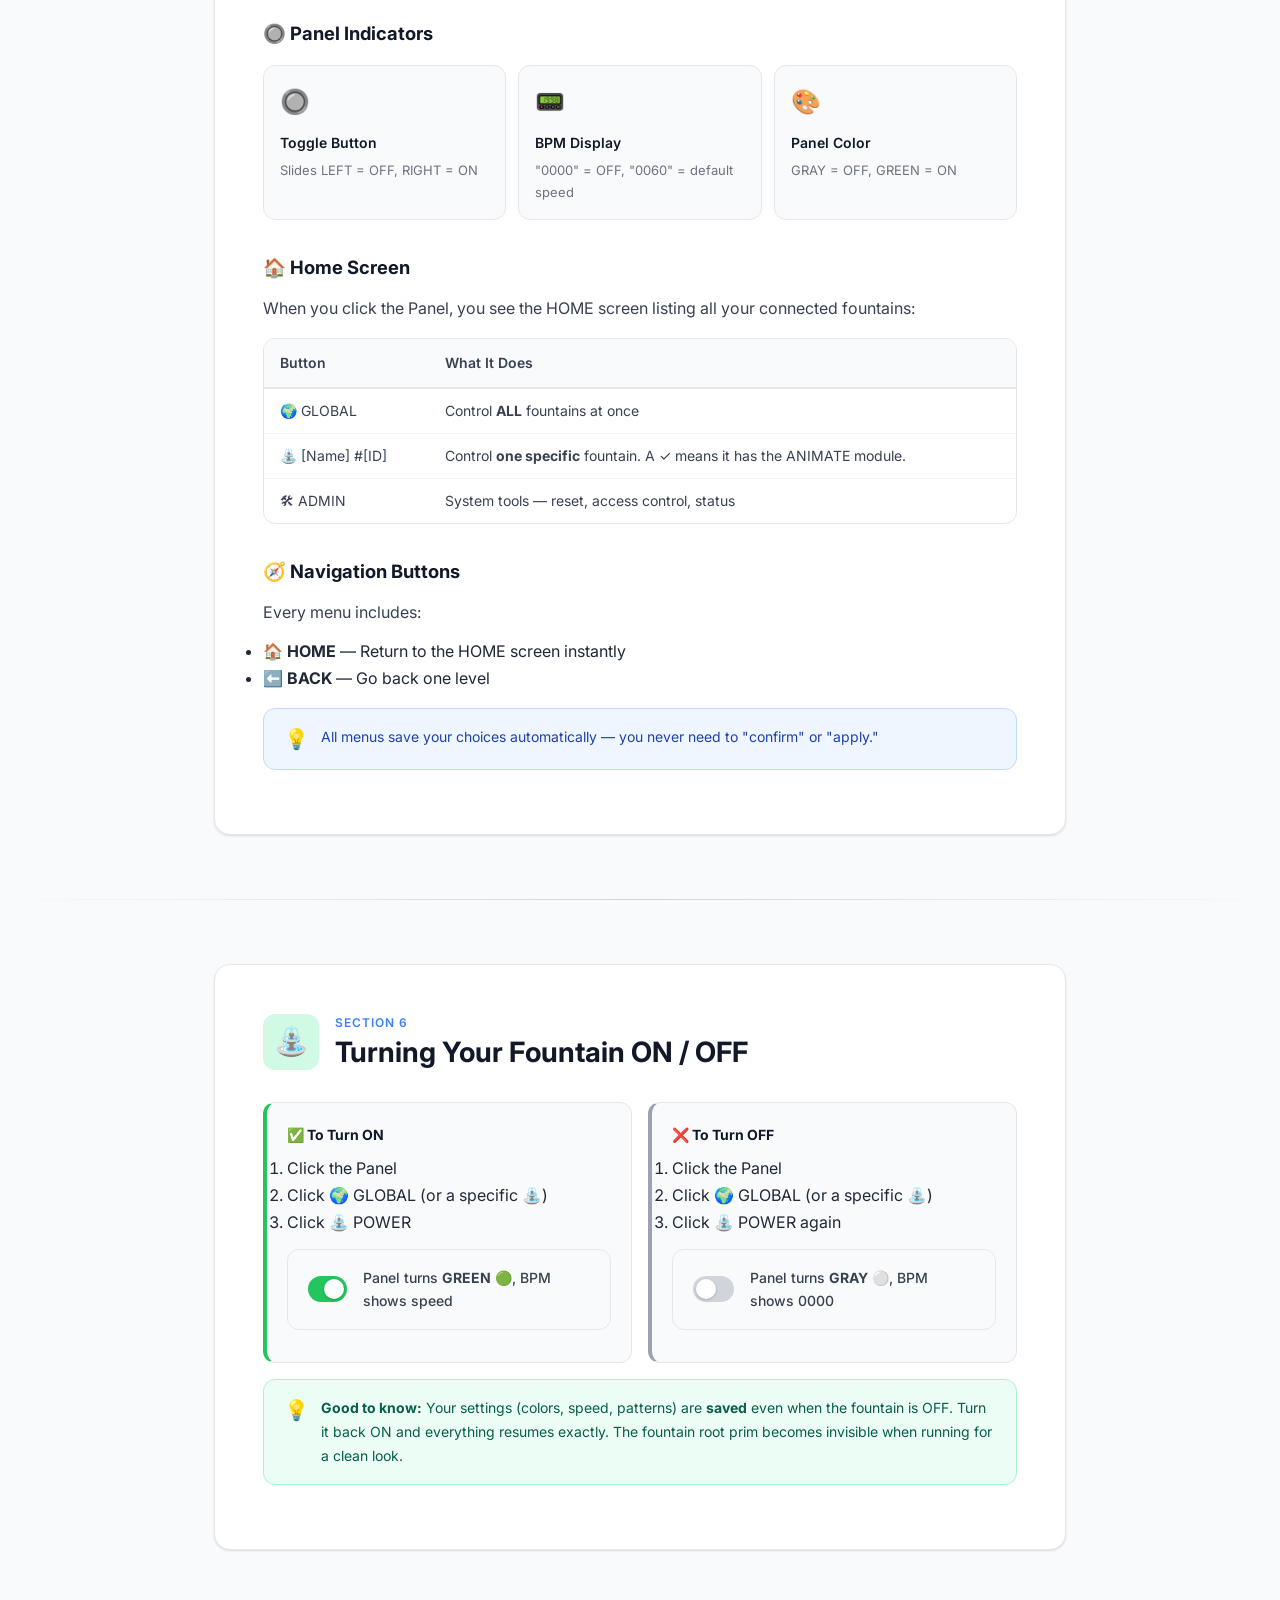
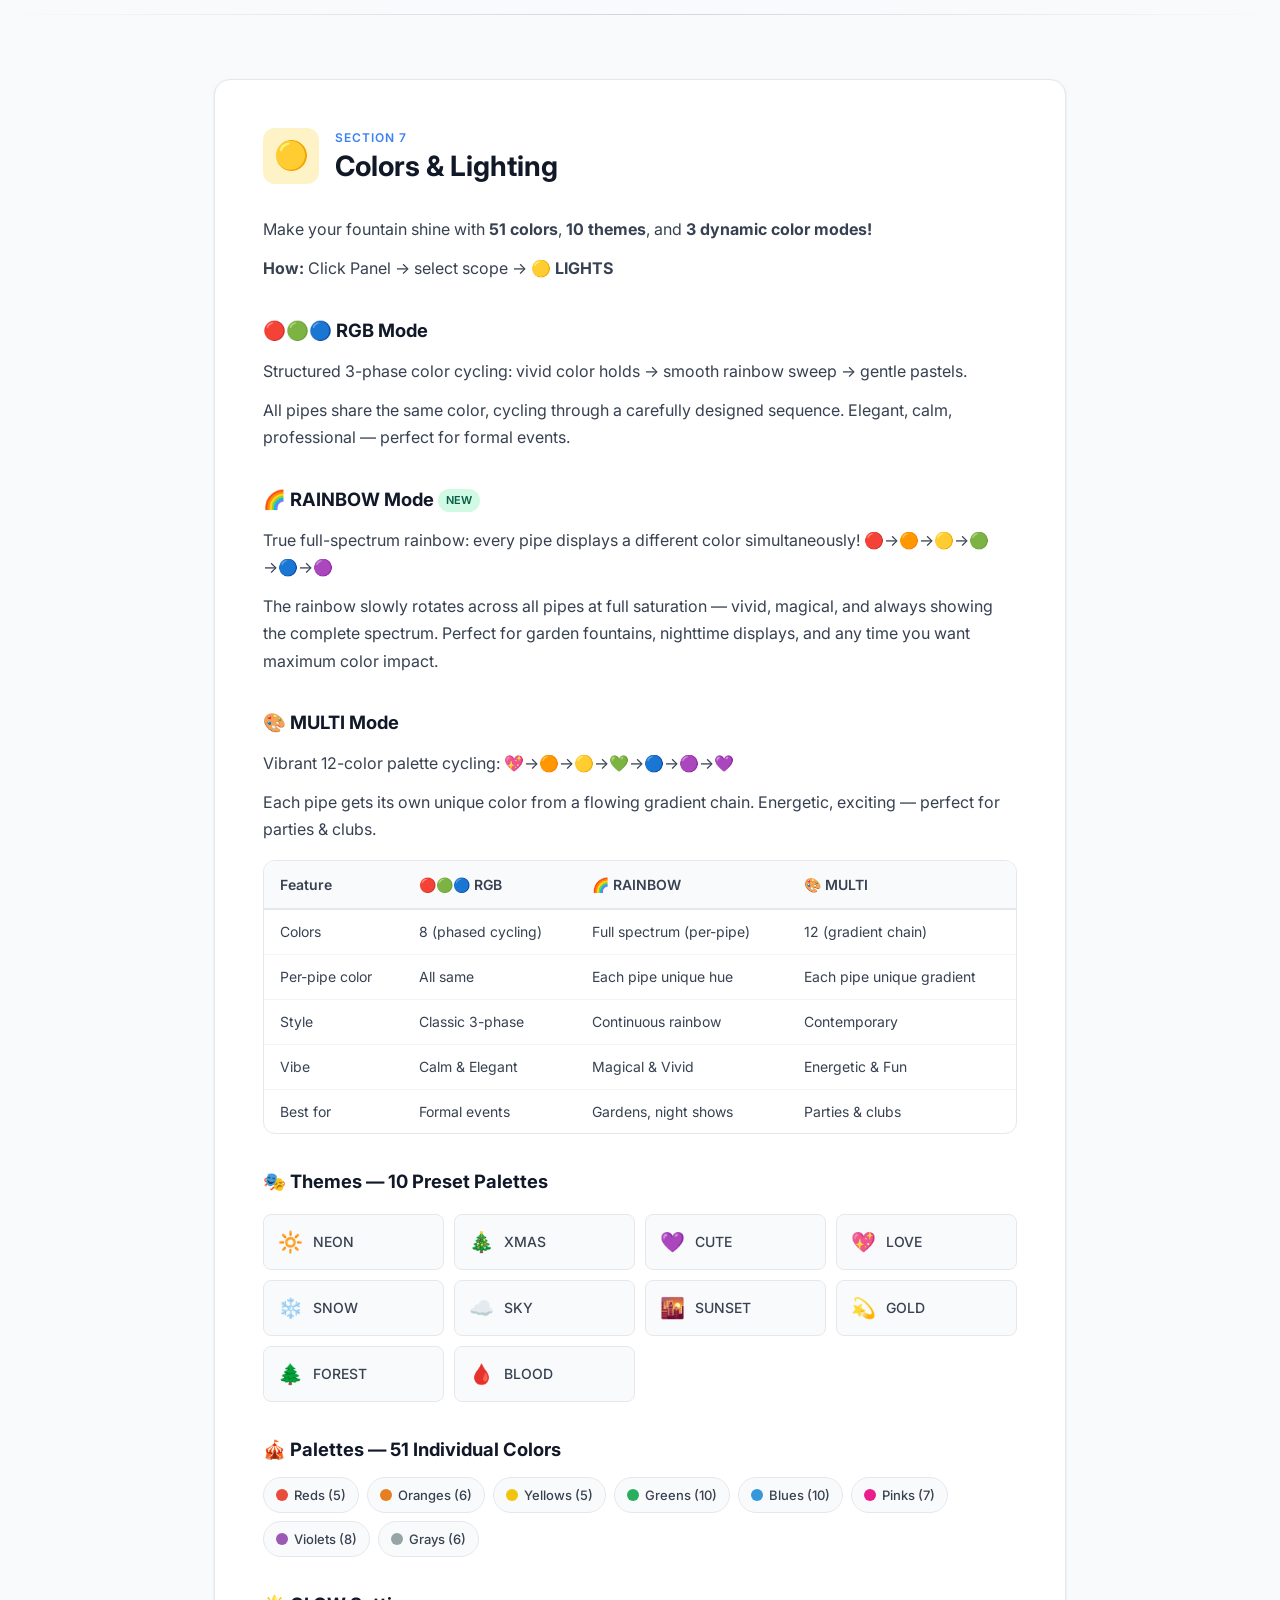
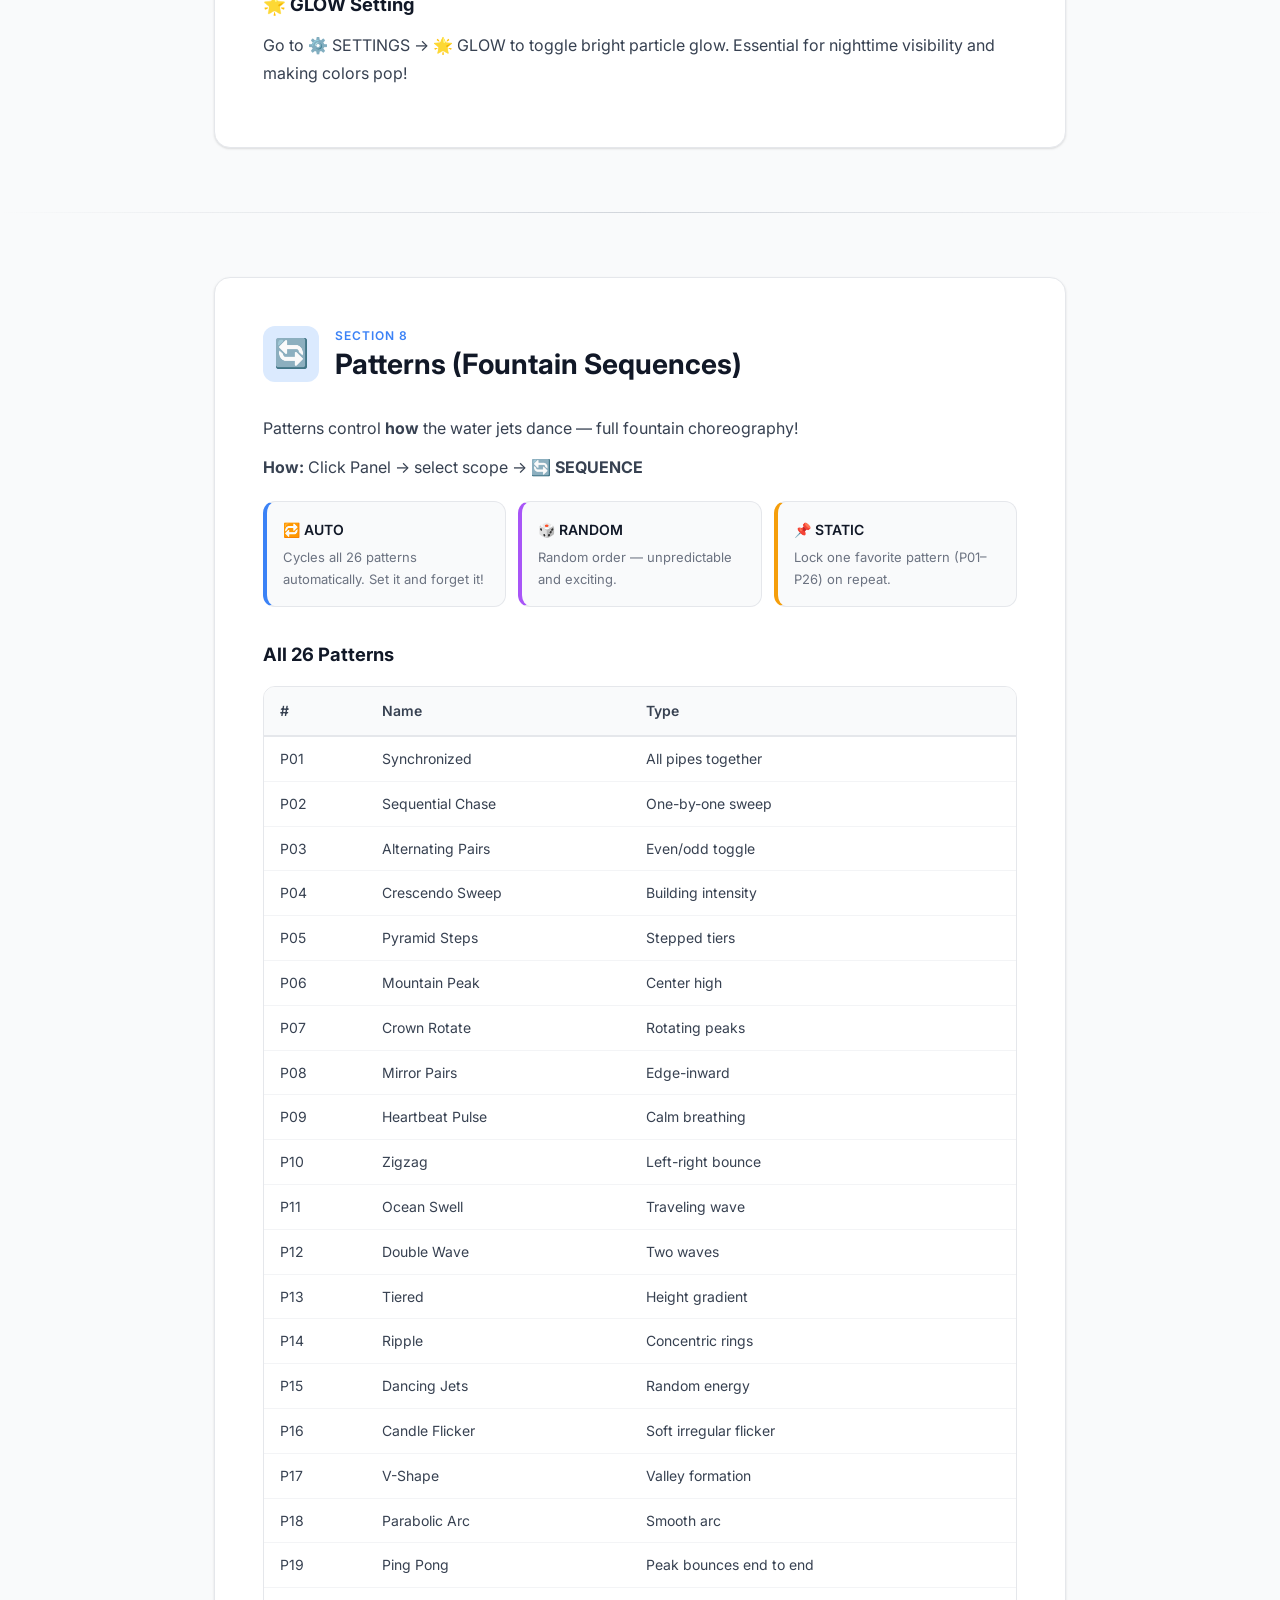
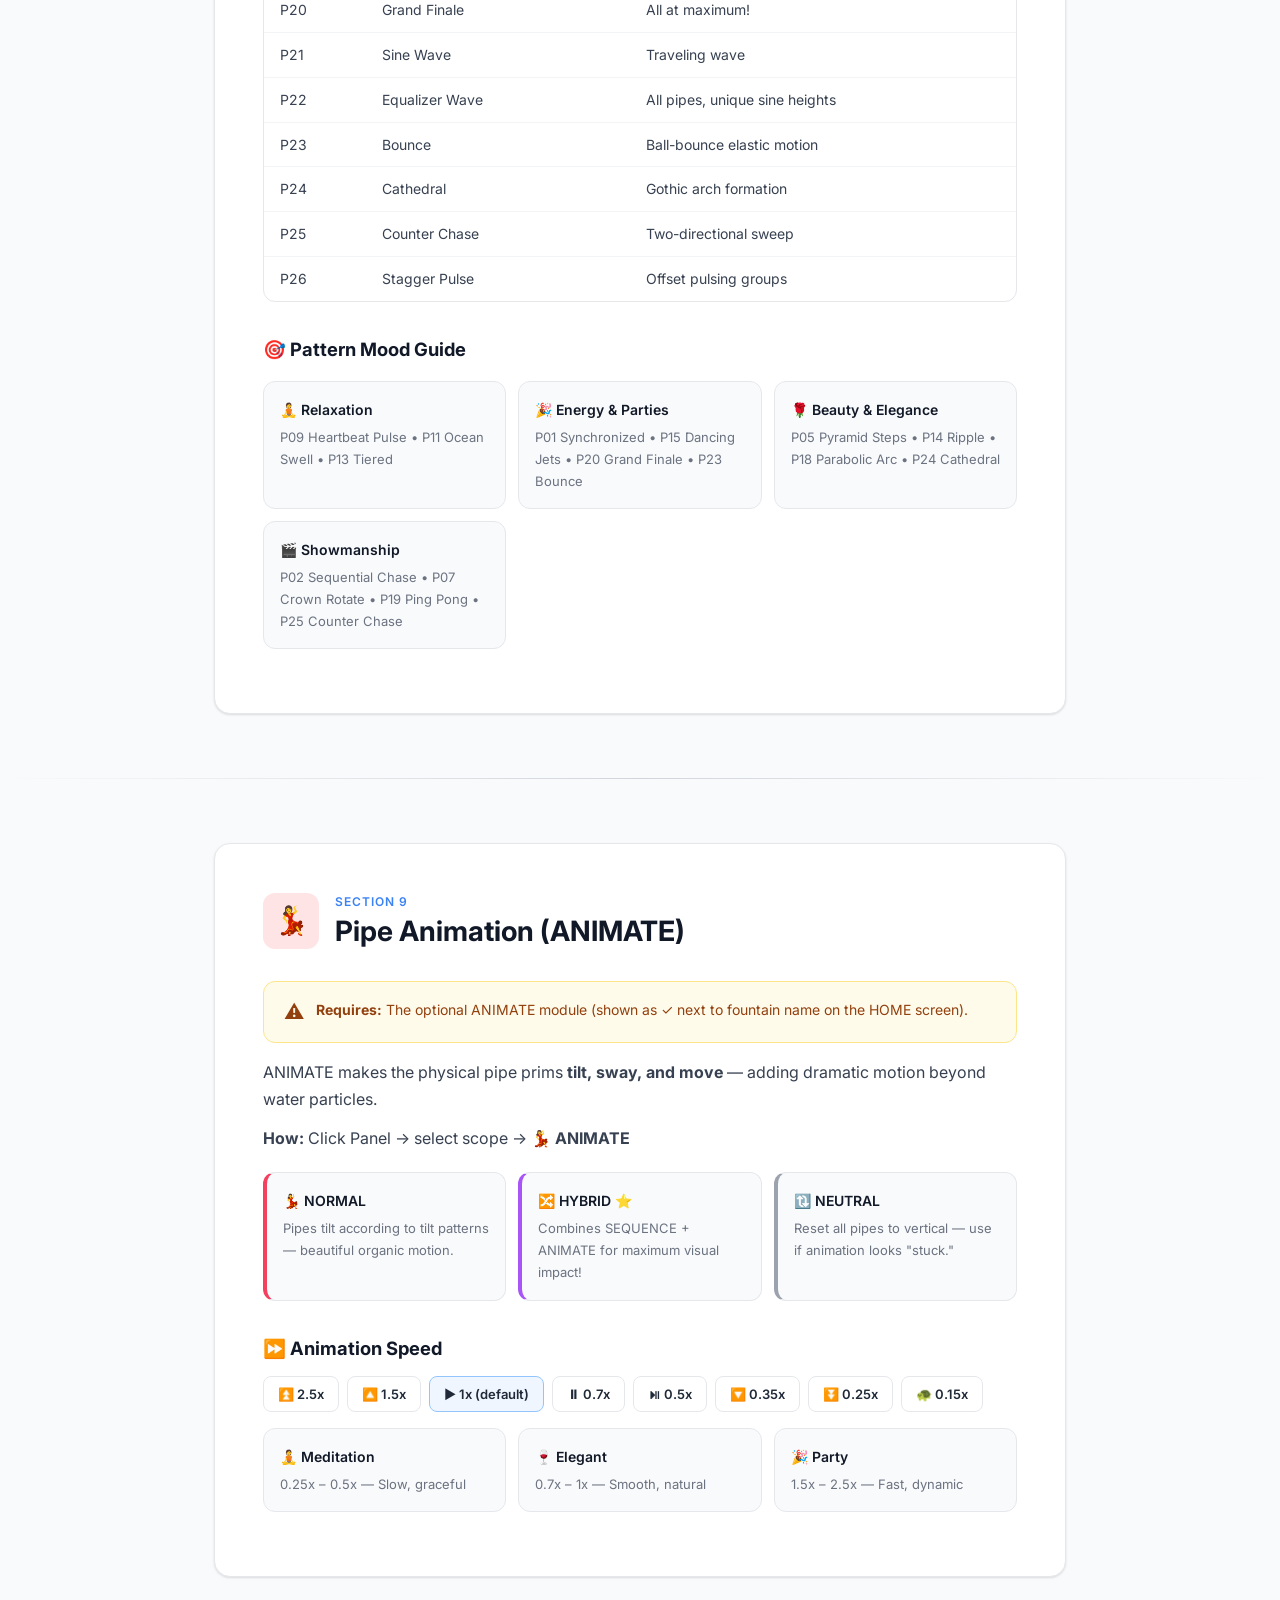
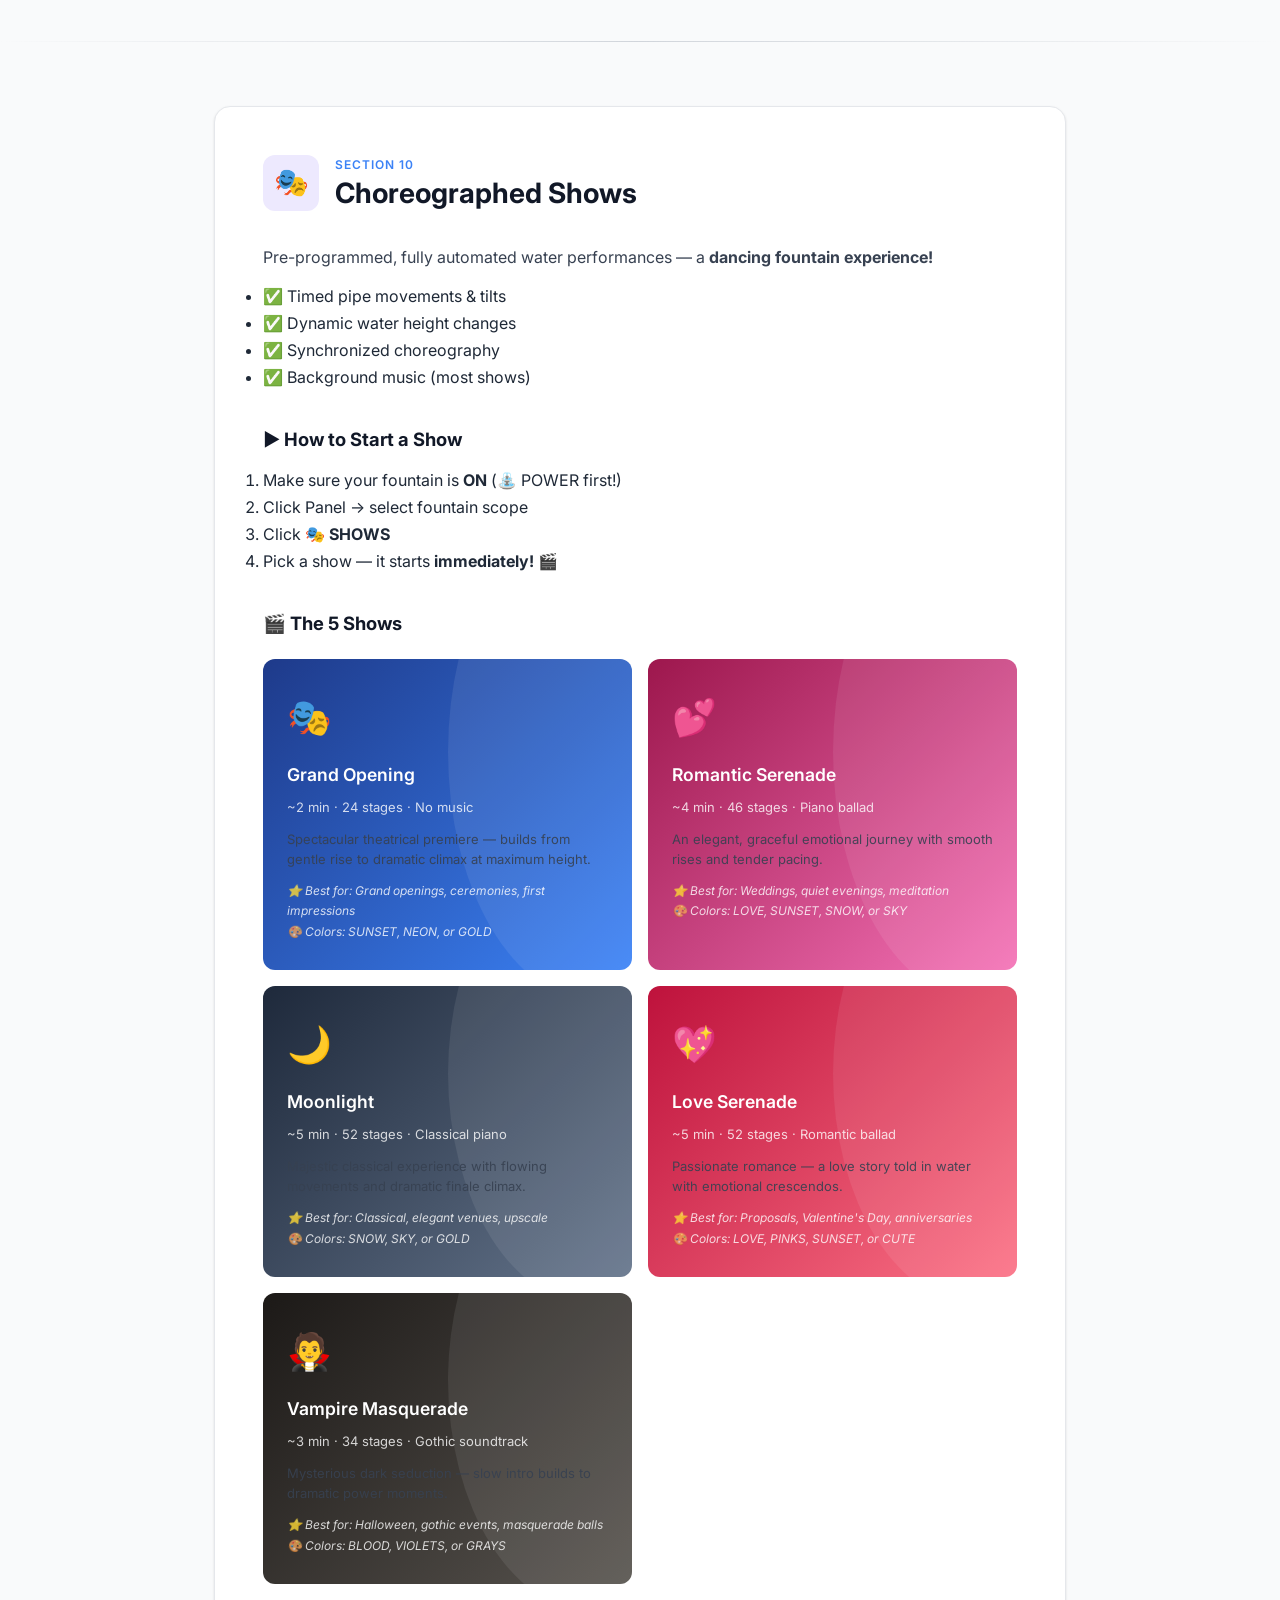
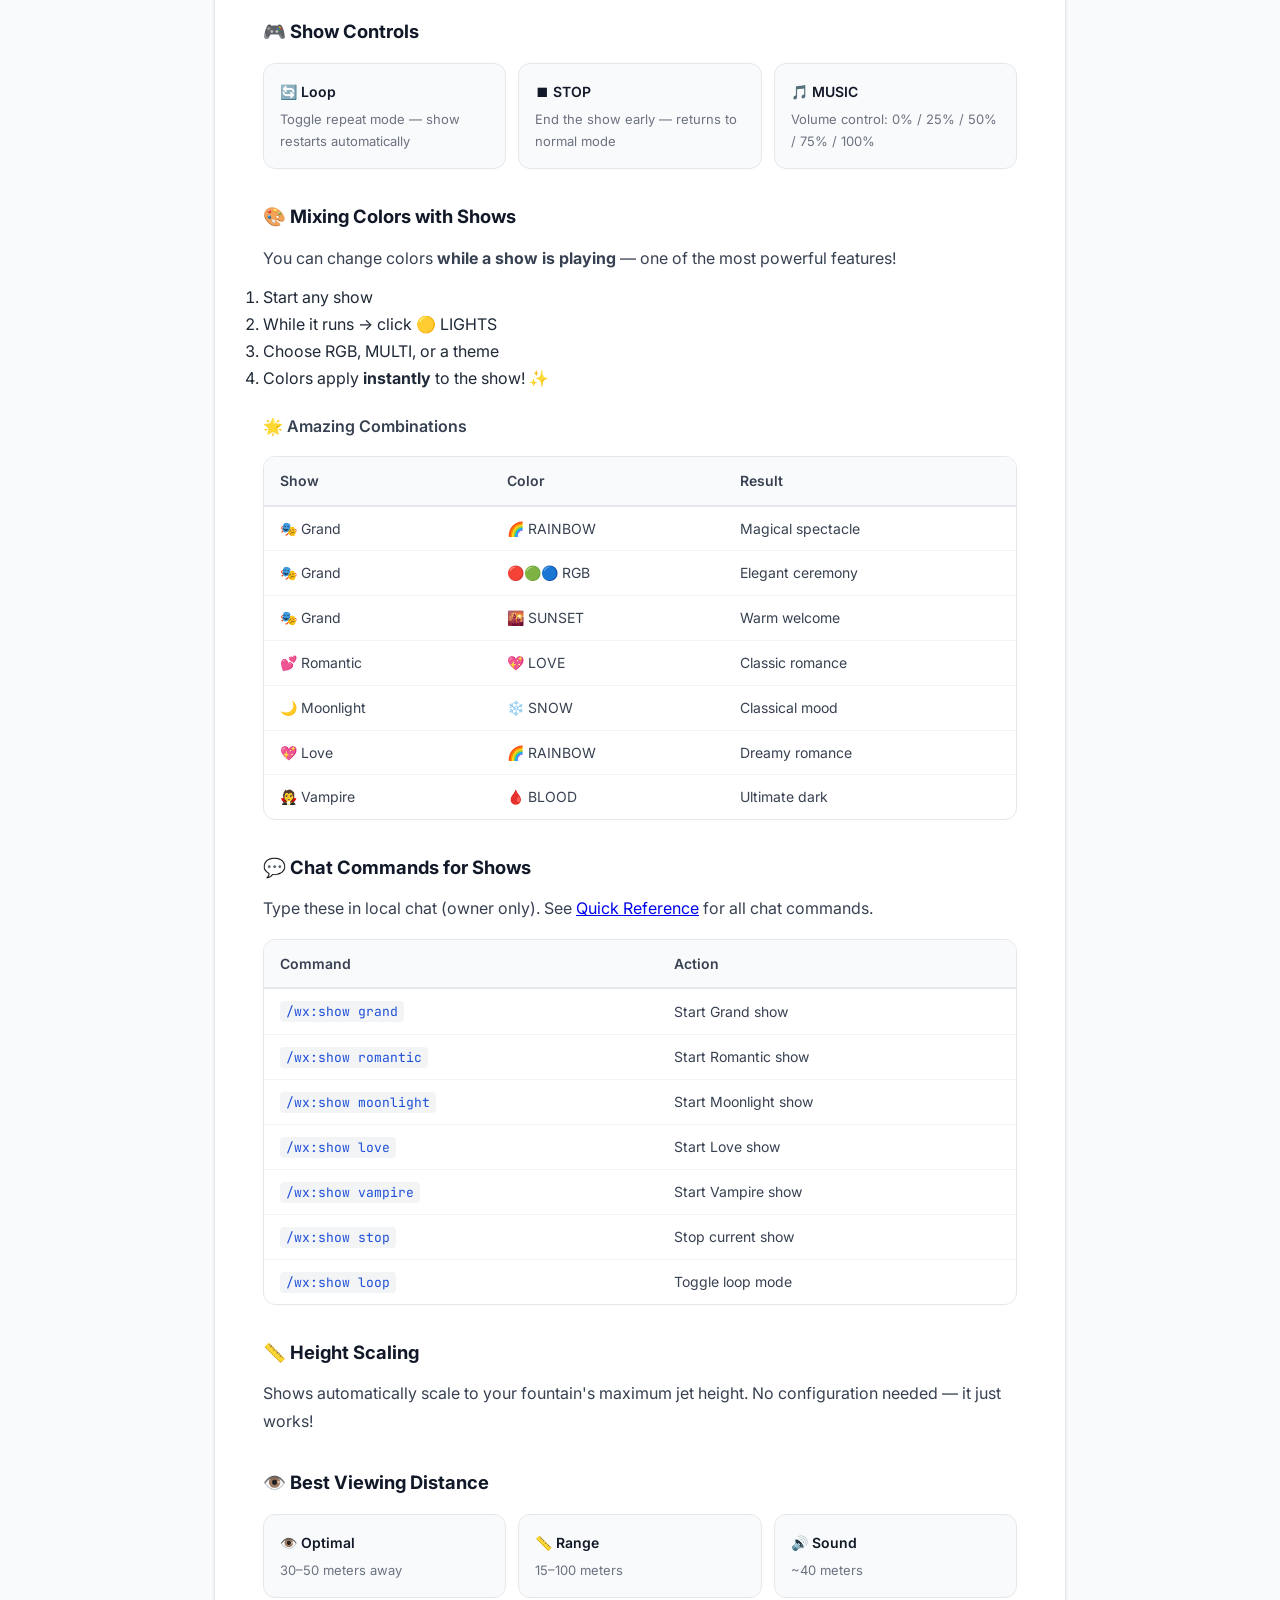
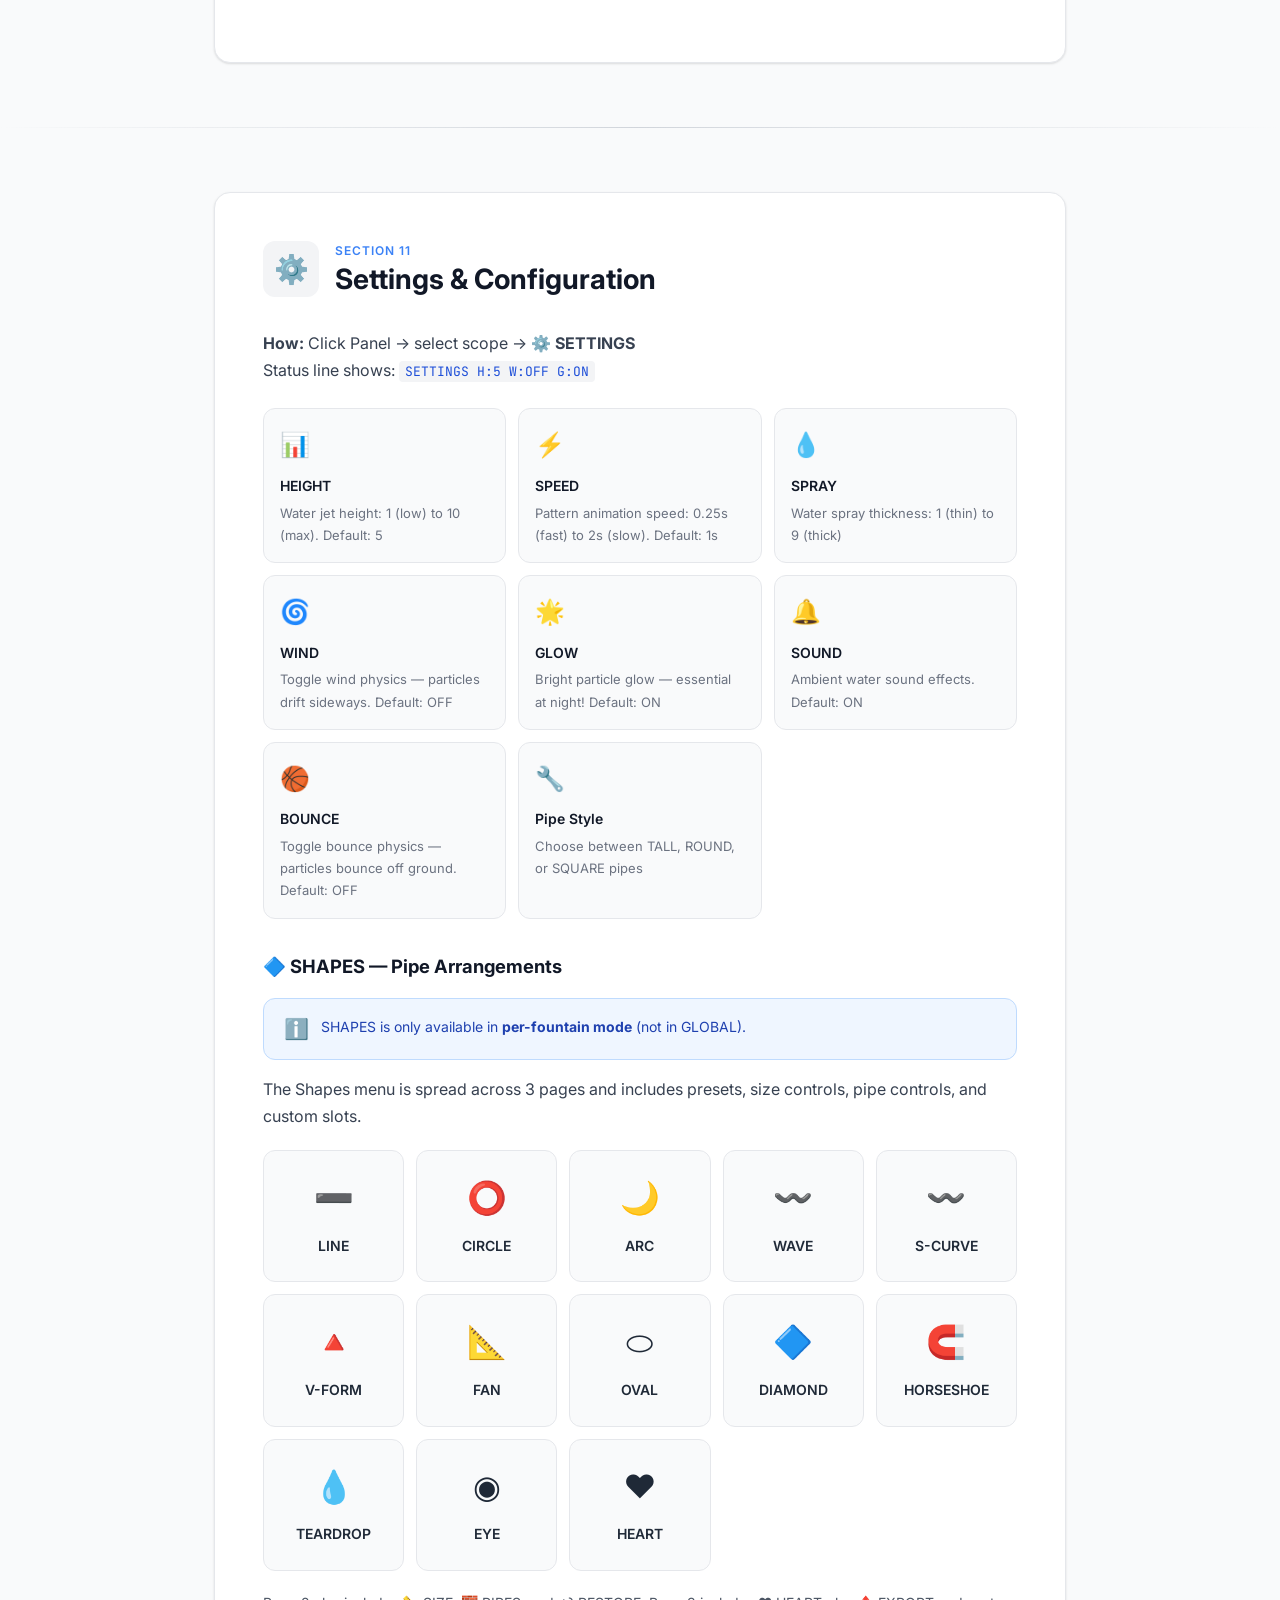
==== commit 69f29bbd: "style: restyle web control panel with deep water theme - New "deep water" theme: glass panels over l" ====
--- a/docs/index.html
+++ b/docs/index.html
@@ -3,8 +3,8 @@
 <head>
   <meta charset="UTF-8">
   <meta name="viewport" content="width=device-width, initial-scale=1.0">
-  <title>WaterWorx — S.M.A.R.T Fountain System V5.1 User Guide</title>
-  <meta name="description" content="Complete user guide for the WaterWorx S.M.A.R.T Fountain System V5.1 for Second Life. Setup, controls, shows, multi-fountain management and more.">
+  <title>WaterWorx — S.M.A.R.T Fountain System V5.2 User Guide</title>
+  <meta name="description" content="Complete user guide for the WaterWorx S.M.A.R.T Fountain System V5.2 for Second Life. Setup, controls, shows, multi-fountain management and more.">
   <link rel="preconnect" href="https://fonts.googleapis.com">
   <link rel="preconnect" href="https://fonts.gstatic.com" crossorigin>
   <link href="https://fonts.googleapis.com/css2?family=Inter:wght@300;400;500;600;700;800&family=JetBrains+Mono:wght@400;500&display=swap" rel="stylesheet">
@@ -236,45 +236,6 @@
       cursor: pointer;
       color: var(--gray-700);
     }
-    .topnav-mobile-only { display: none; }
-
-    /* ========== Desktop Side Links ========== */
-    .side-toc {
-      position: fixed;
-      top: 140px;
-      right: 18px;
-      width: 190px;
-      background: rgba(255,255,255,.95);
-      backdrop-filter: blur(10px);
-      border: 1px solid var(--gray-200);
-      border-radius: var(--radius);
-      box-shadow: var(--shadow-lg);
-      padding: 12px;
-      z-index: 98;
-    }
-    .side-toc-title {
-      font-size: 11px;
-      letter-spacing: .8px;
-      text-transform: uppercase;
-      color: var(--gray-500);
-      font-weight: 700;
-      margin: 2px 4px 8px;
-    }
-    .side-toc a {
-      display: block;
-      text-decoration: none;
-      color: var(--gray-700);
-      font-size: 13px;
-      font-weight: 600;
-      padding: 8px 10px;
-      border-radius: 8px;
-      transition: background .15s, color .15s;
-    }
-    .side-toc a:hover,
-    .side-toc a.active {
-      background: var(--blue-50);
-      color: var(--blue-700);
-    }
 
     /* ========== Content Container ========== */
     .container {
@@ -728,14 +689,9 @@
         box-shadow: var(--shadow-lg);
         gap: 4px;
       }
-      .nav-links.mobile-open .topnav-mobile-only { display: block; }
       .hero { padding: 72px 20px 60px; }
       .cheat-grid { grid-template-columns: 1fr; }
       .show-grid { grid-template-columns: 1fr; }
-    }
-
-    @media (max-width: 1200px) {
-      .side-toc { display: none; }
     }
 
     /* ========== Comparison Table ========== */
@@ -875,7 +831,7 @@
 
 <!-- ==================== HERO ==================== -->
 <header class="hero" id="top">
-  <div class="hero-badge">WaterWorx · Version 5.1</div>
+  <div class="hero-badge">WaterWorx · Version 5.0</div>
   <h1>💧 S.M.A.R.T <span>Fountain</span> System</h1>
   <p>by <strong>WaterWorx</strong> — Your complete guide to running stunning choreographed water shows in Second&nbsp;Life.</p>
   <div class="hero-buttons">
@@ -907,22 +863,15 @@
       <a href="#settings">⚙️ Settings</a>
       <a href="#custom-shapes">📐 Custom Shapes</a>
       <a href="#multi">🌍 Multi</a>
-      <a href="#chatcmd" class="topnav-mobile-only">💬 Chat</a>
-      <a href="#speaker" class="topnav-mobile-only">🔊 Speaker</a>
+      <a href="#chatcmd">💬 Chat</a>
+      <a href="#speaker">🔊 Speaker</a>
       <a href="#admin">🛠 Admin</a>
+      <a href="#changelog">📋 Log</a>
+      <a href="#troubleshoot">❓ Help</a>
       <a href="#reference">📋 Ref</a>
     </div>
   </div>
 </nav>
-
-<aside class="side-toc" aria-label="Quick Links">
-  <div class="side-toc-title">Quick Links</div>
-  <a href="#chatcmd">💬 Chat Commands</a>
-  <a href="#speaker">🔊 Speaker</a>
-  <a href="#troubleshoot">❓ Troubleshoot</a>
-  <a href="#changelog">📋 Changelog</a>
-  <a href="#reference">📚 Quick Reference</a>
-</aside>
 
 <!-- ==================== 1. PACKAGE ==================== -->
 <section id="package">
@@ -955,7 +904,7 @@
       <div class="package-grid">
         <div class="package-card">
           <span class="card-icon">📟</span>
-          <h4>S.M.A.R.T Panel V5.1</h4>
+          <h4>S.M.A.R.T Panel V5.2</h4>
           <p>Your touch-screen control panel for all fountains.</p>
           <span class="badge">✅ Pre-configured</span>
         </div>
@@ -988,10 +937,6 @@
         </div>
       </div>
       <p>Follow these steps and your fountain will be running in minutes.</p>
-      <div class="callout callout-info" style="margin-top:12px;">
-        <span class="callout-icon">✅</span>
-        <div><strong>Best order:</strong> set up the <strong>Panel first</strong>. After that, you can rez fountains any time and set each one to the same channel once.</div>
-      </div>
 
       <div class="steps">
         <div class="step">
@@ -1000,7 +945,7 @@
             <h4>Rez &amp; Configure the Panel</h4>
             <ol>
               <li>Open your Second Life Inventory</li>
-              <li>Find <strong>"S.M.A.R.T PANEL V5.1"</strong></li>
+              <li>Find <strong>"S.M.A.R.T PANEL V5.2"</strong></li>
               <li>Right-click → Drag to ground (Rez)</li>
               <li><strong>Touch (click) the Panel</strong> — on first use a channel dialog appears</li>
               <li>Enter a channel number — e.g. <strong>-31</strong> — and press Enter</li>
@@ -1008,10 +953,6 @@
             <div class="callout callout-info">
               <span class="callout-icon">📡</span>
               <div>The channel is <strong>saved permanently</strong> — even through script resets and sim restarts. Every Panel and Fountain that should work together must use the <strong>same number</strong>.</div>
-            </div>
-            <div class="callout callout-tip" style="margin-top:10px;">
-              <span class="callout-icon">🧭</span>
-              <div><strong>Recommended for multi-fountain setups:</strong> configure the <strong>Panel first</strong> (once), then rez fountains any time later and set each fountain to the same channel. You do <strong>not</strong> need to rez all fountains at once.</div>
             </div>
           </div>
         </div>
@@ -1037,10 +978,6 @@
               <li>A <strong>channel dialog</strong> appears — enter the <strong>same number as the Panel</strong> (e.g. <code>-31</code>)</li>
               <li><strong>5 pipes auto-rez and auto-link</strong> in a line formation — no manual work!</li>
             </ol>
-            <div class="callout callout-info" style="margin-top:10px;">
-              <span class="callout-icon">ℹ️</span>
-              <div>After setup, touching the fountain is mainly for permissions. If you want to change channel later, use <strong>Panel → 🛠 ADMIN → 📡 CHANNEL</strong>.</div>
-            </div>
             <div class="callout callout-tip">
               <span class="callout-icon">💡</span>
               <div>Want more pipes? Open <strong>🔷 SHAPES</strong>, then <strong>🧱 PIPES</strong> to add or remove pipes. Turn on <strong>🔗 DYNAMIC</strong> there if you want pipe count to auto-scale with the shape.</div>
@@ -1339,7 +1276,7 @@
         </div>
         <div class="feature-item" style="border-left:4px solid var(--amber-500);">
           <h5>📌 STATIC</h5>
-          <p>Lock one favorite pattern (P0–P25) on repeat.</p>
+          <p>Lock one favorite pattern (P01–P26) on repeat.</p>
         </div>
       </div>
 
@@ -1348,32 +1285,32 @@
         <table>
           <thead><tr><th>#</th><th>Name</th><th>Type</th></tr></thead>
           <tbody>
-            <tr><td>P0</td><td>Synchronized</td><td>All pipes together</td></tr>
-            <tr><td>P1</td><td>Sequential Chase</td><td>One-by-one sweep</td></tr>
-            <tr><td>P2</td><td>Alternating Pairs</td><td>Even/odd toggle</td></tr>
-            <tr><td>P3</td><td>Crescendo Sweep</td><td>Building intensity</td></tr>
-            <tr><td>P4</td><td>Symmetric Wave</td><td>Mirror wave</td></tr>
-            <tr><td>P5</td><td>Mountain Peak</td><td>Center high</td></tr>
-            <tr><td>P6</td><td>Breathing Alt</td><td>Gentle pulsing</td></tr>
-            <tr><td>P7</td><td>Mirror Pairs</td><td>Edge-inward</td></tr>
-            <tr><td>P8</td><td>Heartbeat Pulse</td><td>Calm breathing</td></tr>
-            <tr><td>P9</td><td>Zigzag</td><td>Left-right bounce</td></tr>
-            <tr><td>P10</td><td>Ocean Swell</td><td>Traveling wave</td></tr>
-            <tr><td>P11</td><td>Double Wave</td><td>Two waves</td></tr>
-            <tr><td>P12</td><td>Tiered</td><td>Height gradient</td></tr>
-            <tr><td>P13</td><td>Ripple</td><td>Concentric rings</td></tr>
-            <tr><td>P14</td><td>Dancing Jets</td><td>Random energy</td></tr>
-            <tr><td>P15</td><td>Spotlight</td><td>Solo pipe drama</td></tr>
-            <tr><td>P16</td><td>V-Shape</td><td>Valley formation</td></tr>
-            <tr><td>P17</td><td>Parabolic Arc</td><td>Smooth arc</td></tr>
-            <tr><td>P18</td><td>Spiral Rise</td><td>Spinning height</td></tr>
-            <tr><td>P19</td><td>Grand Finale</td><td>All at maximum!</td></tr>
-            <tr><td>P20</td><td>Sine Wave</td><td>Traveling wave</td></tr>
-            <tr><td>P21</td><td>Equalizer Wave</td><td>All pipes, unique sine heights</td></tr>
-            <tr><td>P22</td><td>Bounce</td><td>Ball-bounce elastic motion</td></tr>
-            <tr><td>P23</td><td>Cathedral</td><td>Gothic arch formation</td></tr>
-            <tr><td>P24</td><td>Counter Chase</td><td>Two-directional sweep</td></tr>
-            <tr><td>P25</td><td>Stagger Pulse</td><td>Offset pulsing groups</td></tr>
+            <tr><td>P01</td><td>Synchronized</td><td>All pipes together</td></tr>
+            <tr><td>P02</td><td>Sequential Chase</td><td>One-by-one sweep</td></tr>
+            <tr><td>P03</td><td>Alternating Pairs</td><td>Even/odd toggle</td></tr>
+            <tr><td>P04</td><td>Crescendo Sweep</td><td>Building intensity</td></tr>
+            <tr><td>P05</td><td>Pyramid Steps</td><td>Stepped tiers</td></tr>
+            <tr><td>P06</td><td>Mountain Peak</td><td>Center high</td></tr>
+            <tr><td>P07</td><td>Crown Rotate</td><td>Rotating peaks</td></tr>
+            <tr><td>P08</td><td>Mirror Pairs</td><td>Edge-inward</td></tr>
+            <tr><td>P09</td><td>Heartbeat Pulse</td><td>Calm breathing</td></tr>
+            <tr><td>P10</td><td>Zigzag</td><td>Left-right bounce</td></tr>
+            <tr><td>P11</td><td>Ocean Swell</td><td>Traveling wave</td></tr>
+            <tr><td>P12</td><td>Double Wave</td><td>Two waves</td></tr>
+            <tr><td>P13</td><td>Tiered</td><td>Height gradient</td></tr>
+            <tr><td>P14</td><td>Ripple</td><td>Concentric rings</td></tr>
+            <tr><td>P15</td><td>Dancing Jets</td><td>Random energy</td></tr>
+            <tr><td>P16</td><td>Candle Flicker</td><td>Soft irregular flicker</td></tr>
+            <tr><td>P17</td><td>V-Shape</td><td>Valley formation</td></tr>
+            <tr><td>P18</td><td>Parabolic Arc</td><td>Smooth arc</td></tr>
+            <tr><td>P19</td><td>Ping Pong</td><td>Peak bounces end to end</td></tr>
+            <tr><td>P20</td><td>Grand Finale</td><td>All at maximum!</td></tr>
+            <tr><td>P21</td><td>Sine Wave</td><td>Traveling wave</td></tr>
+            <tr><td>P22</td><td>Equalizer Wave</td><td>All pipes, unique sine heights</td></tr>
+            <tr><td>P23</td><td>Bounce</td><td>Ball-bounce elastic motion</td></tr>
+            <tr><td>P24</td><td>Cathedral</td><td>Gothic arch formation</td></tr>
+            <tr><td>P25</td><td>Counter Chase</td><td>Two-directional sweep</td></tr>
+            <tr><td>P26</td><td>Stagger Pulse</td><td>Offset pulsing groups</td></tr>
           </tbody>
         </table>
       </div>
@@ -1382,19 +1319,19 @@
       <div class="feature-grid">
         <div class="feature-item">
           <h5>🧘 Relaxation</h5>
-          <p>P8 Heartbeat • P10 Ocean Swell • P6 Breathing Alt</p>
+          <p>P09 Heartbeat Pulse • P11 Ocean Swell • P13 Tiered</p>
         </div>
         <div class="feature-item">
           <h5>🎉 Energy & Parties</h5>
-          <p>P0 Synchronized • P14 Dancing Jets • P19 Grand Finale • P22 Bounce</p>
+          <p>P01 Synchronized • P15 Dancing Jets • P20 Grand Finale • P23 Bounce</p>
         </div>
         <div class="feature-item">
           <h5>🌹 Beauty & Elegance</h5>
-          <p>P4 Symmetric Wave • P13 Ripple • P17 Parabolic Arc • P23 Cathedral</p>
+          <p>P05 Pyramid Steps • P14 Ripple • P18 Parabolic Arc • P24 Cathedral</p>
         </div>
         <div class="feature-item">
           <h5>🎬 Showmanship</h5>
-          <p>P1 Sequential Chase • P15 Spotlight • P18 Spiral Rise • P24 Counter Chase</p>
+          <p>P02 Sequential Chase • P07 Crown Rotate • P19 Ping Pong • P25 Counter Chase</p>
         </div>
       </div>
     </div>
@@ -1455,25 +1392,6 @@
         <div class="feature-item"><h5>🧘 Meditation</h5><p>0.25x – 0.5x — Slow, graceful</p></div>
         <div class="feature-item"><h5>🍷 Elegant</h5><p>0.7x – 1x — Smooth, natural</p></div>
         <div class="feature-item"><h5>🎉 Party</h5><p>1.5x – 2.5x — Fast, dynamic</p></div>
-      </div>
-
-      <h3>🛑 Stop ANIMATE (Back to Static)</h3>
-      <ol>
-        <li>Click Panel → choose GLOBAL or a specific fountain</li>
-        <li>Click <strong>🔄 SEQUENCE</strong></li>
-        <li>Choose <strong>🔁 AUTO</strong>, <strong>🎲 RANDOM</strong>, or <strong>📌 STATIC</strong></li>
-      </ol>
-      <p>This returns control to normal water patterns (no tilt choreography).</p>
-
-      <h3>▶ Enable ANIMATE Again</h3>
-      <ol>
-        <li>Click Panel → choose GLOBAL or a specific fountain (with ✓ module)</li>
-        <li>Click <strong>💃 ANIMATE</strong></li>
-        <li>Choose <strong>💃 NORMAL</strong> or <strong>🔀 HYBRID</strong></li>
-      </ol>
-      <div class="callout callout-info">
-        <span class="callout-icon">ℹ️</span>
-        <div><strong>🔃 NEUTRAL</strong> only straightens pipes. To fully return to normal pattern mode, use <strong>🔄 SEQUENCE</strong>.</div>
       </div>
     </div>
   </div>
@@ -1777,10 +1695,6 @@
           <div class="step-content"><h4>Verify connection</h4><p>Click the Panel — HOME screen shows all fountains. That's it!</p></div>
         </div>
       </div>
-      <div class="callout callout-info" style="margin-top:12px;">
-        <span class="callout-icon">🧭</span>
-        <div>You can keep one Panel rezzed all the time and add fountains later. A new fountain appears on the Panel after its channel matches.</div>
-      </div>
 
       <h3>🌍 GLOBAL vs ⛲ Individual</h3>
       <div class="comparison-row">
@@ -1860,8 +1774,8 @@
         <table>
           <thead><tr><th>Command</th><th>What It Does</th></tr></thead>
           <tbody>
-            <tr><td><code>/wx:pattern list</code></td><td>List all 26 pattern names (P0–P25) in chat</td></tr>
-            <tr><td><code>/wx:pattern 5</code></td><td>Lock to pattern #5 (STATIC mode). Use any number 0–25</td></tr>
+            <tr><td><code>/wx:pattern list</code></td><td>List all 26 pattern names (P01–P26) in chat</td></tr>
+            <tr><td><code>/wx:pattern P06</code></td><td>Lock to Mountain Peak (STATIC mode). Use any code P01–P26</td></tr>
             <tr><td><code>/wx:pattern auto</code></td><td>Resume cycling through all patterns</td></tr>
             <tr><td><code>/wx:pattern random</code></td><td>Pick a random pattern each cycle</td></tr>
           </tbody>
@@ -1906,7 +1820,7 @@
       <div class="callout callout-tip" style="margin-top:16px;">
         <span class="callout-icon">💡</span>
         <div><strong>Quick examples:</strong><br>
-          <code>/wx:pattern 21</code> — lock Equalizer Wave<br>
+          <code>/wx:pattern P22</code> — lock Equalizer Wave<br>
           <code>/wx:pattern list</code> — see all pattern names<br>
           <code>/wx:show grand</code> — launch Grand show<br>
           <code>/wx:pattern auto</code> — go back to cycling
@@ -2072,7 +1986,7 @@
       </div>
       <p>For power users — customize defaults by editing notecards directly.</p>
 
-      <h3>📡 Channel Setup (First Touch)</h3>
+      <h3>� Channel Setup (First Touch)</h3>
       <p>The communication channel between the Panel and fountains is configured <strong>automatically on first touch</strong> — no notecard editing needed!</p>
       <ol>
         <li>Rez the Panel (or Fountain). <strong>Touch it for the first time.</strong></li>
@@ -2083,10 +1997,6 @@
       <div class="callout callout-tip">
         <span class="callout-icon">💡</span>
         <div>Every Panel and Fountain you want to work together <strong>must use the same channel</strong>. Set each one to the same number on first touch.</div>
-      </div>
-      <div class="callout callout-info" style="margin-top:10px;">
-        <span class="callout-icon">ℹ️</span>
-        <div>For normal channel changes, use <strong>Panel → 🛠 ADMIN → 📡 CHANNEL</strong>. This is the safest method.</div>
       </div>
 
       <h3>📟 Panel Configuration</h3>
@@ -2142,29 +2052,11 @@
         <div><strong>Universal Fix (solves 90% of issues):</strong> Click Panel → 🛠 ADMIN → ♻️ RESET ALL. Everything returns to defaults!</div>
       </div>
 
-      <div class="callout callout-info" style="margin-bottom: 18px;">
-        <span class="callout-icon">⚡</span>
-        <div><strong>Fast 30-second check:</strong> 1) Panel channel is correct (🛠 ADMIN → 📡 CHANNEL), 2) fountain channel matches, 3) fountain is ON, 4) wait one heartbeat (5 seconds).</div>
-      </div>
-
-      <h3>🧭 Quick Fix Matrix</h3>
-      <div class="table-wrap">
-        <table>
-          <thead><tr><th>If You See This</th><th>Do This First</th></tr></thead>
-          <tbody>
-            <tr><td>Panel sees no fountains</td><td>Check Panel channel (🛠 ADMIN → 📡 CHANNEL), then match fountain channel and wait 5s</td></tr>
-            <tr><td>POWER button does nothing</td><td>Use 🌍 GLOBAL → ⛲ POWER once, then run 🛠 ADMIN → ♻️ RESET ALL</td></tr>
-            <tr><td>Shapes stop responding</td><td>Finish any pending permission/channel textbox, then retry from 🔷 SHAPES</td></tr>
-            <tr><td>Pipes still tilted</td><td>Use 💃 ANIMATE → 🔃 NEUTRAL, then switch to 🔄 SEQUENCE if you want static mode</td></tr>
-          </tbody>
-        </table>
-      </div>
-
       <div class="faq-list">
         <div class="faq-item">
           <button class="faq-q" onclick="this.parentElement.classList.toggle('open')">💧 Water doesn't appear</button>
           <div class="faq-a"><div class="faq-a-inner">
-            <p><strong>Quick check:</strong> fountain ON, HEIGHT above 0, and correct root prim.</p>
+            <p><strong>Check:</strong> Is the fountain ON? Is HEIGHT above 0? Was the Fountain Box the root prim?</p>
             <ol>
               <li>Go to ⚙️ SETTINGS → 📊 HEIGHT → type <strong>5</strong></li>
               <li>Turn fountain ON via ⛲ POWER</li>
@@ -2181,42 +2073,18 @@
               <li>Build menu → <strong>Reset Scripts</strong></li>
               <li>Wait 10 seconds, then click panel again</li>
             </ol>
-            <p>If this was first setup, complete the channel textbox first, then touch again.</p>
-          </div></div>
-        </div>
-        <div class="faq-item">
-          <button class="faq-q" onclick="this.parentElement.classList.toggle('open')">🧩 Can I update existing setups, or must I rebuild from scratch?</button>
-          <div class="faq-a"><div class="faq-a-inner">
-            <p>You can update existing setups. You do <strong>not</strong> need to rebuild from scratch.</p>
-            <ol>
-              <li>Run your normal updater</li>
-              <li>Confirm the Panel channel in <strong>🛠 ADMIN → 📡 CHANNEL</strong></li>
-              <li>Ensure each existing fountain has the same channel</li>
-              <li>Run one <strong>Reset Scripts</strong> after updating</li>
-            </ol>
           </div></div>
         </div>
         <div class="faq-item">
           <button class="faq-q" onclick="this.parentElement.classList.toggle('open')">⛲ Fountain not showing on Panel</button>
           <div class="faq-a"><div class="faq-a-inner">
-            <p><strong>Most common cause:</strong> channel mismatch.</p>
+            <p><strong>Check:</strong> Are both using the same channel? Are they in the same region/sim?</p>
             <ol>
               <li>Touch the Panel → go to <strong>🛠 ADMIN → 📡 CHANNEL</strong> and note the channel number shown</li>
               <li>Touch the Fountain → if it was never configured, a text box will appear — enter the <strong>same channel number</strong></li>
               <li>Reset both objects' scripts</li>
               <li>Wait 5 seconds (one heartbeat cycle)</li>
               <li>Click Panel — fountain should appear</li>
-            </ol>
-          </div></div>
-        </div>
-        <div class="faq-item">
-          <button class="faq-q" onclick="this.parentElement.classList.toggle('open')">📡 I touched the fountain while editing and got channel/setup prompts</button>
-          <div class="faq-a"><div class="faq-a-inner">
-            <p>This usually means setup was not finished yet, or it timed out.</p>
-            <ol>
-              <li>Set/verify channel on the Panel first: <strong>🛠 ADMIN → 📡 CHANNEL</strong></li>
-              <li>If fountain still needs setup, touch it once and complete the textbox</li>
-              <li>If no setup is needed, just continue from the Panel menus</li>
             </ol>
           </div></div>
         </div>
@@ -2270,17 +2138,6 @@
               <li>Then go to 🎭 SHOWS → pick a show</li>
               <li>If no ✓, the ANIMATE module isn't linked — check fountain contents</li>
             </ol>
-          </div></div>
-        </div>
-        <div class="faq-item">
-          <button class="faq-q" onclick="this.parentElement.classList.toggle('open')">💃 How do I stop ANIMATE and go back to static patterns?</button>
-          <div class="faq-a"><div class="faq-a-inner">
-            <ol>
-              <li>Click <strong>🔄 SEQUENCE</strong></li>
-              <li>Pick <strong>🔁 AUTO</strong>, <strong>🎲 RANDOM</strong>, or <strong>📌 STATIC</strong></li>
-              <li>If pipes still look tilted, click <strong>💃 ANIMATE → 🔃 NEUTRAL</strong> once</li>
-            </ol>
-            <p>To turn ANIMATE back on later: <strong>💃 ANIMATE → NORMAL</strong> or <strong>HYBRID</strong>.</p>
           </div></div>
         </div>
         <div class="faq-item">
@@ -2324,7 +2181,7 @@
       <div class="menu-tree">🏠 HOME
 ├── 🌍 GLOBAL (all fountains)
 │   ├── ⛲ POWER — ON / OFF
-│   ├── 🔄 SEQUENCE — AUTO / RANDOM / STATIC (P0–P25)
+│   ├── 🔄 SEQUENCE — AUTO / RANDOM / STATIC (P01–P26)
 │   ├── 💃 ANIMATE — NORMAL / HYBRID / SPEED
 │   ├── 🎭 SHOWS — 5 shows + Loop + Stop + Music volume
 │   ├── 🟡 LIGHTS — RGB / RAINBOW / MULTI / 10 Themes / 51 Colors
@@ -2360,8 +2217,6 @@
         <div class="cheat-item"><span class="cheat-what">Start a show</span><span class="cheat-how">GLOBAL → 🎭 SHOWS</span></div>
         <div class="cheat-item"><span class="cheat-what">Loop a show</span><span class="cheat-how">SHOWS → 🔄 Loop</span></div>
         <div class="cheat-item"><span class="cheat-what">Stop a show</span><span class="cheat-how">SHOWS → ⏹ STOP</span></div>
-        <div class="cheat-item"><span class="cheat-what">Stop animate mode</span><span class="cheat-how">SEQUENCE → AUTO/RANDOM/STATIC</span></div>
-        <div class="cheat-item"><span class="cheat-what">Re-enable animate mode</span><span class="cheat-how">ANIMATE → NORMAL/HYBRID</span></div>
         <div class="cheat-item"><span class="cheat-what">Adjust height</span><span class="cheat-how">SETTINGS → 📊 HEIGHT</span></div>
         <div class="cheat-item"><span class="cheat-what">Add wind</span><span class="cheat-how">SETTINGS → 🌀 WIND</span></div>
         <div class="cheat-item"><span class="cheat-what">Make brighter</span><span class="cheat-how">SETTINGS → 🌟 GLOW</span></div>
@@ -2373,7 +2228,7 @@
         <div class="cheat-item"><span class="cheat-what">Change channel</span><span class="cheat-how">ADMIN → 📡 CHANNEL</span></div>
         <div class="cheat-item"><span class="cheat-what">Grant access</span><span class="cheat-how">ADMIN → 🔐 ACCESS</span></div>
         <div class="cheat-item"><span class="cheat-what">Fix everything</span><span class="cheat-how">ADMIN → ♻️ RESET ALL</span></div>
-        <div class="cheat-item"><span class="cheat-what">Lock pattern (chat)</span><span class="cheat-how">/wx:pattern 5</span></div>
+        <div class="cheat-item"><span class="cheat-what">Lock pattern (chat)</span><span class="cheat-how">/wx:pattern P06</span></div>
         <div class="cheat-item"><span class="cheat-what">Debug mode (chat)</span><span class="cheat-how">/wx:debug</span></div>
       </div>
 
@@ -2423,8 +2278,8 @@
         <table>
           <thead><tr><th>Command</th><th>Action</th></tr></thead>
           <tbody>
-            <tr><td><code>/wx:pattern list</code></td><td>Show all 26 pattern names (P0–P25)</td></tr>
-            <tr><td><code>/wx:pattern 5</code></td><td>Lock pattern #5 (STATIC mode) — any number 0–25</td></tr>
+            <tr><td><code>/wx:pattern list</code></td><td>Show all 26 pattern names (P01–P26)</td></tr>
+            <tr><td><code>/wx:pattern P06</code></td><td>Lock Mountain Peak (STATIC mode) — any code P01–P26</td></tr>
             <tr><td><code>/wx:pattern auto</code></td><td>Cycle through all patterns automatically</td></tr>
             <tr><td><code>/wx:pattern random</code></td><td>Random pattern each cycle</td></tr>
           </tbody>
@@ -2461,7 +2316,15 @@
       </div>
 
       <div class="sub-section">
-        <h3>V5.1 — February 2026 <span style="display:inline-block;background:#d1fae5;color:#065f46;font-size:11px;font-weight:600;padding:2px 10px;border-radius:999px;vertical-align:middle;margin-left:8px;">Current</span></h3>
+        <h3>V5.2 — July 2026 <span style="display:inline-block;background:#d1fae5;color:#065f46;font-size:11px;font-weight:600;padding:2px 10px;border-radius:999px;vertical-align:middle;margin-left:8px;">Current</span></h3>
+        <ul style="line-height:1.9;color:var(--gray-700);">
+          <li><strong>🌐 Web Control Panel</strong> — New browser-based control surface with tabbed layout (Lights, Shapes, Settings, Dashboard), relay-based bridge to the in-world Panel, and a pinnable Dashboard tab for quick-access shortcuts grouped by originating section with drag reorder.</li>
+          <li><strong>Bug Fixes</strong> — Web UI show-time gating now matches what CONSOLE.lsl actually blocks; Dashboard pins grouped by originating section instead of one flat list, with automatic migration for pre-grouping pins.</li>
+        </ul>
+      </div>
+
+      <div class="sub-section">
+        <h3>V5.0 — February 2026</h3>
         <ul style="line-height:1.9;color:var(--gray-700);">
           <li><strong>🌈 RAINBOW Mode</strong> — New 5th light mode! Full-spectrum per-pipe hue spread with smooth continuous rotation. Every pipe shows a different color simultaneously.</li>
           <li><strong>🔴🟢🔵 RGB Refinement</strong> — RGB mode now uses a structured 3-phase cycle (vivid holds → rainbow sweep → gentle pastels), distinct from RAINBOW.</li>
@@ -2471,11 +2334,7 @@
           <li><strong>📡 Channel via Linkset Data</strong> — Communication channel is now set on first touch via a text-box and <strong>saved permanently</strong> — no notecard editing required. Change any time via <strong>ADMIN → 📡 CH</strong>.</li>
           <li><strong>Guide URL Updated</strong> — In-world GUIDE button now opens <code>water-worx.github.io/smart-edition</code>.</li>
           <li><strong>Button Fix</strong> — Fixed RGB button emoji detection in Panel menus.</li>
-          <li><strong>Panel Dialog Version Label</strong> — HOME dialog now shows the panel version header (for example, <code>S.M.A.R.T PANEL v5.1</code>) above the status lines.</li>
-          <li><strong>Setup UX Hardening</strong> — Improved first-touch setup flow and prompts for both panel and fountain channel configuration.</li>
-          <li><strong>Channel Stability Fix</strong> — Fountain touch handling now avoids accidental channel changes during permission-based shape/pipe operations.</li>
-          <li><strong>Shape Size Reliability</strong> — Refined minimum-size clamping behavior for better consistency in the <strong>📏 SIZE</strong> menu.</li>
-          <li><strong>Power Reliability</strong> — Improved per-fountain POWER handling in low-memory edge cases.</li>
+          <li><strong>Panel Dialog Version Label</strong> — HOME dialog now shows the panel version header (for example, <code>S.M.A.R.T PANEL v5.0</code>) above the status lines.</li>
         </ul>
       </div>
 
@@ -2504,7 +2363,7 @@
 
 <!-- ==================== FOOTER ==================== -->
 <footer class="footer">
-  <div class="footer-brand">💧 WaterWorx — S.M.A.R.T Fountain System V5.1</div>
+  <div class="footer-brand">💧 WaterWorx — S.M.A.R.T Fountain System V5.2</div>
   <p>Complete water choreography for Second Life</p>
   <p style="margin-top:8px;font-size:12px;color:var(--gray-500);">26 patterns · 51 colors · 10 themes · 3 dynamic modes · 5 choreographed shows · Multi-fountain sync · Custom shape slots · Wireless Speaker</p>
   <div class="footer-links">
@@ -2540,16 +2399,12 @@
   // Active nav link on scroll
   const sections = document.querySelectorAll('section[id]');
   const navLinks = document.querySelectorAll('.nav-links a');
-  const sideLinks = document.querySelectorAll('.side-toc a');
   const observer = new IntersectionObserver(entries => {
     entries.forEach(entry => {
       if (entry.isIntersecting) {
         navLinks.forEach(a => a.classList.remove('active'));
-        sideLinks.forEach(a => a.classList.remove('active'));
-        const activeNav = document.querySelector(`.nav-links a[href="#${entry.target.id}"]`);
-        const activeSide = document.querySelector(`.side-toc a[href="#${entry.target.id}"]`);
-        if (activeNav) activeNav.classList.add('active');
-        if (activeSide) activeSide.classList.add('active');
+        const active = document.querySelector(`.nav-links a[href="#${entry.target.id}"]`);
+        if (active) active.classList.add('active');
       }
     });
   }, { rootMargin: '-30% 0px -60% 0px' });
